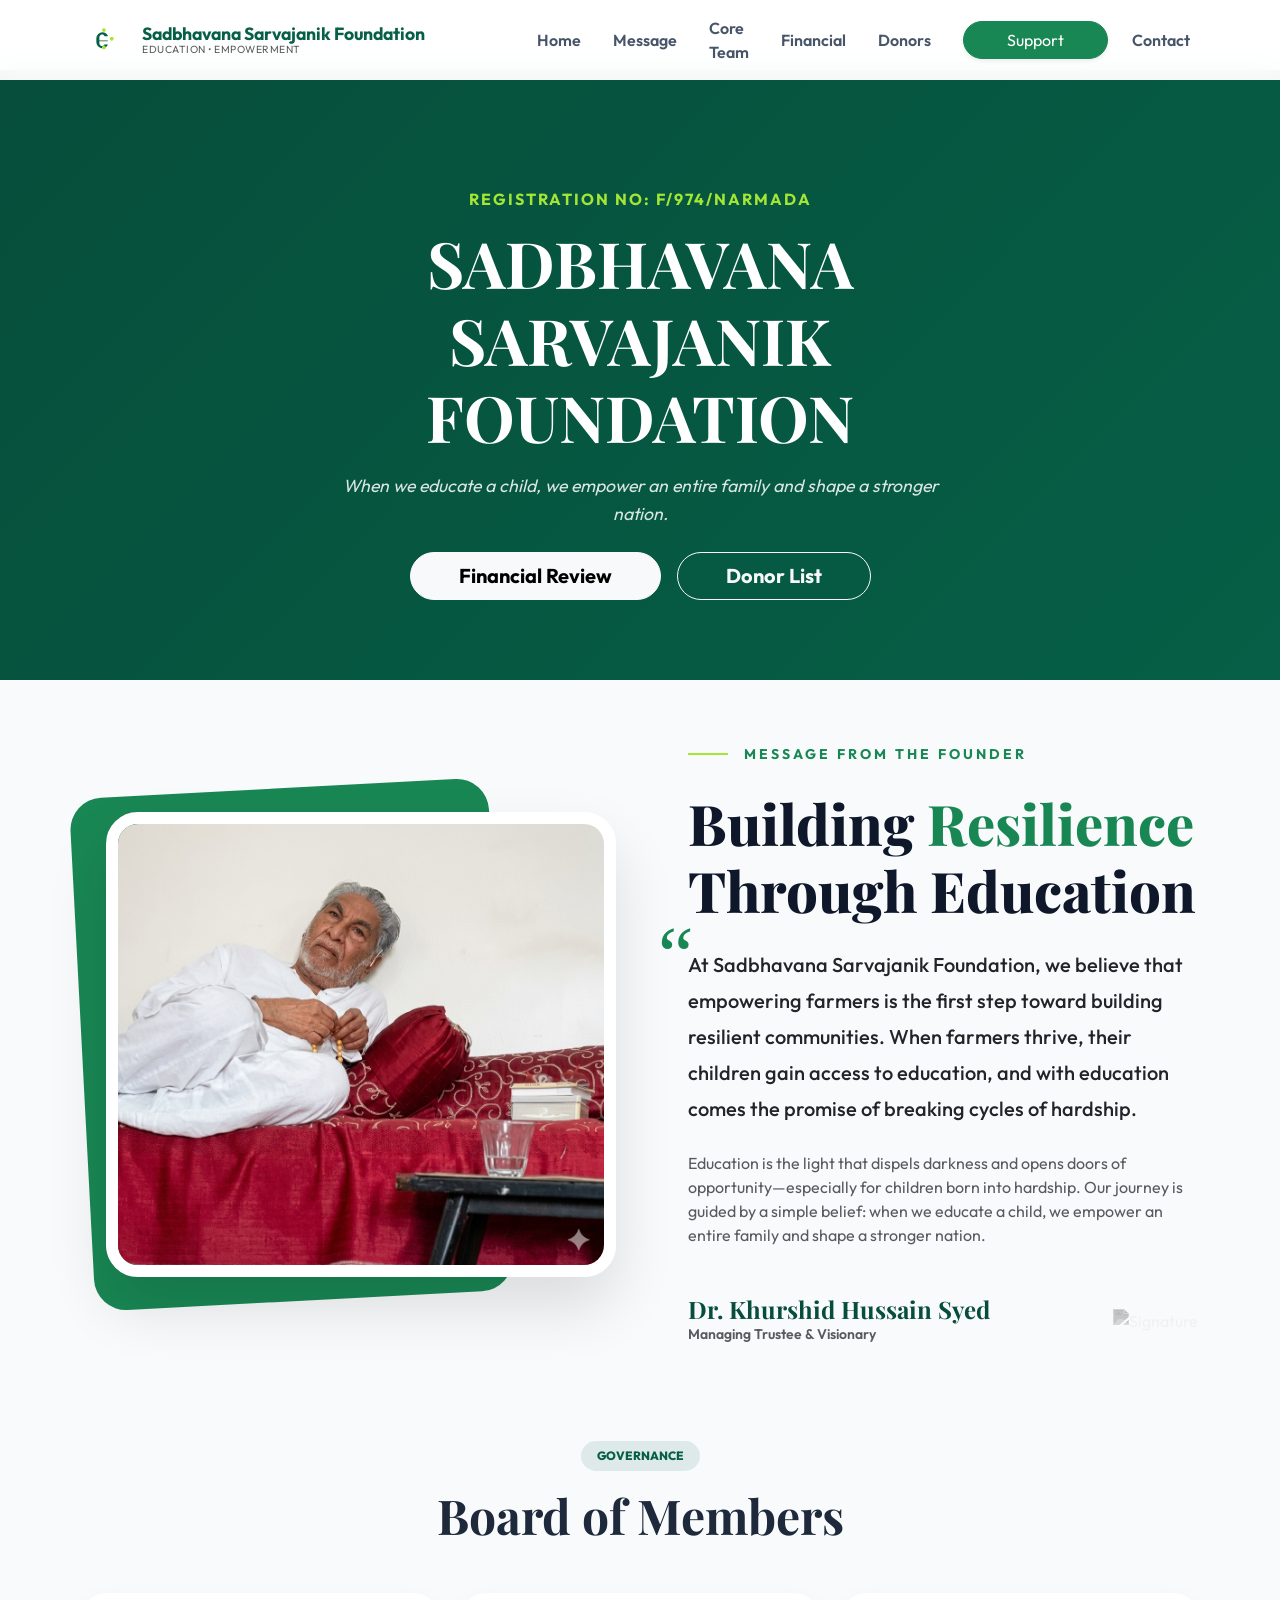
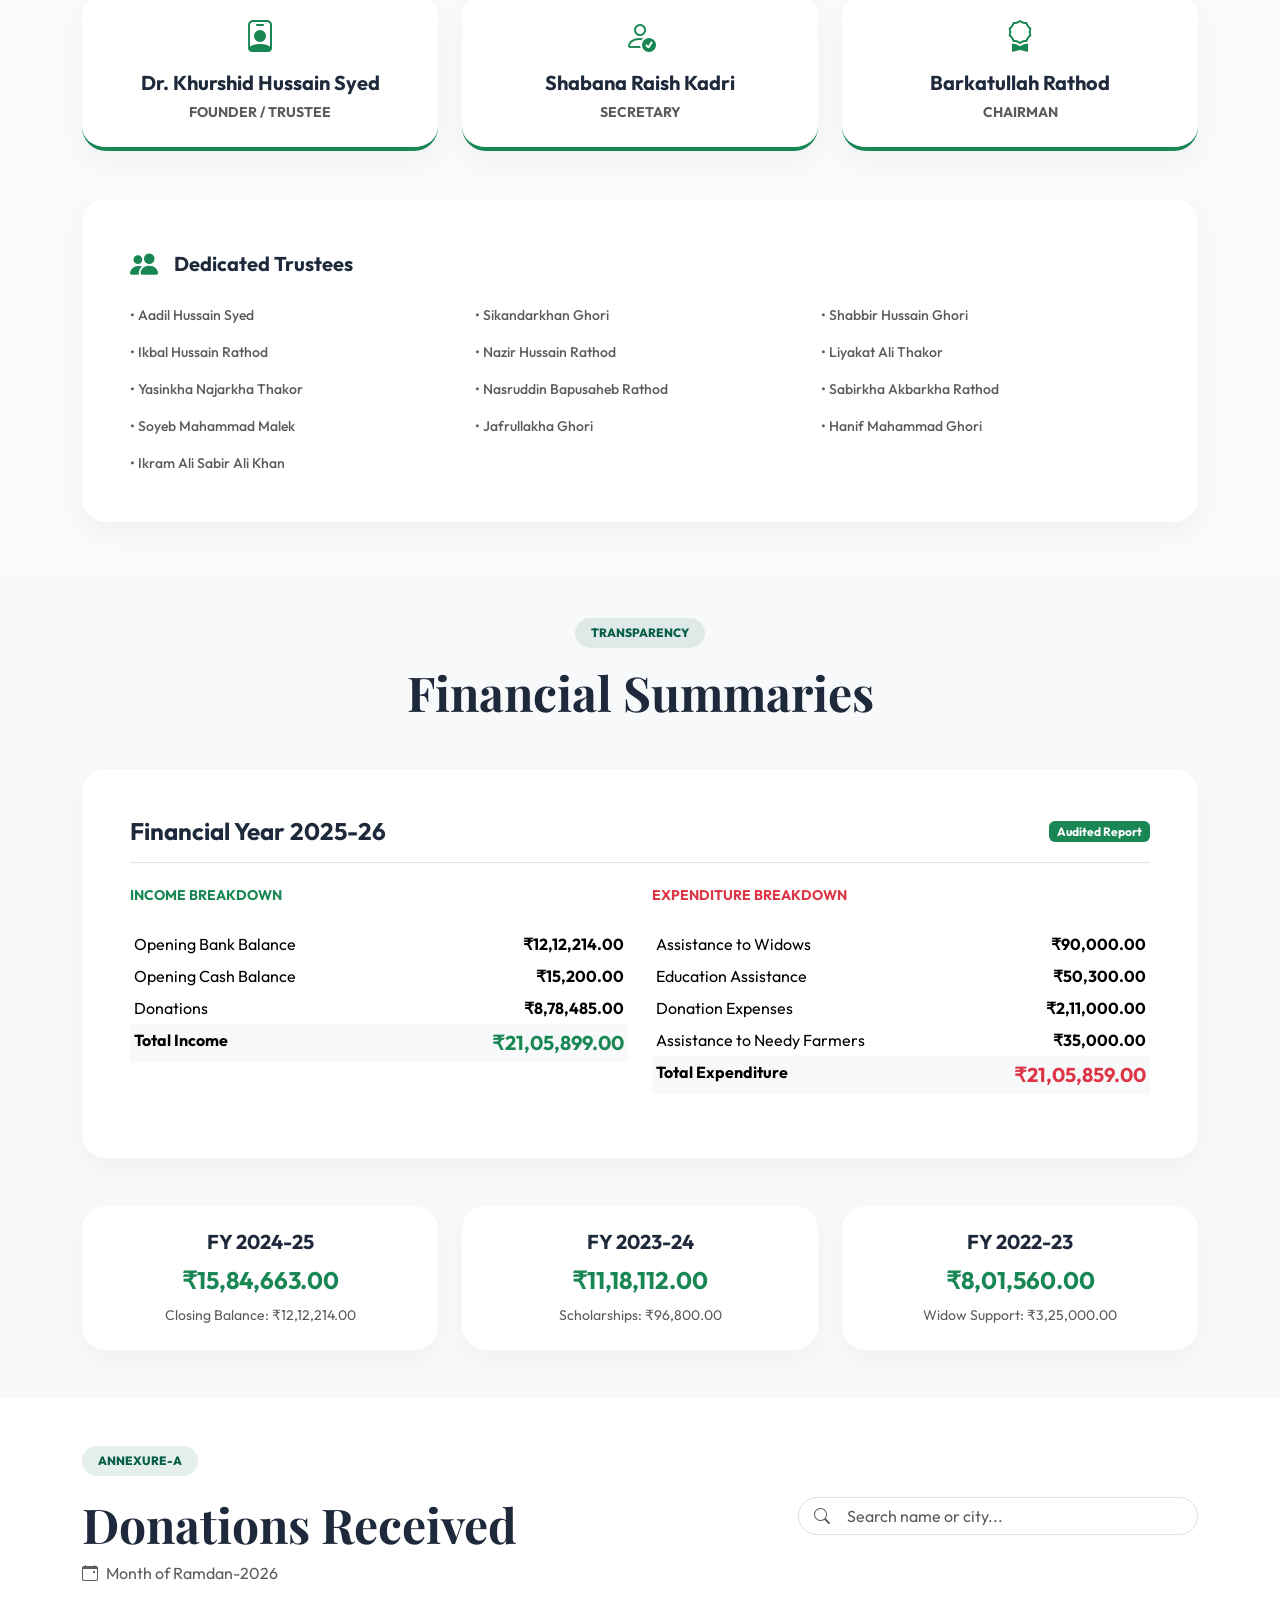
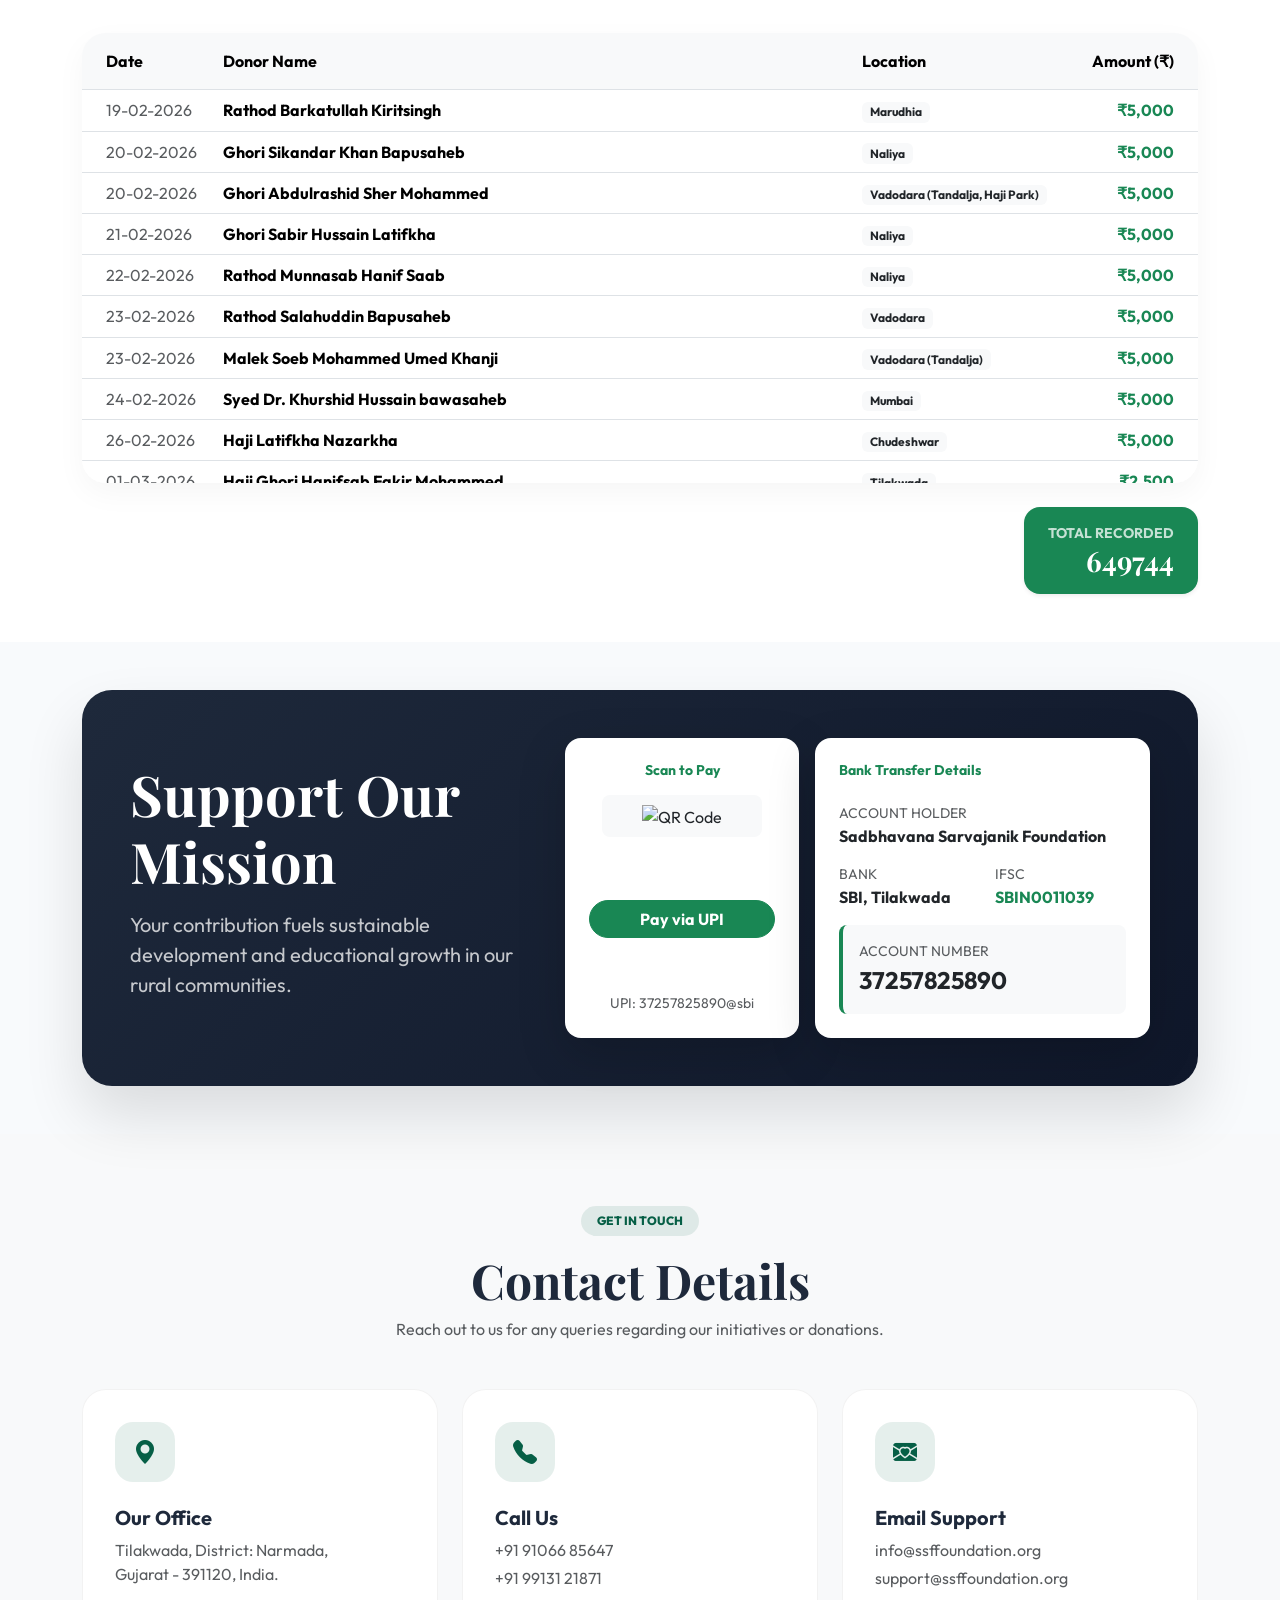
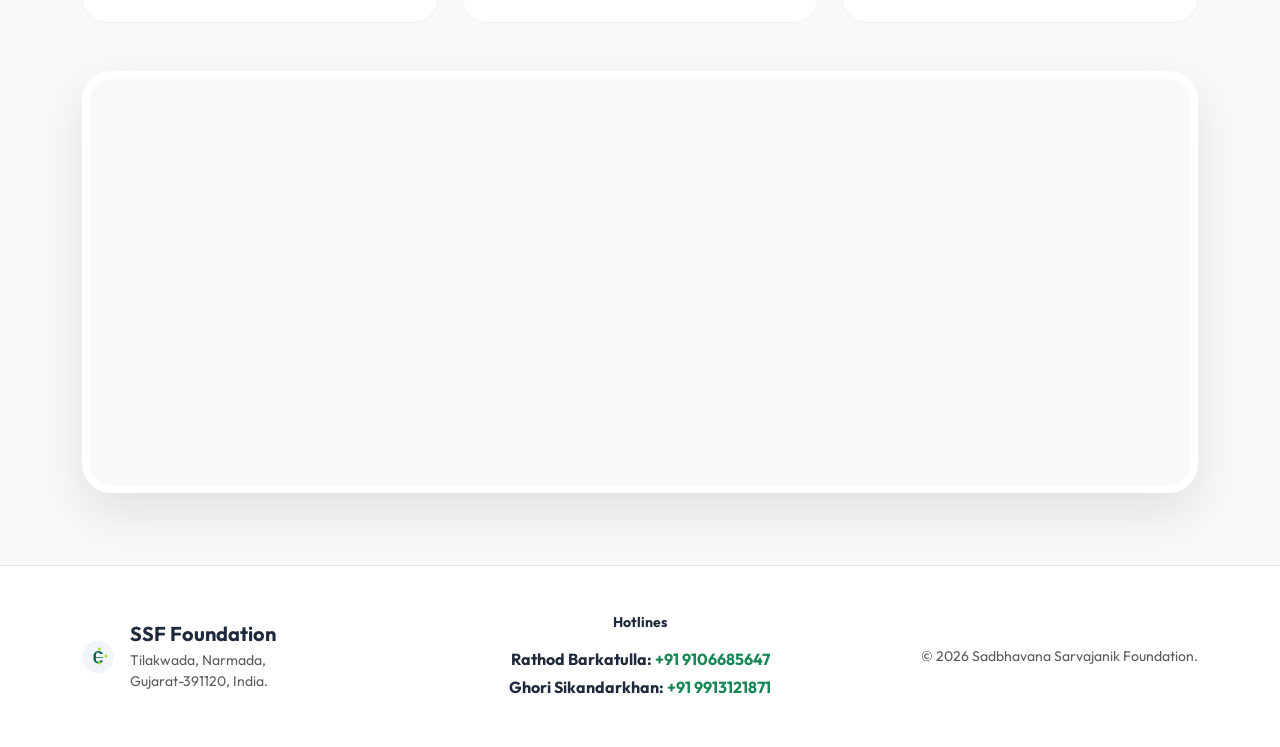
==== index.html @ b15ce307 "changes commit" ====
<!DOCTYPE html>
<html lang="en">
<head>
    <meta charset="UTF-8">
    <meta name="viewport" content="width=device-width, initial-scale=1.0">
    <title>SSF - Sadbhavana Sarvajanik Foundation</title>
    
    <link href="https://cdn.jsdelivr.net/npm/bootstrap@5.3.0/dist/css/bootstrap.min.css" rel="stylesheet">
    <link rel="stylesheet" href="https://cdn.jsdelivr.net/npm/bootstrap-icons@1.11.1/font/bootstrap-icons.css">
    <link href="https://fonts.googleapis.com/css2?family=Outfit:wght@300;400;600;800&family=Playfair+Display:ital,wght@0,700;1,700&display=swap" rel="stylesheet">
    <link href="https://unpkg.com/aos@2.3.1/dist/aos.css" rel="stylesheet">

<style>
    :root {
    --primary-emerald: #065f46;
    --accent-lime: #a3e635;
    --soft-bg: #f8fafc;
    --glass: rgba(255, 255, 255, 0.95);
}

html, body {
    overflow-x: hidden;
    width: 100%;
}

body {
    font-family: 'Outfit', sans-serif;
    background-color: var(--soft-bg);
    color: #1e293b;
    padding-top: 70px; /* FIX navbar overlap */
}

h1, h2, h3, .founder-name {
    font-family: 'Playfair Display', serif;
}

/* ================= NAVBAR ================= */
.navbar {
    background: var(--glass) !important;
    backdrop-filter: blur(12px);
    position: fixed;
    top: 0;
    width: 100%;
    z-index: 9999;
    transition: 0.3s;
}

    /* Logo Styling */
    .navbar-brand {
        display: flex;
        align-items: center;
        gap: 12px;
        transition: transform 0.2s;
    }
    .navbar-brand:hover { transform: translateY(-1px); }
    .brand-symbol { height: 32px; width: auto; }
    .brand-text {
        font-weight: 800;
        font-size: 1.25rem;
        color: var(--primary-emerald);
        line-height: 1;
        display: flex;
        flex-direction: column;
    }
    .brand-tagline {
        font-weight: 400;
        font-size: 0.65rem;
        color: #64748b;
        text-transform: uppercase;
        letter-spacing: 0.5px;
        margin-top: 2px;
    }
    
    /* Mobile Logo Fix */
    @media (max-width: 991.98px) {
        .brand-text { font-size: 1.1rem; }
        .brand-text span { display: none; } /* Show only symbol + SSF on small screens */
        .brand-text::after { content: 'SSF'; }
    }
    
    .nav-link { font-weight: 600; color: #475569 !important; }
    .nav-link:hover { color: var(--primary-emerald) !important; }

    @media (max-width: 991.98px) {
        .navbar-collapse {
            background: white;
            padding: 1.5rem;
            border-radius: 20px;
            margin-top: 10px;
            box-shadow: 0 10px 30px rgba(0,0,0,0.1);
        }
    }

    /* ================= HERO SECTION ================= */
    .hero-section {
        background: linear-gradient(135deg, #064e3b 0%, #065f46 100%);
        color: white;
        padding: 120px 0 80px;
        position: relative;
       
    }

    @media (max-width: 768px) {
        .hero-section { padding: 100px 0 60px; text-align: center; }
        .display-3 { font-size: 2.2rem; }
    }

    .hero-subtext {
    font-size: 1.1rem;
    color: rgba(255,255,255,0.85);
    max-width: 700px;
    margin: 0 auto;
    line-height: 1.6;
}

/* Mobile improvement */
@media (max-width: 768px) {
    .hero-subtext {
        font-size: 0.95rem;
        padding: 0 10px;
    }
}

    /* ================= CARDS & UI ================= */
    .card-modern {
        background: white;
        border: none;
        border-radius: 24px;
        box-shadow: 0 10px 30px rgba(0,0,0,0.04);
        transition: transform 0.3s ease;
        height: 100%;
    }

    .section-tag {
        display: inline-block;
        background: rgba(6, 95, 70, 0.1);
        color: var(--primary-emerald);
        padding: 6px 16px;
        border-radius: 50px;
        font-weight: 800;
        font-size: 0.75rem;
        text-transform: uppercase;
        margin-bottom: 1rem;
    }

    /* ================= TABLES (MOBILE FIX) ================= */
    .table-responsive {
        max-height: 450px;
        overflow-y: auto;
        -webkit-overflow-scrolling: touch;
        border-radius: 15px;
    }

    #donorTable thead th {
        position: sticky;
        top: 0;
        background: #f8f9fa;
        z-index: 10;
    }

    /* ================= BANK DETAILS ================= */
    .bank-details {
        background: linear-gradient(135deg, #1e293b 0%, #0f172a 100%);
        color: white;
        border-radius: 30px;
    }
   /* Premium Typography & Effects */
    .tracking-widest { letter-spacing: 3px; }
    .fw-extrabold { font-weight: 800; }
    .x-small { font-size: 0.65rem; }
    
    .founder-frame {
        perspective: 1000px;
    }
    
    .shadow-xl {
        box-shadow: 0 30px 60px rgba(0,0,0,0.12) !important;
    }

    @media (max-width: 991px) {
        .ps-lg-5 { padding-left: 0 !important; }
        .display-4 { font-size: 2.2rem !important; }
        .founder-frame { padding: 0; }
    }
    /* ================= CONTACT SECTION ================= */
    .contact-info-card {
        background: white;
        border-radius: 24px;
        padding: 2rem;
        height: 100%;
        border: 1px solid rgba(0,0,0,0.05);
        transition: all 0.3s ease;
    }

    .contact-info-card:hover {
        box-shadow: 0 15px 40px rgba(6, 95, 70, 0.08);
        transform: translateY(-5px);
    }

    .icon-box {
        width: 60px;
        height: 60px;
        background: rgba(6, 95, 70, 0.1);
        color: var(--primary-emerald);
        border-radius: 18px;
        display: flex;
        align-items: center;
        justify-content: center;
        font-size: 1.5rem;
        margin-bottom: 1.5rem;
    }

    .contact-link {
        text-decoration: none;
        color: inherit;
        transition: color 0.2s;
    }

    .contact-link:hover {
        color: var(--primary-emerald);
    }

    .map-container {
        border-radius: 30px;
        overflow: hidden;
        box-shadow: 0 20px 50px rgba(0,0,0,0.1);
        border: 8px solid white;
    }
</style>
</head>
<body data-bs-spy="scroll" data-bs-target="#mainNav">

<nav id="mainNav" class="navbar navbar-expand-lg sticky-top py-2">
    <div class="container">
        <a class="navbar-brand d-flex align-items-center" href="#home">
            <svg class="brand-symbol me-2" style="width: 40px; height: 40px;" viewBox="0 0 100 100" fill="none" xmlns="http://www.w3.org/2000/svg">
                <circle cx="50" cy="50" r="50" fill="white" fill-opacity="0.9"/>
                <path d="M43.23 68.1C47.85 71.02 53.68 71.32 58.5 68.86C61.34 67.4 63.4 65.03 64.67 62.13C64.91 61.59 64.53 60.98 63.95 60.98H56.51C56.24 60.98 56.02 61.16 55.93 61.41C55.43 62.72 54.49 63.79 53.22 64.45C51.13 65.51 48.61 65.38 46.61 64.12C44.61 62.86 43.43 60.67 43.43 58.33V53.22H63.89C64.5 53.22 65 52.72 65 52.11C65 51.5 64.5 51 63.89 51H43.43V43.1C43.43 40.76 44.61 38.57 46.61 37.31C48.61 36.05 51.13 35.92 53.22 36.98C54.49 37.64 55.43 38.71 55.93 40.02C56.02 40.27 56.24 40.45 56.51 40.45H63.95C64.53 40.45 64.91 39.84 64.67 39.3C63.4 36.4 61.34 34.03 58.5 32.57C53.68 30.11 47.85 30.41 43.23 33.33C38.61 36.25 35.88 41.25 35.88 46.51V54.91C35.88 60.18 38.61 65.18 43.23 68.1Z" fill="#065F46"/>
                <path d="M54.71 20.35C52.13 20.35 50 22.48 50 25.06C50 27.64 52.13 29.77 54.71 29.77C57.29 29.77 59.42 27.64 59.42 25.06C59.42 22.48 57.29 20.35 54.71 20.35Z" fill="#A3E635"/>
                <path d="M74.39 42.17C71.81 42.17 69.68 44.3 69.68 46.88C69.68 49.46 71.81 51.59 74.39 51.59C76.97 51.59 79.1 49.46 79.1 46.88C79.1 44.3 76.97 42.17 74.39 42.17Z" fill="#A3E635"/>
                <path d="M54.71 63.98C52.13 63.98 50 66.11 50 68.69C50 71.27 52.13 73.4 54.71 73.4C57.29 73.4 59.42 71.27 59.42 68.69C59.42 66.11 57.29 63.98 54.71 63.98Z" fill="#A3E635"/>
            </svg>
            <div class="brand-text d-flex flex-column">
                <span class="fw-bold lh-1" style="font-size: 1.1rem; color: #065F46;">Sadbhavana Sarvajanik Foundation</span>
                <span class="brand-tagline small text-muted">Education • Empowerment</span>
            </div>
        </a>
        <button class="navbar-toggler border-0" type="button" data-bs-toggle="collapse" data-bs-target="#navbarNav">
            <span class="navbar-toggler-icon"></span>
        </button>
        <div class="collapse navbar-collapse" id="navbarNav">
            <ul class="navbar-nav ms-auto gap-lg-3 align-items-center">
                <li class="nav-item"><a class="nav-link fw-semibold" href="#home">Home</a></li>
                <li class="nav-item"><a class="nav-link fw-semibold" href="#message">Message</a></li>
                <li class="nav-item"><a class="nav-link fw-semibold" href="#team">Core Team</a></li>
                <li class="nav-item"><a class="nav-link fw-semibold" href="#financials">Financial</a></li>
                <li class="nav-item"><a class="nav-link fw-semibold" href="#donors">Donors</a></li>
                <li class="nav-item ms-lg-2 mt-3 mt-lg-0 w-100 w-lg-auto">
                    <a class="btn btn-success rounded-pill px-4 w-100 shadow-sm" href="#support">Support</a>
                </li>
                <li class="nav-item"><a class="nav-link fw-semibold" href="#contact">Contact</a></li>
            </ul>
        </div>
    </div>
</nav>

<header id="home" class="hero-section">
    <div class="container">
        <div class="row align-items-center">
            <div class="col-lg-8 mx-auto text-center" data-aos="fade-up">
                <h6 class="text-uppercase fw-bold mb-3" style="color: var(--accent-lime); letter-spacing: 2px;">Registration No: F/974/NARMADA</h6>
                <h1 class="display-3 fw-bolder mb-3">SADBHAVANA SARVAJANIK FOUNDATION</h1>
                <p class="hero-subtext mb-4 px-2 px-md-5 fst-italic">When we educate a child, we empower an entire family and shape a stronger nation.</p>
                <div class="d-flex flex-wrap gap-3 justify-content-center">
                    <a href="#financials" class="btn btn-light btn-lg rounded-pill px-4 px-md-5 fw-bold">Financial Review</a>
                    <a href="#donors" class="btn btn-outline-light btn-lg rounded-pill px-4 px-md-5 fw-bold">Donor List</a>
                </div>
            </div>
        </div>
    </div>
</header>

<section id="message" class="py-5 mt-3 overflow-hidden">
    <div class="container">
        <div class="row g-0 align-items-center">
            
            <div class="col-lg-6 position-relative" data-aos="zoom-in-right">
                <div class="position-absolute top-0 start-0 w-75 h-100 bg-success opacity-10 rounded-5" style="transform: rotate(-3deg); z-index: -1;"></div>
                
                <div class="founder-frame p-4">
                    <div class="position-relative">
                        <img src="assets/images/bava2.png" alt="Founder" class="img-fluid rounded-5 shadow-xl w-100" 
                             style="max-height: 550px; object-fit: cover; border: 12px solid white;">
                        
                        <!-- <div class="position-absolute top-0 end-0 m-n3 bg-accent-lime p-3 rounded-circle shadow-lg text-center d-flex flex-column justify-content-center" 
                             style="width: 100px; height: 100px; background: #a3e635; transform: translate(20px, -20px);">
                            <span class="fw-extrabold h4 mb-0 text-success">25+</span>
                            <span class="x-small fw-bold text-dark text-uppercase" style="font-size: 10px;">Years Exp.</span>
                        </div> -->
                    </div>
                </div>
            </div>

            <div class="col-lg-6 mt-5 mt-lg-0" data-aos="fade-left">
                <div class="ps-lg-5">
                    <div class="d-flex align-items-center gap-3 mb-4">
                        <div style="width: 40px; height: 2px; background: var(--accent-lime);"></div>
                        <span class="text-success fw-bold text-uppercase small tracking-widest">Message from the Founder</span>
                    </div>

                    <h2 class="display-4 fw-extrabold mb-4" style="color: #0f172a;">Building <span class="text-success">Resilience</span> Through Education</h2>
                    
                    <div class="message-content position-relative">
                        <span class="display-1 text-success opacity-10 position-absolute top-0 start-0" style="transform: translate(-30px, -40px); font-family: serif;">“</span>
                        
                        <p class="lead text-dark fw-medium mb-4" style="line-height: 1.8;">
                            At Sadbhavana Sarvajanik Foundation, we believe that empowering farmers is the first step toward building resilient communities. When farmers thrive, their children gain access to education, and with education comes the promise of breaking cycles of hardship.
                        </p>
                        
                        <p class="text-muted mb-5">
                            Education is the light that dispels darkness and opens doors of opportunity—especially for children born into hardship. Our journey is guided by a simple belief: when we educate a child, we empower an entire family and shape a stronger nation.
                        </p>
                    </div>

                    <div class="founder-signature d-flex align-items-center gap-4">
                        <div class="signature-line">
                            <h4 class="founder-name fw-bold mb-0" style="color: #064e3b;">Dr. Khurshid Hussain Syed</h4>
                            <p class="text-muted small mb-0 fw-semibold">Managing Trustee & Visionary</p>
                        </div>
                        <div class="ms-auto">
                            <img src="https://upload.wikimedia.org/wikipedia/commons/3/3a/Jon_Kirsch_Signature.png" 
                                 alt="Signature" class="opacity-25" style="height: 50px; filter: grayscale(1) invert(1);">
                        </div>
                    </div>
                </div>
            </div>

        </div>
    </div>
</section>

<section id="team" class="py-5">
    <div class="container">
        <div class="text-center mb-5" data-aos="fade-up">
            <span class="section-tag">Governance</span>
            <h2 class="display-5 fw-bold">Board of Members</h2>
        </div>
        <div class="row g-4">
            <div class="col-md-4">
                <div class="card-modern p-4 text-center border-bottom border-success border-4">
                    <div class="h2 text-success mb-3"><i class="bi bi-person-badge"></i></div>
                    <h5 class="fw-bold mb-1">Dr. Khurshid Hussain Syed</h5>
                    <small class="text-uppercase text-muted fw-bold">Founder / Trustee</small>
                </div>
            </div>
            <div class="col-md-4">
                <div class="card-modern p-4 text-center border-bottom border-success border-4">
                    <div class="h2 text-success mb-3"><i class="bi bi-person-check"></i></div>
                    <h5 class="fw-bold mb-1">Shabana Raish Kadri</h5>
                    <small class="text-uppercase text-muted fw-bold">Secretary</small>
                </div>
            </div>
            <div class="col-md-4">
                <div class="card-modern p-4 text-center border-bottom border-success border-4">
                    <div class="h2 text-success mb-3"><i class="bi bi-award"></i></div>
                    <h5 class="fw-bold mb-1">Barkatullah Rathod</h5>
                    <small class="text-uppercase text-muted fw-bold">Chairman</small>
                </div>
            </div>
        </div>

        <div class="mt-5 p-4 p-md-5 bg-white card-modern" data-aos="fade-up">
            <h5 class="fw-bold mb-4 d-flex align-items-center"><i class="bi bi-people-fill me-3 text-success fs-3"></i>Dedicated Trustees</h5>
            <div class="row g-3">
                <div class="col-md-4 col-6 small fw-medium text-muted">• Aadil Hussain Syed</div>
                <div class="col-md-4 col-6 small fw-medium text-muted">• Sikandarkhan Ghori</div>
                <div class="col-md-4 col-6 small fw-medium text-muted">• Shabbir Hussain Ghori</div>
                <div class="col-md-4 col-6 small fw-medium text-muted">• Ikbal Hussain Rathod</div>
                <div class="col-md-4 col-6 small fw-medium text-muted">• Nazir Hussain Rathod</div>
                <div class="col-md-4 col-6 small fw-medium text-muted">• Liyakat Ali Thakor</div>
                <div class="col-md-4 col-6 small fw-medium text-muted">• Yasinkha Najarkha Thakor</div>
                <div class="col-md-4 col-6 small fw-medium text-muted">• Nasruddin Bapusaheb Rathod</div>
                <div class="col-md-4 col-6 small fw-medium text-muted">• Sabirkha Akbarkha Rathod</div>
                <div class="col-md-4 col-6 small fw-medium text-muted">• Soyeb Mahammad Malek</div>
                <div class="col-md-4 col-6 small fw-medium text-muted">• Jafrullakha Ghori</div>
                <div class="col-md-4 col-6 small fw-medium text-muted">• Hanif Mahammad Ghori</div>
                <div class="col-md-4 col-6 small fw-medium text-muted">• Ikram Ali Sabir Ali Khan</div>
            </div>
        </div>
    </div>
</section>

<section id="financials" class="py-5 bg-light">
    <div class="container">
        <div class="text-center mb-5">
            <span class="section-tag">Transparency</span>
            <h2 class="display-5 fw-bold">Financial Summaries</h2>
        </div>

        <div class="card-modern p-4 p-lg-5 mb-5" data-aos="fade-up">
            <div class="d-flex flex-column flex-md-row justify-content-between align-items-start align-items-md-center mb-4 border-bottom pb-3 gap-2">
                <h4 class="fw-bold mb-0">Financial Year 2025-26</h4>
                <span class="badge bg-success text-white">Audited Report</span>
            </div>
            <div class="row g-4">
                <div class="col-lg-6">
                    <h6 class="text-success fw-bold text-uppercase small mb-4">Income Breakdown</h6>
                    <div class="table-responsive">
                        <table class="table table-borderless table-sm">
                            <tr class="border-bottom-subtle"><td>Opening Bank Balance</td><td class="text-end fw-bold">₹12,12,214.00</td></tr>
                            <tr class="border-bottom-subtle"><td>Opening Cash Balance</td><td class="text-end fw-bold">₹15,200.00</td></tr>
                            <tr class="border-bottom-subtle"><td>Donations</td><td class="text-end fw-bold">₹8,78,485.00</td></tr>
                            <tr class="table-light"><td><strong>Total Income</strong></td><td class="text-end text-success fs-5"><strong>₹21,05,899.00</strong></td></tr>
                        </table>
                    </div>
                </div>
                <div class="col-lg-6">
                    <h6 class="text-danger fw-bold text-uppercase small mb-4">Expenditure Breakdown</h6>
                    <div class="table-responsive">
                        <table class="table table-borderless table-sm">
                            <tr class="border-bottom-subtle"><td>Assistance to Widows</td><td class="text-end fw-bold">₹90,000.00</td></tr>
                            <tr class="border-bottom-subtle"><td>Education Assistance</td><td class="text-end fw-bold">₹50,300.00</td></tr>
                            <tr class="border-bottom-subtle"><td>Donation Expenses</td><td class="text-end fw-bold">₹2,11,000.00</td></tr>
                            <tr class="border-bottom-subtle"><td>Assistance to Needy Farmers</td><td class="text-end fw-bold">₹35,000.00</td></tr>
                            <tr class="table-light"><td><strong>Total Expenditure</strong></td><td class="text-end text-danger fs-5"><strong>₹21,05,859.00</strong></td></tr>
                        </table>
                    </div>
                </div>
            </div>
        </div>

        <div class="row g-4" data-aos="fade-up">
            <div class="col-md-4">
                <div class="card-modern p-4 text-center">
                    <h5 class="fw-bold">FY 2024-25</h5>
                    <p class="fs-4 fw-bold text-success mb-1">₹15,84,663.00</p>
                    <small class="text-muted">Closing Balance: ₹12,12,214.00</small>
                </div>
            </div>
            <div class="col-md-4">
                <div class="card-modern p-4 text-center">
                    <h5 class="fw-bold">FY 2023-24</h5>
                    <p class="fs-4 fw-bold text-success mb-1">₹11,18,112.00</p>
                    <small class="text-muted">Scholarships: ₹96,800.00</small>
                </div>
            </div>
            <div class="col-md-4">
                <div class="card-modern p-4 text-center">
                    <h5 class="fw-bold">FY 2022-23</h5>
                    <p class="fs-4 fw-bold text-success mb-1">₹8,01,560.00</p>
                    <small class="text-muted">Widow Support: ₹3,25,000.00</small>
                </div>
            </div>
        </div>
    </div>
</section>

<section id="donors" class="py-5 bg-white">
    <div class="container">
        <div class="d-flex flex-column flex-md-row justify-content-between align-items-md-center mb-5 gap-4">
            <div>
                <span class="section-tag">Annexure-A</span>
                <h2 class="display-5 fw-bold mt-1">Donations Received</h2>
                <p class="text-muted mb-0"><i class="bi bi-calendar-event me-2"></i>Month of Ramdan-2026</p>
            </div>
            <div class="position-relative w-100" style="max-width: 400px;">
                <i class="bi bi-search position-absolute top-50 start-0 translate-middle-y ms-3 text-muted"></i>
                <input type="text" id="donorSearch" class="form-control rounded-pill ps-5 pe-4" placeholder="Search name or city...">
            </div>
        </div>

        <div class="card-modern overflow-hidden">
            <div class="table-responsive">
                <table class="table table-hover align-middle mb-0" id="donorTable">
                    <thead>
                        <tr>
                            <th class="ps-4 py-3">Date</th>
                            <th class="py-3">Donor Name</th>
                            <th class="py-3">Location</th>
                            <th class="text-end pe-4 py-3">Amount (₹)</th>
                        </tr>
                    </thead>
                    <tbody id="donorBody"></tbody>
                </table>
            </div>
        </div>
        <div class="mt-4 text-end">
            <div class="d-inline-block bg-success text-white p-3 rounded-4 px-4 shadow-sm">
                <small class="text-uppercase fw-bold d-block opacity-75">Total Recorded</small>
                <h3 id="total_don" class="fw-bold mb-0"></h3>
            </div>
        </div>
    </div>
</section>

<section id="support" class="py-5">
    <div class="container">
        <div class="bank-details p-4 p-lg-5 shadow-xl" data-aos="zoom-in">
            <div class="row align-items-center g-4">
                <div class="col-lg-5">
                    <h2 class="display-4 fw-bold mb-3 text-white">Support Our Mission</h2>
                    <p class="opacity-75 fs-5 text-white">Your contribution fuels sustainable development and educational growth in our rural communities.</p>
                </div>
                <div class="col-lg-7">
                    <div class="row g-3">
                        <div class="col-md-5">
                            <div class="p-4 rounded-4 bg-white text-dark text-center h-100 d-flex flex-column justify-content-between shadow-lg">
                                <div>
                                    <h6 class="text-success fw-bold small mb-3">Scan to Pay</h6>
                                    <div class="bg-light p-2 rounded-3 mb-3 mx-auto" style="width: 160px;">
                                        <img src="https://api.qrserver.com/v1/create-qr-code/?size=150x150&data=upi://pay?pa=37257825890@sbi&pn=Sadbhavana%20Sarvajanik%20Foundation&cu=INR" class="img-fluid" alt="QR Code">
                                    </div>
                                </div>
                                <a href="upi://pay?pa=37257825890@sbi&pn=Sadbhavana%20Sarvajanik%20Foundation&cu=INR" class="btn btn-success rounded-pill fw-bold w-100">Pay via UPI</a>
                                <small class="mt-2 text-muted">UPI: 37257825890@sbi</small>
                            </div>
                        </div>
                        <div class="col-md-7">
                            <div class="p-4 rounded-4 bg-white text-dark h-100 shadow-lg">
                                <h6 class="text-success fw-bold small mb-4">Bank Transfer Details</h6>
                                <div class="mb-3">
                                    <label class="text-muted small d-block">ACCOUNT HOLDER</label>
                                    <span class="fw-bold">Sadbhavana Sarvajanik Foundation</span>
                                </div>
                                <div class="row mb-3">
                                    <div class="col-6">
                                        <label class="text-muted small d-block">BANK</label>
                                        <span class="fw-bold">SBI, Tilakwada</span>
                                    </div>
                                    <div class="col-6">
                                        <label class="text-muted small d-block">IFSC</label>
                                        <span class="fw-bold text-success">SBIN0011039</span>
                                    </div>
                                </div>
                                <div class="p-3 bg-light rounded-3 border-start border-4 border-success">
                                    <label class="text-muted small d-block">ACCOUNT NUMBER</label>
                                    <span class="fs-4 fw-bolder">37257825890</span>
                                </div>
                            </div>
                        </div>
                    </div>
                </div>
            </div>
        </div>
    </div>
</section>
<section id="contact" class="py-5 bg-light">
    <div class="container py-4">
        <div class="text-center mb-5" data-aos="fade-up">
            <span class="section-tag">Get in Touch</span>
            <h2 class="display-5 fw-bold">Contact Details</h2>
            <p class="text-muted">Reach out to us for any queries regarding our initiatives or donations.</p>
        </div>

        <div class="row g-4 mb-5">
            <div class="col-md-4" data-aos="fade-up" data-aos-delay="100">
                <div class="contact-info-card">
                    <div class="icon-box">
                        <i class="bi bi-geo-alt-fill"></i>
                    </div>
                    <h5 class="fw-bold">Our Office</h5>
                    <p class="text-muted mb-0">Tilakwada, District: Narmada,<br>Gujarat - 391120, India.</p>
                </div>
            </div>

            <div class="col-md-4" data-aos="fade-up" data-aos-delay="200">
                <div class="contact-info-card">
                    <div class="icon-box">
                        <i class="bi bi-telephone-fill"></i>
                    </div>
                    <h5 class="fw-bold">Call Us</h5>
                    <p class="text-muted mb-1">
                        <a href="tel:+919106685647" class="contact-link">+91 91066 85647</a>
                    </p>
                    <p class="text-muted mb-0">
                        <a href="tel:+919913121871" class="contact-link">+91 99131 21871</a>
                    </p>
                </div>
            </div>

            <div class="col-md-4" data-aos="fade-up" data-aos-delay="300">
                <div class="contact-info-card">
                    <div class="icon-box">
                        <i class="bi bi-envelope-heart-fill"></i>
                    </div>
                    <h5 class="fw-bold">Email Support</h5>
                    <p class="text-muted mb-1">
                        <a href="mailto:info@ssffoundation.org" class="contact-link">info@ssffoundation.org</a>
                    </p>
                    <p class="text-muted mb-0">
                        <a href="mailto:support@ssffoundation.org" class="contact-link">support@ssffoundation.org</a>
                    </p>
                </div>
            </div>
        </div>

        <div class="row" data-aos="zoom-in">
            <div class="col-12">
                <div class="map-container">
                    <iframe 
                        src="https://www.google.com/maps/embed?pb=!1m18!1m12!1m3!1d14781.996162231575!2d73.6148383!3d21.921356!2m3!1f0!2f0!3f0!3m2!1i1024!2i768!4f13.1!3m3!1m2!1s0x395fc04318c39387%3A0xc397262f30554109!2sTilakwada%2C%20Gujarat!5e0!3m2!1sen!2sin!4v1715000000000!5m2!1sen!2sin" 
                        width="100%" height="400" style="border:0;" allowfullscreen="" loading="lazy">
                    </iframe>
                </div>
            </div>
        </div>
    </div>
</section>
<footer class="py-5 bg-white border-top">
    <div class="container text-center text-lg-start">
        <div class="row g-4 align-items-center">
            <div class="col-lg-4 d-flex justify-content-center justify-content-lg-start align-items-center gap-3">
                <svg class="brand-symbol" viewBox="0 0 100 100" fill="none" xmlns="http://www.w3.org/2000/svg">
                    <circle cx="50" cy="50" r="50" fill="#f1f5f9"/>
                    <path d="M43.23 68.1C47.85 71.02 53.68 71.32 58.5 68.86C61.34 67.4 63.4 65.03 64.67 62.13C64.91 61.59 64.53 60.98 63.95 60.98H56.51C56.24 60.98 56.02 61.16 55.93 61.41C55.43 62.72 54.49 63.79 53.22 64.45C51.13 65.51 48.61 65.38 46.61 64.12C44.61 62.86 43.43 60.67 43.43 58.33V53.22H63.89C64.5 53.22 65 52.72 65 52.11C65 51.5 64.5 51 63.89 51H43.43V43.1C43.43 40.76 44.61 38.57 46.61 37.31C48.61 36.05 51.13 35.92 53.22 36.98C54.49 37.64 55.43 38.71 55.93 40.02C56.02 40.27 56.24 40.45 56.51 40.45H63.95C64.53 40.45 64.91 39.84 64.67 39.3C63.4 36.4 61.34 34.03 58.5 32.57C53.68 30.11 47.85 30.41 43.23 33.33C38.61 36.25 35.88 41.25 35.88 46.51V54.91C35.88 60.18 38.61 65.18 43.23 68.1Z" fill="#065F46"/>
                    <path d="M54.71 20.35C52.13 20.35 50 22.48 50 25.06C50 27.64 52.13 29.77 54.71 29.77C57.29 29.77 59.42 27.64 59.42 25.06C59.42 22.48 57.29 20.35 54.71 20.35Z" fill="#A3E635"/>
                    <path d="M74.39 42.17C71.81 42.17 69.68 44.3 69.68 46.88C69.68 49.46 71.81 51.59 74.39 51.59C76.97 51.59 79.1 49.46 79.1 46.88C79.1 44.3 76.97 42.17 74.39 42.17Z" fill="#A3E635"/>
                    <path d="M54.71 63.98C52.13 63.98 50 66.11 50 68.69C50 71.27 52.13 73.4 54.71 73.4C57.29 73.4 59.42 71.27 59.42 68.69C59.42 66.11 57.29 63.98 54.71 63.98Z" fill="#A3E635"/>
                </svg>
                <div class="text-start">
                    <h5 class="fw-bold text-emerald mb-1">SSF Foundation</h5>
                    <p class="text-muted small mb-0">Tilakwada, Narmada,<br>Gujarat-391120, India.</p>
                </div>
            </div>
            <div class="col-lg-4 text-center border-lg-start border-lg-end">
                <h6 class="fw-bold small mb-3">Hotlines</h6>
                <p class="mb-1 fw-bold">Rathod Barkatulla: <span class="text-success">+91 9106685647</span></p>
                <p class="mb-0 fw-bold">Ghori Sikandarkhan: <span class="text-success">+91 9913121871</span></p>
            </div>
            <div class="col-lg-4 text-lg-end">
                <p class="small text-muted mb-0">© 2026 Sadbhavana Sarvajanik Foundation.</p>
            </div>
        </div>
    </div>
</footer>

<script src="https://cdn.jsdelivr.net/npm/bootstrap@5.3.0/dist/js/bootstrap.bundle.min.js"></script>
<script src="https://unpkg.com/aos@2.3.1/dist/aos.js"></script>
<script>
    AOS.init({ duration: 1000, once: true });
    
   // Smooth scroll for nav links and auto-close mobile menu
    const navLinks = document.querySelectorAll('.nav-link');
    const menuToggle = document.getElementById('navbarNav');
    const bsCollapse = new bootstrap.Collapse(menuToggle, {toggle:false});
    navLinks.forEach((l) => {
        l.addEventListener('click', () => { if(window.innerWidth < 992) { bsCollapse.hide(); } });
    });

    // Add scrolled class to body for potential nav effects
    window.addEventListener('scroll', () => {
        if (window.scrollY > 50) {
            document.body.classList.add('scrolled');
        } else {
            document.body.classList.remove('scrolled');
        }
    });
</script>
<script src="doner.js"></script>
</body>
</html>
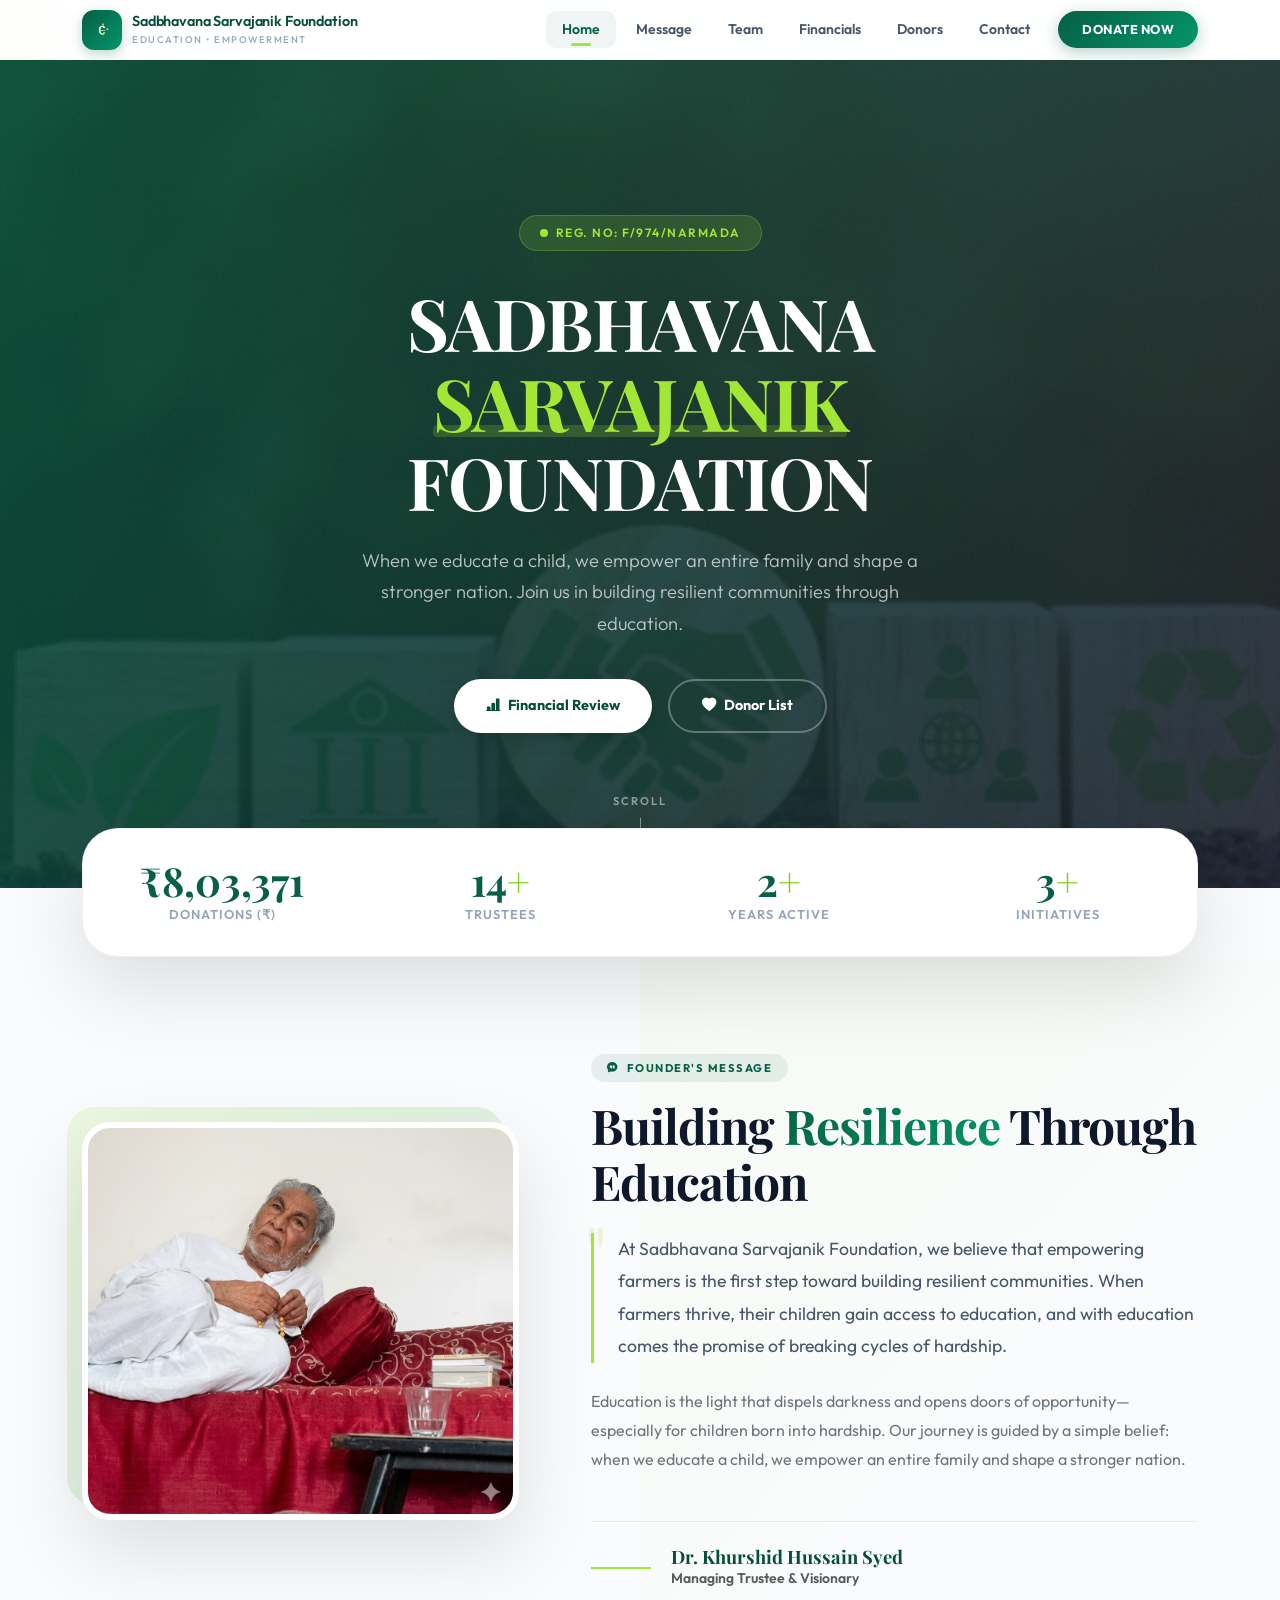
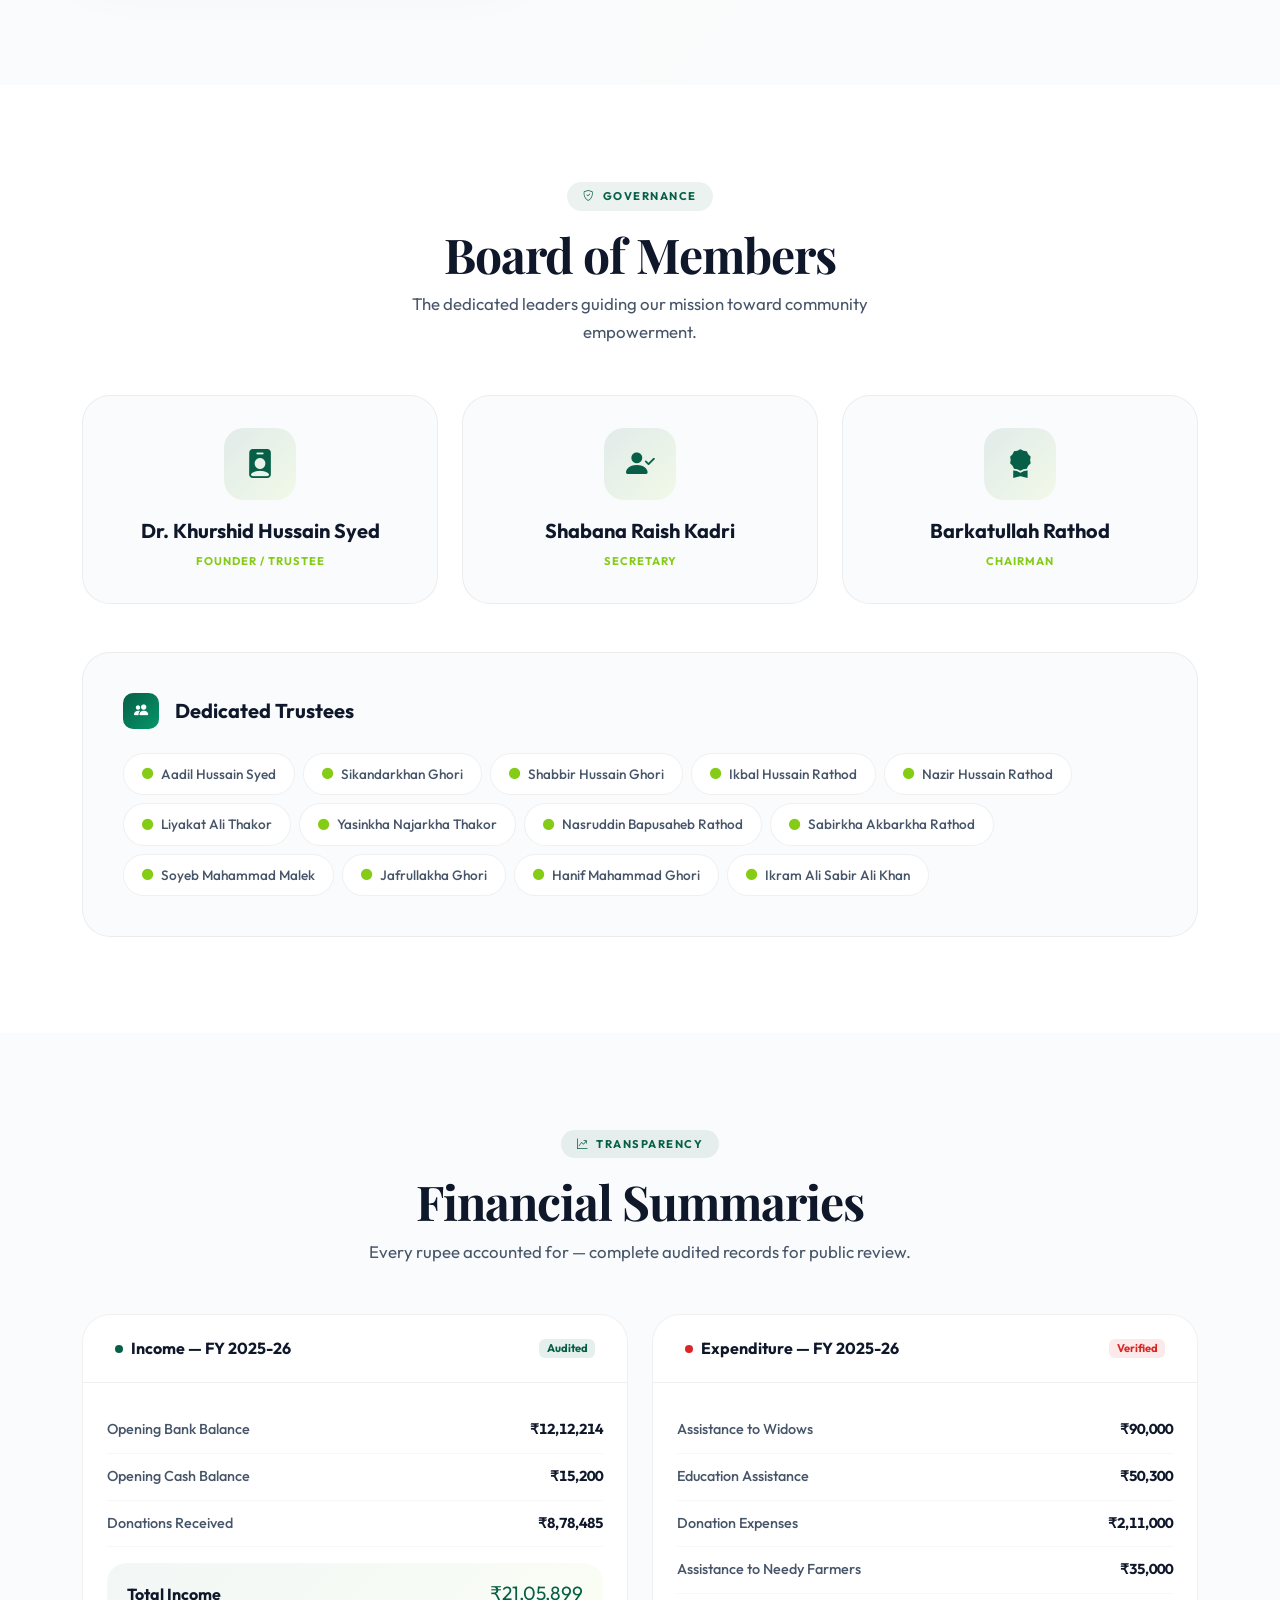
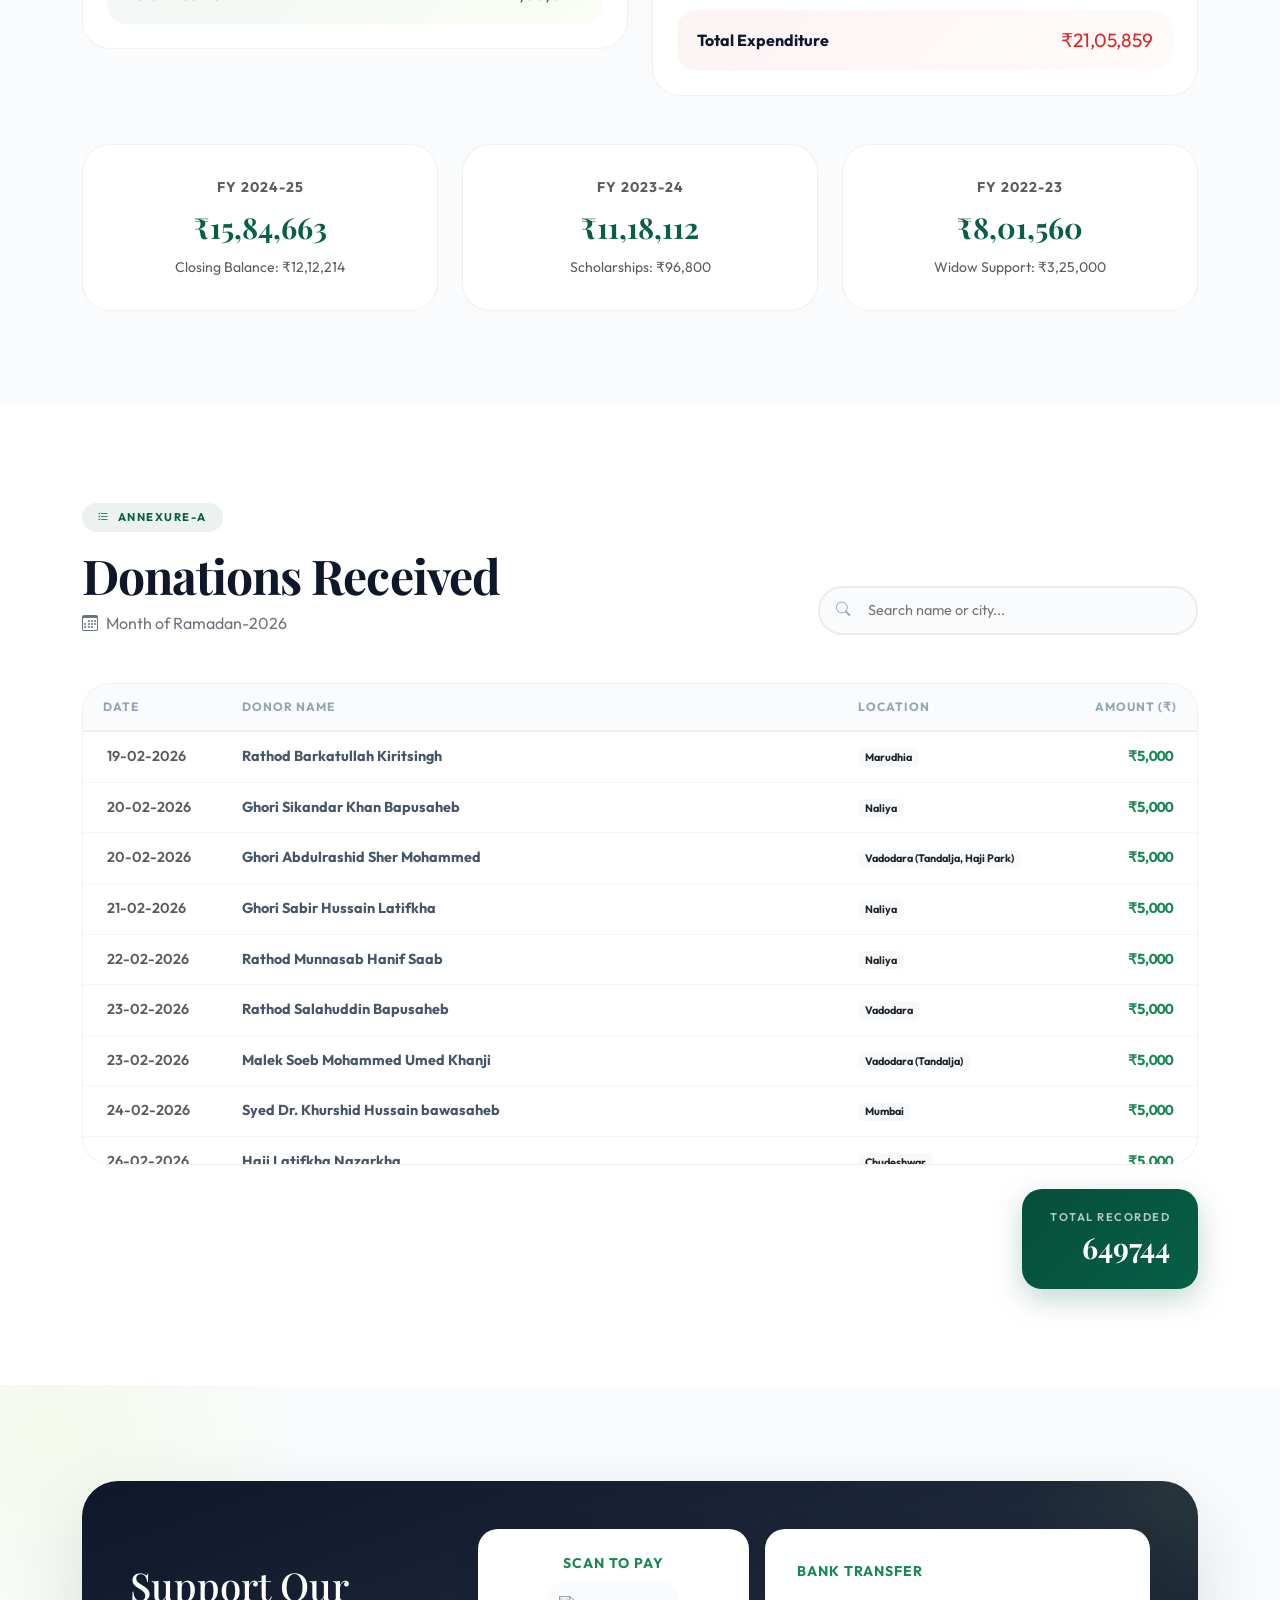
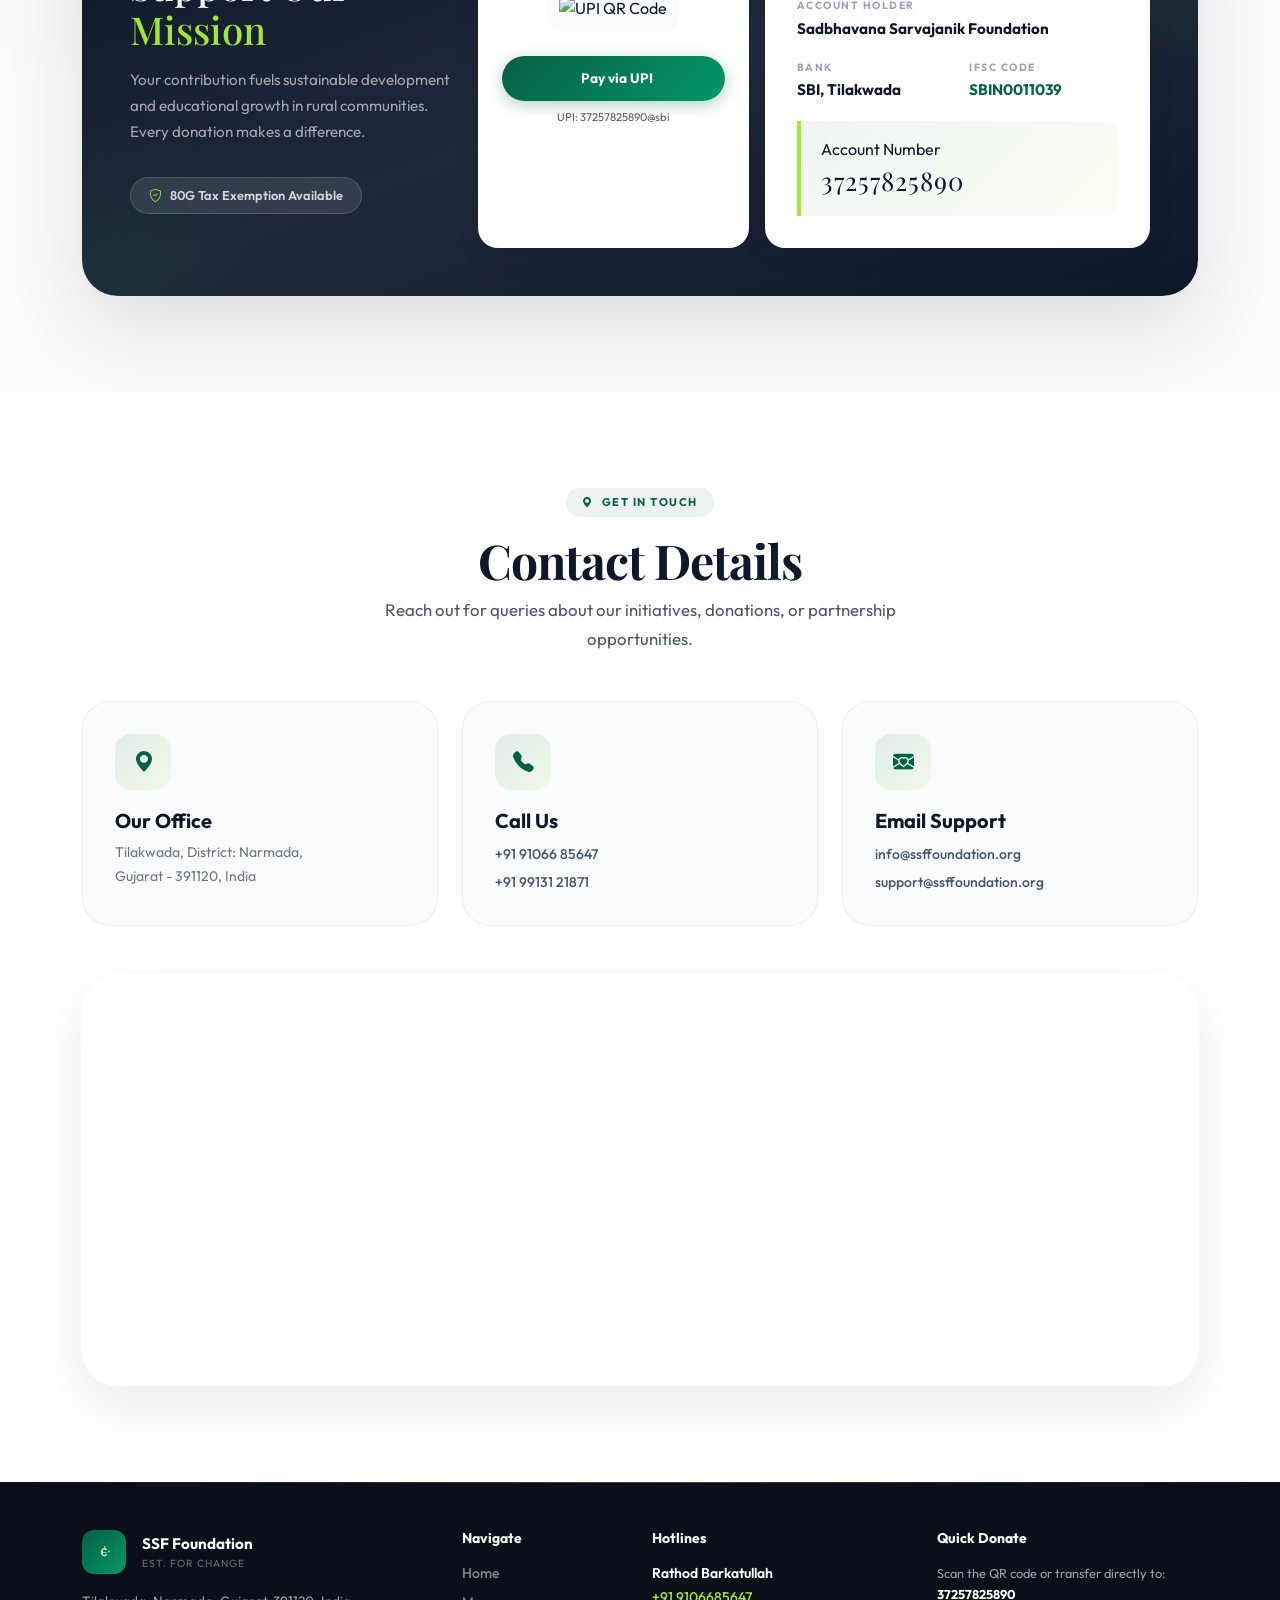
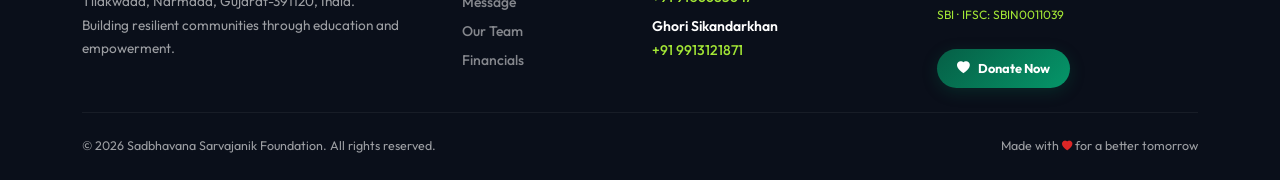
==== commit b047bf50: "changes commit" ====
--- a/index.html
+++ b/index.html
@@ -7,534 +7,422 @@
     
     <link href="https://cdn.jsdelivr.net/npm/bootstrap@5.3.0/dist/css/bootstrap.min.css" rel="stylesheet">
     <link rel="stylesheet" href="https://cdn.jsdelivr.net/npm/bootstrap-icons@1.11.1/font/bootstrap-icons.css">
-    <link href="https://fonts.googleapis.com/css2?family=Outfit:wght@300;400;600;800&family=Playfair+Display:ital,wght@0,700;1,700&display=swap" rel="stylesheet">
+    <link href="https://fonts.googleapis.com/css2?family=Outfit:wght@300;400;500;600;700;800&family=Playfair+Display:ital,wght@0,500;0,700;1,500;1,700&display=swap" rel="stylesheet">
     <link href="https://unpkg.com/aos@2.3.1/dist/aos.css" rel="stylesheet">
-
-<style>
-    :root {
-    --primary-emerald: #065f46;
-    --accent-lime: #a3e635;
-    --soft-bg: #f8fafc;
-    --glass: rgba(255, 255, 255, 0.95);
-}
-
-html, body {
-    overflow-x: hidden;
-    width: 100%;
-}
-
-body {
-    font-family: 'Outfit', sans-serif;
-    background-color: var(--soft-bg);
-    color: #1e293b;
-    padding-top: 70px; /* FIX navbar overlap */
-}
-
-h1, h2, h3, .founder-name {
-    font-family: 'Playfair Display', serif;
-}
-
-/* ================= NAVBAR ================= */
-.navbar {
-    background: var(--glass) !important;
-    backdrop-filter: blur(12px);
-    position: fixed;
-    top: 0;
-    width: 100%;
-    z-index: 9999;
-    transition: 0.3s;
-}
-
-    /* Logo Styling */
-    .navbar-brand {
-        display: flex;
-        align-items: center;
-        gap: 12px;
-        transition: transform 0.2s;
-    }
-    .navbar-brand:hover { transform: translateY(-1px); }
-    .brand-symbol { height: 32px; width: auto; }
-    .brand-text {
-        font-weight: 800;
-        font-size: 1.25rem;
-        color: var(--primary-emerald);
-        line-height: 1;
-        display: flex;
-        flex-direction: column;
-    }
-    .brand-tagline {
-        font-weight: 400;
-        font-size: 0.65rem;
-        color: #64748b;
-        text-transform: uppercase;
-        letter-spacing: 0.5px;
-        margin-top: 2px;
-    }
-    
-    /* Mobile Logo Fix */
-    @media (max-width: 991.98px) {
-        .brand-text { font-size: 1.1rem; }
-        .brand-text span { display: none; } /* Show only symbol + SSF on small screens */
-        .brand-text::after { content: 'SSF'; }
-    }
-    
-    .nav-link { font-weight: 600; color: #475569 !important; }
-    .nav-link:hover { color: var(--primary-emerald) !important; }
-
-    @media (max-width: 991.98px) {
-        .navbar-collapse {
-            background: white;
-            padding: 1.5rem;
-            border-radius: 20px;
-            margin-top: 10px;
-            box-shadow: 0 10px 30px rgba(0,0,0,0.1);
-        }
-    }
-
-    /* ================= HERO SECTION ================= */
-    .hero-section {
-        background: linear-gradient(135deg, #064e3b 0%, #065f46 100%);
-        color: white;
-        padding: 120px 0 80px;
-        position: relative;
-       
-    }
-
-    @media (max-width: 768px) {
-        .hero-section { padding: 100px 0 60px; text-align: center; }
-        .display-3 { font-size: 2.2rem; }
-    }
-
-    .hero-subtext {
-    font-size: 1.1rem;
-    color: rgba(255,255,255,0.85);
-    max-width: 700px;
-    margin: 0 auto;
-    line-height: 1.6;
-}
-
-/* Mobile improvement */
-@media (max-width: 768px) {
-    .hero-subtext {
-        font-size: 0.95rem;
-        padding: 0 10px;
-    }
-}
-
-    /* ================= CARDS & UI ================= */
-    .card-modern {
-        background: white;
-        border: none;
-        border-radius: 24px;
-        box-shadow: 0 10px 30px rgba(0,0,0,0.04);
-        transition: transform 0.3s ease;
-        height: 100%;
-    }
-
-    .section-tag {
-        display: inline-block;
-        background: rgba(6, 95, 70, 0.1);
-        color: var(--primary-emerald);
-        padding: 6px 16px;
-        border-radius: 50px;
-        font-weight: 800;
-        font-size: 0.75rem;
-        text-transform: uppercase;
-        margin-bottom: 1rem;
-    }
-
-    /* ================= TABLES (MOBILE FIX) ================= */
-    .table-responsive {
-        max-height: 450px;
-        overflow-y: auto;
-        -webkit-overflow-scrolling: touch;
-        border-radius: 15px;
-    }
-
-    #donorTable thead th {
-        position: sticky;
-        top: 0;
-        background: #f8f9fa;
-        z-index: 10;
-    }
-
-    /* ================= BANK DETAILS ================= */
-    .bank-details {
-        background: linear-gradient(135deg, #1e293b 0%, #0f172a 100%);
-        color: white;
-        border-radius: 30px;
-    }
-   /* Premium Typography & Effects */
-    .tracking-widest { letter-spacing: 3px; }
-    .fw-extrabold { font-weight: 800; }
-    .x-small { font-size: 0.65rem; }
-    
-    .founder-frame {
-        perspective: 1000px;
-    }
-    
-    .shadow-xl {
-        box-shadow: 0 30px 60px rgba(0,0,0,0.12) !important;
-    }
-
-    @media (max-width: 991px) {
-        .ps-lg-5 { padding-left: 0 !important; }
-        .display-4 { font-size: 2.2rem !important; }
-        .founder-frame { padding: 0; }
-    }
-    /* ================= CONTACT SECTION ================= */
-    .contact-info-card {
-        background: white;
-        border-radius: 24px;
-        padding: 2rem;
-        height: 100%;
-        border: 1px solid rgba(0,0,0,0.05);
-        transition: all 0.3s ease;
-    }
-
-    .contact-info-card:hover {
-        box-shadow: 0 15px 40px rgba(6, 95, 70, 0.08);
-        transform: translateY(-5px);
-    }
-
-    .icon-box {
-        width: 60px;
-        height: 60px;
-        background: rgba(6, 95, 70, 0.1);
-        color: var(--primary-emerald);
-        border-radius: 18px;
-        display: flex;
-        align-items: center;
-        justify-content: center;
-        font-size: 1.5rem;
-        margin-bottom: 1.5rem;
-    }
-
-    .contact-link {
-        text-decoration: none;
-        color: inherit;
-        transition: color 0.2s;
-    }
-
-    .contact-link:hover {
-        color: var(--primary-emerald);
-    }
-
-    .map-container {
-        border-radius: 30px;
-        overflow: hidden;
-        box-shadow: 0 20px 50px rgba(0,0,0,0.1);
-        border: 8px solid white;
-    }
+    <link rel="stylesheet" href="./assets/css/style.css"><style>
+ 
 </style>
 </head>
-<body data-bs-spy="scroll" data-bs-target="#mainNav">
-
-<nav id="mainNav" class="navbar navbar-expand-lg sticky-top py-2">
-    <div class="container">
-        <a class="navbar-brand d-flex align-items-center" href="#home">
-            <svg class="brand-symbol me-2" style="width: 40px; height: 40px;" viewBox="0 0 100 100" fill="none" xmlns="http://www.w3.org/2000/svg">
-                <circle cx="50" cy="50" r="50" fill="white" fill-opacity="0.9"/>
-                <path d="M43.23 68.1C47.85 71.02 53.68 71.32 58.5 68.86C61.34 67.4 63.4 65.03 64.67 62.13C64.91 61.59 64.53 60.98 63.95 60.98H56.51C56.24 60.98 56.02 61.16 55.93 61.41C55.43 62.72 54.49 63.79 53.22 64.45C51.13 65.51 48.61 65.38 46.61 64.12C44.61 62.86 43.43 60.67 43.43 58.33V53.22H63.89C64.5 53.22 65 52.72 65 52.11C65 51.5 64.5 51 63.89 51H43.43V43.1C43.43 40.76 44.61 38.57 46.61 37.31C48.61 36.05 51.13 35.92 53.22 36.98C54.49 37.64 55.43 38.71 55.93 40.02C56.02 40.27 56.24 40.45 56.51 40.45H63.95C64.53 40.45 64.91 39.84 64.67 39.3C63.4 36.4 61.34 34.03 58.5 32.57C53.68 30.11 47.85 30.41 43.23 33.33C38.61 36.25 35.88 41.25 35.88 46.51V54.91C35.88 60.18 38.61 65.18 43.23 68.1Z" fill="#065F46"/>
-                <path d="M54.71 20.35C52.13 20.35 50 22.48 50 25.06C50 27.64 52.13 29.77 54.71 29.77C57.29 29.77 59.42 27.64 59.42 25.06C59.42 22.48 57.29 20.35 54.71 20.35Z" fill="#A3E635"/>
-                <path d="M74.39 42.17C71.81 42.17 69.68 44.3 69.68 46.88C69.68 49.46 71.81 51.59 74.39 51.59C76.97 51.59 79.1 49.46 79.1 46.88C79.1 44.3 76.97 42.17 74.39 42.17Z" fill="#A3E635"/>
-                <path d="M54.71 63.98C52.13 63.98 50 66.11 50 68.69C50 71.27 52.13 73.4 54.71 73.4C57.29 73.4 59.42 71.27 59.42 68.69C59.42 66.11 57.29 63.98 54.71 63.98Z" fill="#A3E635"/>
-            </svg>
-            <div class="brand-text d-flex flex-column">
-                <span class="fw-bold lh-1" style="font-size: 1.1rem; color: #065F46;">Sadbhavana Sarvajanik Foundation</span>
-                <span class="brand-tagline small text-muted">Education • Empowerment</span>
+<body>
+<!-- Cursor Glow -->
+<div class="cursor-glow" id="cursorGlow"></div>
+
+<!-- ========== NAVBAR ========== -->
+<nav id="mainNav" class="navbar navbar-expand-lg navbar-main fixed-top">
+    <div class="container">
+        <a class="navbar-brand-wrap" href="#home">
+            <div class="brand-icon">
+                <svg width="22" height="22" viewBox="0 0 100 100" fill="none">
+                    <path d="M43.23 68.1C47.85 71.02 53.68 71.32 58.5 68.86C61.34 67.4 63.4 65.03 64.67 62.13C64.91 61.59 64.53 60.98 63.95 60.98H56.51C56.24 60.98 56.02 61.16 55.93 61.41C55.43 62.72 54.49 63.79 53.22 64.45C51.13 65.51 48.61 65.38 46.61 64.12C44.61 62.86 43.43 60.67 43.43 58.33V53.22H63.89C64.5 53.22 65 52.72 65 52.11C65 51.5 64.5 51 63.89 51H43.43V43.1C43.43 40.76 44.61 38.57 46.61 37.31C48.61 36.05 51.13 35.92 53.22 36.98C54.49 37.64 55.43 38.71 55.93 40.02C56.02 40.27 56.24 40.45 56.51 40.45H63.95C64.53 40.45 64.91 39.84 64.67 39.3C63.4 36.4 61.34 34.03 58.5 32.57C53.68 30.11 47.85 30.41 43.23 33.33C38.61 36.25 35.88 41.25 35.88 46.51V54.91C35.88 60.18 38.61 65.18 43.23 68.1Z" fill="white"/>
+                    <path d="M54.71 20.35C52.13 20.35 50 22.48 50 25.06C50 27.64 52.13 29.77 54.71 29.77C57.29 29.77 59.42 27.64 59.42 25.06C59.42 22.48 57.29 20.35 54.71 20.35Z" fill="#a3e635"/>
+                    <path d="M74.39 42.17C71.81 42.17 69.68 44.3 69.68 46.88C69.68 49.46 71.81 51.59 74.39 51.59C76.97 51.59 79.1 49.46 79.1 46.88C79.1 44.3 76.97 42.17 74.39 42.17Z" fill="#a3e635"/>
+                    <path d="M54.71 63.98C52.13 63.98 50 66.11 50 68.69C50 71.27 52.13 73.4 54.71 73.4C57.29 73.4 59.42 71.27 59.42 68.69C59.42 66.11 57.29 63.98 54.71 63.98Z" fill="#a3e635"/>
+                </svg>
+            </div>
+            <div>
+                <div class="brand-name">Sadbhavana Sarvajanik Foundation</div>
+                <div class="brand-sub">Education &bull; Empowerment</div>
             </div>
         </a>
-        <button class="navbar-toggler border-0" type="button" data-bs-toggle="collapse" data-bs-target="#navbarNav">
+
+        <button class="navbar-toggler border-0 shadow-none fs-6" type="button" data-bs-toggle="collapse" data-bs-target="#navContent">
             <span class="navbar-toggler-icon"></span>
         </button>
-        <div class="collapse navbar-collapse" id="navbarNav">
-            <ul class="navbar-nav ms-auto gap-lg-3 align-items-center">
-                <li class="nav-item"><a class="nav-link fw-semibold" href="#home">Home</a></li>
-                <li class="nav-item"><a class="nav-link fw-semibold" href="#message">Message</a></li>
-                <li class="nav-item"><a class="nav-link fw-semibold" href="#team">Core Team</a></li>
-                <li class="nav-item"><a class="nav-link fw-semibold" href="#financials">Financial</a></li>
-                <li class="nav-item"><a class="nav-link fw-semibold" href="#donors">Donors</a></li>
-                <li class="nav-item ms-lg-2 mt-3 mt-lg-0 w-100 w-lg-auto">
-                    <a class="btn btn-success rounded-pill px-4 w-100 shadow-sm" href="#support">Support</a>
+
+        <div class="collapse navbar-collapse" id="navContent">
+            <ul class="navbar-nav ms-auto align-items-center gap-1">
+                <li class="nav-item"><a class="nav-link nav-link-custom" href="#home">Home</a></li>
+                <li class="nav-item"><a class="nav-link nav-link-custom" href="#message">Message</a></li>
+                <li class="nav-item"><a class="nav-link nav-link-custom" href="#team">Team</a></li>
+                <li class="nav-item"><a class="nav-link nav-link-custom" href="#financials">Financials</a></li>
+                <li class="nav-item"><a class="nav-link nav-link-custom" href="#donors">Donors</a></li>
+                <li class="nav-item"><a class="nav-link nav-link-custom" href="#contact">Contact</a></li>
+                <li class="nav-item ms-lg-2 mt-3 mt-lg-0">
+                    <a class="btn btn-donate-nav" href="#support">Donate Now</a>
                 </li>
-                <li class="nav-item"><a class="nav-link fw-semibold" href="#contact">Contact</a></li>
             </ul>
         </div>
     </div>
 </nav>
 
-<header id="home" class="hero-section">
-    <div class="container">
+<!-- ========== HERO ========== -->
+<header id="home" class="hero">
+    <div class="hero-slide active" style="background-image: url('assets/images/banner1.png');"></div>
+    <div class="hero-slide" style="background-image: url('assets/images/banner2.jpeg');"></div>
+    <div class="hero-slide" style="background-image: url('assets/images/banner1.png');"></div>
+
+    <div class="hero-overlay"></div>
+    <div class="hero-grain"></div>
+
+    <div class="hero-particles" id="heroParticles"></div>
+
+    <div class="container hero-content">
         <div class="row align-items-center">
-            <div class="col-lg-8 mx-auto text-center" data-aos="fade-up">
-                <h6 class="text-uppercase fw-bold mb-3" style="color: var(--accent-lime); letter-spacing: 2px;">Registration No: F/974/NARMADA</h6>
-                <h1 class="display-3 fw-bolder mb-3">SADBHAVANA SARVAJANIK FOUNDATION</h1>
-                <p class="hero-subtext mb-4 px-2 px-md-5 fst-italic">When we educate a child, we empower an entire family and shape a stronger nation.</p>
-                <div class="d-flex flex-wrap gap-3 justify-content-center">
-                    <a href="#financials" class="btn btn-light btn-lg rounded-pill px-4 px-md-5 fw-bold">Financial Review</a>
-                    <a href="#donors" class="btn btn-outline-light btn-lg rounded-pill px-4 px-md-5 fw-bold">Donor List</a>
-                </div>
-            </div>
-        </div>
+            <div class="col-lg-8 mx-auto text-center" data-aos="fade-up" data-aos-duration="1200">
+                <div class="hero-badge">
+                    <span class="pulse-dot"></span>
+                    Reg. No: F/974/NARMADA
+                </div>
+                <h1 class="hero-title display-font">
+                    Sadbhavana<br><span class="accent-word">Sarvajanik</span> Foundation
+                </h1>
+                <p class="hero-desc mx-auto">
+                    When we educate a child, we empower an entire family and shape a stronger nation. Join us in building resilient communities through education.
+                </p>
+                <div class="hero-actions justify-content-center">
+                    <a href="#financials" class="btn-hero-primary">
+                        <i class="bi bi-bar-chart-line-fill"></i> Financial Review
+                    </a>
+                    <a href="#donors" class="btn-hero-secondary">
+                        <i class="bi bi-heart-fill"></i> Donor List
+                    </a>
+                </div>
+            </div>
+        </div>
+    </div>
+
+    <div class="hero-scroll-indicator">
+        <span>Scroll</span>
+        <div class="scroll-line"></div>
     </div>
 </header>
 
-<section id="message" class="py-5 mt-3 overflow-hidden">
-    <div class="container">
-        <div class="row g-0 align-items-center">
-            
-            <div class="col-lg-6 position-relative" data-aos="zoom-in-right">
-                <div class="position-absolute top-0 start-0 w-75 h-100 bg-success opacity-10 rounded-5" style="transform: rotate(-3deg); z-index: -1;"></div>
-                
-                <div class="founder-frame p-4">
-                    <div class="position-relative">
-                        <img src="assets/images/bava2.png" alt="Founder" class="img-fluid rounded-5 shadow-xl w-100" 
-                             style="max-height: 550px; object-fit: cover; border: 12px solid white;">
-                        
-                        <!-- <div class="position-absolute top-0 end-0 m-n3 bg-accent-lime p-3 rounded-circle shadow-lg text-center d-flex flex-column justify-content-center" 
-                             style="width: 100px; height: 100px; background: #a3e635; transform: translate(20px, -20px);">
-                            <span class="fw-extrabold h4 mb-0 text-success">25+</span>
-                            <span class="x-small fw-bold text-dark text-uppercase" style="font-size: 10px;">Years Exp.</span>
-                        </div> -->
-                    </div>
-                </div>
-            </div>
-
-            <div class="col-lg-6 mt-5 mt-lg-0" data-aos="fade-left">
-                <div class="ps-lg-5">
-                    <div class="d-flex align-items-center gap-3 mb-4">
-                        <div style="width: 40px; height: 2px; background: var(--accent-lime);"></div>
-                        <span class="text-success fw-bold text-uppercase small tracking-widest">Message from the Founder</span>
-                    </div>
-
-                    <h2 class="display-4 fw-extrabold mb-4" style="color: #0f172a;">Building <span class="text-success">Resilience</span> Through Education</h2>
-                    
-                    <div class="message-content position-relative">
-                        <span class="display-1 text-success opacity-10 position-absolute top-0 start-0" style="transform: translate(-30px, -40px); font-family: serif;">“</span>
-                        
-                        <p class="lead text-dark fw-medium mb-4" style="line-height: 1.8;">
+<!-- ========== STATS BAR ========== -->
+<section class="container">
+    <div class="stats-bar" data-aos="fade-up" data-aos-delay="200">
+        <div class="row g-0">
+            <div class="col-6 col-md-3">
+                <div class="stat-item">
+                    <div class="stat-number" data-count="878485">0</div>
+                    <div class="stat-label">Donations (₹)</div>
+                </div>
+            </div>
+            <div class="col-6 col-md-3">
+                <div class="stat-item">
+                    <div class="stat-number" data-count="16">0<span class="accent">+</span></div>
+                    <div class="stat-label">Trustees</div>
+                </div>
+            </div>
+            <div class="col-6 col-md-3">
+                <div class="stat-item">
+                    <div class="stat-number" data-count="3">0<span class="accent">+</span></div>
+                    <div class="stat-label">Years Active</div>
+                </div>
+            </div>
+            <div class="col-6 col-md-3">
+                <div class="stat-item">
+                    <div class="stat-number" data-count="4">0<span class="accent">+</span></div>
+                    <div class="stat-label">Initiatives</div>
+                </div>
+            </div>
+        </div>
+    </div>
+</section>
+
+<!-- ========== FOUNDER MESSAGE ========== -->
+<section id="message" class="message-section section-padding">
+    <div class="container">
+        <div class="row g-5 align-items-center">
+            <div class="col-lg-5" data-aos="fade-right" data-aos-duration="1000">
+                <div class="founder-image-wrapper">
+                    <img src="assets/images/bava2.png" alt="Dr. Khurshid Hussain Syed - Founder">
+                    <!-- <div class="founder-exp-badge">
+                        <div class="number">25+</div>
+                        <div class="label">Years Exp.</div>
+                    </div> -->
+                </div>
+            </div>
+
+            <div class="col-lg-7" data-aos="fade-left" data-aos-duration="1000" data-aos-delay="200">
+                <div class="ps-lg-4">
+                    <div class="section-label">
+                        <i class="bi bi-chat-quote-fill"></i> Founder's Message
+                    </div>
+                    <h2 class="section-title mb-4">
+                        Building <span class="text-gradient">Resilience</span> Through Education
+                    </h2>
+
+                    <div class="quote-block mb-4">
+                        <p class="quote-text">
                             At Sadbhavana Sarvajanik Foundation, we believe that empowering farmers is the first step toward building resilient communities. When farmers thrive, their children gain access to education, and with education comes the promise of breaking cycles of hardship.
                         </p>
-                        
-                        <p class="text-muted mb-5">
-                            Education is the light that dispels darkness and opens doors of opportunity—especially for children born into hardship. Our journey is guided by a simple belief: when we educate a child, we empower an entire family and shape a stronger nation.
-                        </p>
-                    </div>
-
-                    <div class="founder-signature d-flex align-items-center gap-4">
-                        <div class="signature-line">
-                            <h4 class="founder-name fw-bold mb-0" style="color: #064e3b;">Dr. Khurshid Hussain Syed</h4>
+                    </div>
+
+                    <p class="text-secondary mb-5" style="line-height: 1.8;">
+                        Education is the light that dispels darkness and opens doors of opportunity—especially for children born into hardship. Our journey is guided by a simple belief: when we educate a child, we empower an entire family and shape a stronger nation.
+                    </p>
+
+                    <div class="signature-block">
+                        <div class="signature-line"></div>
+                        <div>
+                            <h5 class="display-font fw-bold mb-0" style="color: var(--primary-dark); font-size: 1.15rem;">Dr. Khurshid Hussain Syed</h5>
                             <p class="text-muted small mb-0 fw-semibold">Managing Trustee & Visionary</p>
                         </div>
-                        <div class="ms-auto">
-                            <img src="https://upload.wikimedia.org/wikipedia/commons/3/3a/Jon_Kirsch_Signature.png" 
-                                 alt="Signature" class="opacity-25" style="height: 50px; filter: grayscale(1) invert(1);">
+                    </div>
+                </div>
+            </div>
+        </div>
+    </div>
+</section>
+
+<!-- ========== TEAM ========== -->
+<section id="team" class="team-section section-padding">
+    <div class="container">
+        <div class="text-center mb-5" data-aos="fade-up">
+            <div class="section-label mx-auto">
+                <i class="bi bi-shield-check"></i> Governance
+            </div>
+            <h2 class="section-title">Board of Members</h2>
+            <p class="section-subtitle mx-auto">The dedicated leaders guiding our mission toward community empowerment.</p>
+        </div>
+
+        <div class="row g-4 mb-5">
+            <div class="col-md-4" data-aos="fade-up" data-aos-delay="100">
+                <div class="team-card">
+                    <div class="team-icon-wrap"><i class="bi bi-person-badge-fill"></i></div>
+                    <h5 class="fw-bold mb-1">Dr. Khurshid Hussain Syed</h5>
+                    <small class="text-uppercase fw-bold" style="color: var(--accent-dark); letter-spacing: 1px; font-size: 0.7rem;">Founder / Trustee</small>
+                </div>
+            </div>
+            <div class="col-md-4" data-aos="fade-up" data-aos-delay="200">
+                <div class="team-card">
+                    <div class="team-icon-wrap"><i class="bi bi-person-check-fill"></i></div>
+                    <h5 class="fw-bold mb-1">Shabana Raish Kadri</h5>
+                    <small class="text-uppercase fw-bold" style="color: var(--accent-dark); letter-spacing: 1px; font-size: 0.7rem;">Secretary</small>
+                </div>
+            </div>
+            <div class="col-md-4" data-aos="fade-up" data-aos-delay="300">
+                <div class="team-card">
+                    <div class="team-icon-wrap"><i class="bi bi-award-fill"></i></div>
+                    <h5 class="fw-bold mb-1">Barkatullah Rathod</h5>
+                    <small class="text-uppercase fw-bold" style="color: var(--accent-dark); letter-spacing: 1px; font-size: 0.7rem;">Chairman</small>
+                </div>
+            </div>
+        </div>
+
+        <div class="trustees-grid" data-aos="fade-up" data-aos-delay="100">
+            <h5 class="fw-bold mb-4 d-flex align-items-center gap-3">
+                <span style="width: 36px; height: 36px; background: linear-gradient(135deg, var(--primary), var(--primary-light)); border-radius: 10px; display: inline-flex; align-items: center; justify-content: center; color: white; font-size: 0.9rem;">
+                    <i class="bi bi-people-fill"></i>
+                </span>
+                Dedicated Trustees
+            </h5>
+            <div class="d-flex flex-wrap gap-2">
+                <span class="trustee-chip"><i class="bi bi-circle-fill"></i> Aadil Hussain Syed</span>
+                <span class="trustee-chip"><i class="bi bi-circle-fill"></i> Sikandarkhan Ghori</span>
+                <span class="trustee-chip"><i class="bi bi-circle-fill"></i> Shabbir Hussain Ghori</span>
+                <span class="trustee-chip"><i class="bi bi-circle-fill"></i> Ikbal Hussain Rathod</span>
+                <span class="trustee-chip"><i class="bi bi-circle-fill"></i> Nazir Hussain Rathod</span>
+                <span class="trustee-chip"><i class="bi bi-circle-fill"></i> Liyakat Ali Thakor</span>
+                <span class="trustee-chip"><i class="bi bi-circle-fill"></i> Yasinkha Najarkha Thakor</span>
+                <span class="trustee-chip"><i class="bi bi-circle-fill"></i> Nasruddin Bapusaheb Rathod</span>
+                <span class="trustee-chip"><i class="bi bi-circle-fill"></i> Sabirkha Akbarkha Rathod</span>
+                <span class="trustee-chip"><i class="bi bi-circle-fill"></i> Soyeb Mahammad Malek</span>
+                <span class="trustee-chip"><i class="bi bi-circle-fill"></i> Jafrullakha Ghori</span>
+                <span class="trustee-chip"><i class="bi bi-circle-fill"></i> Hanif Mahammad Ghori</span>
+                <span class="trustee-chip"><i class="bi bi-circle-fill"></i> Ikram Ali Sabir Ali Khan</span>
+            </div>
+        </div>
+    </div>
+</section>
+
+<!-- ========== FINANCIALS ========== -->
+<section id="financials" class="financials-section section-padding">
+    <div class="container">
+        <div class="text-center mb-5" data-aos="fade-up">
+            <div class="section-label mx-auto">
+                <i class="bi bi-graph-up-arrow"></i> Transparency
+            </div>
+            <h2 class="section-title">Financial Summaries</h2>
+            <p class="section-subtitle mx-auto">Every rupee accounted for — complete audited records for public review.</p>
+        </div>
+
+        <div class="row g-4 mb-5">
+            <div class="col-lg-6" data-aos="fade-up" data-aos-delay="100">
+                <div class="fin-card">
+                    <div class="fin-card-header">
+                        <h6 class="fw-bold mb-0 d-flex align-items-center gap-2">
+                            <span style="width: 8px; height: 8px; background: var(--primary); border-radius: 50%;"></span>
+                            Income — FY 2025-26
+                        </h6>
+                        <span class="badge" style="background: rgba(6,95,70,0.1); color: var(--primary); font-weight: 700; font-size: 0.7rem;">Audited</span>
+                    </div>
+                    <div class="p-4">
+                        <div class="fin-row"><span class="label">Opening Bank Balance</span><span class="value" style="color: var(--text);">₹12,12,214</span></div>
+                        <div class="fin-row"><span class="label">Opening Cash Balance</span><span class="value" style="color: var(--text);">₹15,200</span></div>
+                        <div class="fin-row"><span class="label">Donations Received</span><span class="value" style="color: var(--text);">₹8,78,485</span></div>
+                        <div class="fin-total">
+                            <span class="label">Total Income</span>
+                            <span class="value" style="color: var(--primary); font-size: 1.2rem;">₹21,05,899</span>
                         </div>
                     </div>
                 </div>
             </div>
 
-        </div>
-    </div>
-</section>
-
-<section id="team" class="py-5">
-    <div class="container">
-        <div class="text-center mb-5" data-aos="fade-up">
-            <span class="section-tag">Governance</span>
-            <h2 class="display-5 fw-bold">Board of Members</h2>
-        </div>
+            <div class="col-lg-6" data-aos="fade-up" data-aos-delay="200">
+                <div class="fin-card">
+                    <div class="fin-card-header">
+                        <h6 class="fw-bold mb-0 d-flex align-items-center gap-2">
+                            <span style="width: 8px; height: 8px; background: #dc2626; border-radius: 50%;"></span>
+                            Expenditure — FY 2025-26
+                        </h6>
+                        <span class="badge" style="background: rgba(220,38,38,0.1); color: #dc2626; font-weight: 700; font-size: 0.7rem;">Verified</span>
+                    </div>
+                    <div class="p-4">
+                        <div class="fin-row"><span class="label">Assistance to Widows</span><span class="value" style="color: var(--text);">₹90,000</span></div>
+                        <div class="fin-row"><span class="label">Education Assistance</span><span class="value" style="color: var(--text);">₹50,300</span></div>
+                        <div class="fin-row"><span class="label">Donation Expenses</span><span class="value" style="color: var(--text);">₹2,11,000</span></div>
+                        <div class="fin-row"><span class="label">Assistance to Needy Farmers</span><span class="value" style="color: var(--text);">₹35,000</span></div>
+                        <div class="fin-total" style="background: linear-gradient(135deg, rgba(220,38,38,0.05), rgba(220,38,38,0.02));">
+                            <span class="label">Total Expenditure</span>
+                            <span class="value" style="color: #dc2626; font-size: 1.2rem;">₹21,05,859</span>
+                        </div>
+                    </div>
+                </div>
+            </div>
+        </div>
+
         <div class="row g-4">
-            <div class="col-md-4">
-                <div class="card-modern p-4 text-center border-bottom border-success border-4">
-                    <div class="h2 text-success mb-3"><i class="bi bi-person-badge"></i></div>
-                    <h5 class="fw-bold mb-1">Dr. Khurshid Hussain Syed</h5>
-                    <small class="text-uppercase text-muted fw-bold">Founder / Trustee</small>
-                </div>
-            </div>
-            <div class="col-md-4">
-                <div class="card-modern p-4 text-center border-bottom border-success border-4">
-                    <div class="h2 text-success mb-3"><i class="bi bi-person-check"></i></div>
-                    <h5 class="fw-bold mb-1">Shabana Raish Kadri</h5>
-                    <small class="text-uppercase text-muted fw-bold">Secretary</small>
-                </div>
-            </div>
-            <div class="col-md-4">
-                <div class="card-modern p-4 text-center border-bottom border-success border-4">
-                    <div class="h2 text-success mb-3"><i class="bi bi-award"></i></div>
-                    <h5 class="fw-bold mb-1">Barkatullah Rathod</h5>
-                    <small class="text-uppercase text-muted fw-bold">Chairman</small>
-                </div>
-            </div>
-        </div>
-
-        <div class="mt-5 p-4 p-md-5 bg-white card-modern" data-aos="fade-up">
-            <h5 class="fw-bold mb-4 d-flex align-items-center"><i class="bi bi-people-fill me-3 text-success fs-3"></i>Dedicated Trustees</h5>
-            <div class="row g-3">
-                <div class="col-md-4 col-6 small fw-medium text-muted">• Aadil Hussain Syed</div>
-                <div class="col-md-4 col-6 small fw-medium text-muted">• Sikandarkhan Ghori</div>
-                <div class="col-md-4 col-6 small fw-medium text-muted">• Shabbir Hussain Ghori</div>
-                <div class="col-md-4 col-6 small fw-medium text-muted">• Ikbal Hussain Rathod</div>
-                <div class="col-md-4 col-6 small fw-medium text-muted">• Nazir Hussain Rathod</div>
-                <div class="col-md-4 col-6 small fw-medium text-muted">• Liyakat Ali Thakor</div>
-                <div class="col-md-4 col-6 small fw-medium text-muted">• Yasinkha Najarkha Thakor</div>
-                <div class="col-md-4 col-6 small fw-medium text-muted">• Nasruddin Bapusaheb Rathod</div>
-                <div class="col-md-4 col-6 small fw-medium text-muted">• Sabirkha Akbarkha Rathod</div>
-                <div class="col-md-4 col-6 small fw-medium text-muted">• Soyeb Mahammad Malek</div>
-                <div class="col-md-4 col-6 small fw-medium text-muted">• Jafrullakha Ghori</div>
-                <div class="col-md-4 col-6 small fw-medium text-muted">• Hanif Mahammad Ghori</div>
-                <div class="col-md-4 col-6 small fw-medium text-muted">• Ikram Ali Sabir Ali Khan</div>
-            </div>
-        </div>
-    </div>
-</section>
-
-<section id="financials" class="py-5 bg-light">
-    <div class="container">
-        <div class="text-center mb-5">
-            <span class="section-tag">Transparency</span>
-            <h2 class="display-5 fw-bold">Financial Summaries</h2>
-        </div>
-
-        <div class="card-modern p-4 p-lg-5 mb-5" data-aos="fade-up">
-            <div class="d-flex flex-column flex-md-row justify-content-between align-items-start align-items-md-center mb-4 border-bottom pb-3 gap-2">
-                <h4 class="fw-bold mb-0">Financial Year 2025-26</h4>
-                <span class="badge bg-success text-white">Audited Report</span>
-            </div>
-            <div class="row g-4">
-                <div class="col-lg-6">
-                    <h6 class="text-success fw-bold text-uppercase small mb-4">Income Breakdown</h6>
-                    <div class="table-responsive">
-                        <table class="table table-borderless table-sm">
-                            <tr class="border-bottom-subtle"><td>Opening Bank Balance</td><td class="text-end fw-bold">₹12,12,214.00</td></tr>
-                            <tr class="border-bottom-subtle"><td>Opening Cash Balance</td><td class="text-end fw-bold">₹15,200.00</td></tr>
-                            <tr class="border-bottom-subtle"><td>Donations</td><td class="text-end fw-bold">₹8,78,485.00</td></tr>
-                            <tr class="table-light"><td><strong>Total Income</strong></td><td class="text-end text-success fs-5"><strong>₹21,05,899.00</strong></td></tr>
-                        </table>
-                    </div>
-                </div>
-                <div class="col-lg-6">
-                    <h6 class="text-danger fw-bold text-uppercase small mb-4">Expenditure Breakdown</h6>
-                    <div class="table-responsive">
-                        <table class="table table-borderless table-sm">
-                            <tr class="border-bottom-subtle"><td>Assistance to Widows</td><td class="text-end fw-bold">₹90,000.00</td></tr>
-                            <tr class="border-bottom-subtle"><td>Education Assistance</td><td class="text-end fw-bold">₹50,300.00</td></tr>
-                            <tr class="border-bottom-subtle"><td>Donation Expenses</td><td class="text-end fw-bold">₹2,11,000.00</td></tr>
-                            <tr class="border-bottom-subtle"><td>Assistance to Needy Farmers</td><td class="text-end fw-bold">₹35,000.00</td></tr>
-                            <tr class="table-light"><td><strong>Total Expenditure</strong></td><td class="text-end text-danger fs-5"><strong>₹21,05,859.00</strong></td></tr>
-                        </table>
-                    </div>
-                </div>
-            </div>
-        </div>
-
-        <div class="row g-4" data-aos="fade-up">
-            <div class="col-md-4">
-                <div class="card-modern p-4 text-center">
-                    <h5 class="fw-bold">FY 2024-25</h5>
-                    <p class="fs-4 fw-bold text-success mb-1">₹15,84,663.00</p>
-                    <small class="text-muted">Closing Balance: ₹12,12,214.00</small>
-                </div>
-            </div>
-            <div class="col-md-4">
-                <div class="card-modern p-4 text-center">
-                    <h5 class="fw-bold">FY 2023-24</h5>
-                    <p class="fs-4 fw-bold text-success mb-1">₹11,18,112.00</p>
-                    <small class="text-muted">Scholarships: ₹96,800.00</small>
-                </div>
-            </div>
-            <div class="col-md-4">
-                <div class="card-modern p-4 text-center">
-                    <h5 class="fw-bold">FY 2022-23</h5>
-                    <p class="fs-4 fw-bold text-success mb-1">₹8,01,560.00</p>
-                    <small class="text-muted">Widow Support: ₹3,25,000.00</small>
-                </div>
-            </div>
-        </div>
-    </div>
-</section>
-
-<section id="donors" class="py-5 bg-white">
-    <div class="container">
-        <div class="d-flex flex-column flex-md-row justify-content-between align-items-md-center mb-5 gap-4">
-            <div>
-                <span class="section-tag">Annexure-A</span>
-                <h2 class="display-5 fw-bold mt-1">Donations Received</h2>
-                <p class="text-muted mb-0"><i class="bi bi-calendar-event me-2"></i>Month of Ramdan-2026</p>
-            </div>
-            <div class="position-relative w-100" style="max-width: 400px;">
-                <i class="bi bi-search position-absolute top-50 start-0 translate-middle-y ms-3 text-muted"></i>
-                <input type="text" id="donorSearch" class="form-control rounded-pill ps-5 pe-4" placeholder="Search name or city...">
-            </div>
-        </div>
-
-        <div class="card-modern overflow-hidden">
+            <div class="col-md-4" data-aos="fade-up" data-aos-delay="100">
+                <div class="fy-card">
+                    <div class="text-muted small fw-bold text-uppercase mb-1" style="letter-spacing: 1px;">FY 2024-25</div>
+                    <div class="fy-amount">₹15,84,663</div>
+                    <div class="text-muted small">Closing Balance: ₹12,12,214</div>
+                </div>
+            </div>
+            <div class="col-md-4" data-aos="fade-up" data-aos-delay="200">
+                <div class="fy-card">
+                    <div class="text-muted small fw-bold text-uppercase mb-1" style="letter-spacing: 1px;">FY 2023-24</div>
+                    <div class="fy-amount">₹11,18,112</div>
+                    <div class="text-muted small">Scholarships: ₹96,800</div>
+                </div>
+            </div>
+            <div class="col-md-4" data-aos="fade-up" data-aos-delay="300">
+                <div class="fy-card">
+                    <div class="text-muted small fw-bold text-uppercase mb-1" style="letter-spacing: 1px;">FY 2022-23</div>
+                    <div class="fy-amount">₹8,01,560</div>
+                    <div class="text-muted small">Widow Support: ₹3,25,000</div>
+                </div>
+            </div>
+        </div>
+    </div>
+</section>
+
+<!-- ========== DONORS ========== -->
+<section id="donors" class="donors-section section-padding">
+    <div class="container">
+        <div class="row align-items-end mb-5 g-4">
+            <div class="col-lg-6" data-aos="fade-right">
+                <div class="section-label">
+                    <i class="bi bi-list-check"></i> Annexure-A
+                </div>
+                <h2 class="section-title mb-2">Donations Received</h2>
+                <p class="text-secondary mb-0">
+                    <i class="bi bi-calendar3 me-2"></i>Month of Ramadan-2026
+                </p>
+            </div>
+            <div class="col-lg-6 text-lg-end" data-aos="fade-left">
+                <div class="search-box ms-lg-auto">
+                    <i class="bi bi-search"></i>
+                    <input type="text" id="donorSearch" placeholder="Search name or city...">
+                </div>
+            </div>
+        </div>
+
+        <div class="donor-table-wrap" data-aos="fade-up">
             <div class="table-responsive">
-                <table class="table table-hover align-middle mb-0" id="donorTable">
+                <table class="table" id="donorTable">
                     <thead>
                         <tr>
-                            <th class="ps-4 py-3">Date</th>
-                            <th class="py-3">Donor Name</th>
-                            <th class="py-3">Location</th>
-                            <th class="text-end pe-4 py-3">Amount (₹)</th>
+                            <th style="padding-left: 20px;">Date</th>
+                            <th>Donor Name</th>
+                            <th>Location</th>
+                            <th style="text-align: right; padding-right: 20px;">Amount (₹)</th>
                         </tr>
                     </thead>
                     <tbody id="donorBody"></tbody>
                 </table>
             </div>
         </div>
-        <div class="mt-4 text-end">
-            <div class="d-inline-block bg-success text-white p-3 rounded-4 px-4 shadow-sm">
-                <small class="text-uppercase fw-bold d-block opacity-75">Total Recorded</small>
-                <h3 id="total_don" class="fw-bold mb-0"></h3>
-            </div>
-        </div>
-    </div>
-</section>
-
-<section id="support" class="py-5">
-    <div class="container">
-        <div class="bank-details p-4 p-lg-5 shadow-xl" data-aos="zoom-in">
-            <div class="row align-items-center g-4">
-                <div class="col-lg-5">
-                    <h2 class="display-4 fw-bold mb-3 text-white">Support Our Mission</h2>
-                    <p class="opacity-75 fs-5 text-white">Your contribution fuels sustainable development and educational growth in our rural communities.</p>
-                </div>
-                <div class="col-lg-7">
-                    <div class="row g-3">
-                        <div class="col-md-5">
-                            <div class="p-4 rounded-4 bg-white text-dark text-center h-100 d-flex flex-column justify-content-between shadow-lg">
-                                <div>
-                                    <h6 class="text-success fw-bold small mb-3">Scan to Pay</h6>
-                                    <div class="bg-light p-2 rounded-3 mb-3 mx-auto" style="width: 160px;">
-                                        <img src="https://api.qrserver.com/v1/create-qr-code/?size=150x150&data=upi://pay?pa=37257825890@sbi&pn=Sadbhavana%20Sarvajanik%20Foundation&cu=INR" class="img-fluid" alt="QR Code">
+
+        <div class="mt-4 d-flex justify-content-end" data-aos="fade-up" data-aos-delay="100">
+            <div class="total-badge">
+                <span class="label">Total Recorded</span>
+                <span class="amount" id="total_don"></span>
+            </div>
+        </div>
+    </div>
+</section>
+
+<!-- ========== SUPPORT / BANK ========== -->
+<section id="support" class="support-section section-padding">
+    <div class="container">
+        <div class="bank-card" data-aos="fade-up">
+            <div class="bank-inner">
+                <div class="row g-4 align-items-center">
+                    <div class="col-lg-4 mb-4 mb-lg-0">
+                        <h2 class="display-font text-white mb-3" style="font-size: clamp(1.8rem, 3vw, 2.5rem); line-height: 1.15;">
+                            Support Our <span style="color: var(--accent);">Mission</span>
+                        </h2>
+                        <p style="color: rgba(255,255,255,0.6); line-height: 1.7; font-size: 0.95rem;">
+                            Your contribution fuels sustainable development and educational growth in rural communities. Every donation makes a difference.
+                        </p>
+                        <div class="glass-pill d-inline-flex gap-2 mt-3">
+                            <i class="bi bi-shield-check" style="color: var(--accent);"></i>
+                            80G Tax Exemption Available
+                        </div>
+                    </div>
+
+                    <div class="col-lg-8">
+                        <div class="row g-3">
+                            <div class="col-md-5">
+                                <div class="qr-box">
+                                    <div class="text-success fw-bold small text-uppercase mb-2" style="letter-spacing: 1px;">Scan to Pay</div>
+                                    <div class="qr-image-wrap">
+                                        <img src="https://api.qrserver.com/v1/create-qr-code/?size=150x150&data=upi://pay?pa=37257825890@sbi&pn=Sadbhavana%20Sarvajanik%20Foundation&cu=INR" alt="UPI QR Code" style="width: 140px;">
                                     </div>
+                                    <a href="upi://pay?pa=37257825890@sbi&pn=Sadbhavana%20Sarvajanik%20Foundation&cu=INR" class="btn-upi mt-2">
+                                        <i class="bi bi-smartphone"></i> Pay via UPI
+                                    </a>
+                                    <div class="text-muted small mt-2" style="font-size: 0.7rem;">UPI: 37257825890@sbi</div>
                                 </div>
-                                <a href="upi://pay?pa=37257825890@sbi&pn=Sadbhavana%20Sarvajanik%20Foundation&cu=INR" class="btn btn-success rounded-pill fw-bold w-100">Pay via UPI</a>
-                                <small class="mt-2 text-muted">UPI: 37257825890@sbi</small>
                             </div>
-                        </div>
-                        <div class="col-md-7">
-                            <div class="p-4 rounded-4 bg-white text-dark h-100 shadow-lg">
-                                <h6 class="text-success fw-bold small mb-4">Bank Transfer Details</h6>
-                                <div class="mb-3">
-                                    <label class="text-muted small d-block">ACCOUNT HOLDER</label>
-                                    <span class="fw-bold">Sadbhavana Sarvajanik Foundation</span>
-                                </div>
-                                <div class="row mb-3">
-                                    <div class="col-6">
-                                        <label class="text-muted small d-block">BANK</label>
-                                        <span class="fw-bold">SBI, Tilakwada</span>
+
+                            <div class="col-md-7">
+                                <div class="bank-details-box">
+                                    <div class="text-success fw-bold small text-uppercase mb-3" style="letter-spacing: 1px;">Bank Transfer</div>
+                                    <div class="bank-field">
+                                        <div class="field-label">Account Holder</div>
+                                        <div class="field-value">Sadbhavana Sarvajanik Foundation</div>
                                     </div>
-                                    <div class="col-6">
-                                        <label class="text-muted small d-block">IFSC</label>
-                                        <span class="fw-bold text-success">SBIN0011039</span>
+                                    <div class="row">
+                                        <div class="col-6">
+                                            <div class="bank-field">
+                                                <div class="field-label">Bank</div>
+                                                <div class="field-value">SBI, Tilakwada</div>
+                                            </div>
+                                        </div>
+                                        <div class="col-6">
+                                            <div class="bank-field">
+                                                <div class="field-label">IFSC Code</div>
+                                                <div class="field-value" style="color: var(--primary);">SBIN0011039</div>
+                                            </div>
+                                        </div>
                                     </div>
-                                </div>
-                                <div class="p-3 bg-light rounded-3 border-start border-4 border-success">
-                                    <label class="text-muted small d-block">ACCOUNT NUMBER</label>
-                                    <span class="fs-4 fw-bolder">37257825890</span>
+                                    <div class="account-highlight">
+                                        <div class="field-label">Account Number</div>
+                                        <div class="field-value">37257825890</div>
+                                    </div>
                                 </div>
                             </div>
                         </div>
@@ -544,118 +432,149 @@
         </div>
     </div>
 </section>
-<section id="contact" class="py-5 bg-light">
-    <div class="container py-4">
+
+<!-- ========== CONTACT ========== -->
+<section id="contact" class="contact-section section-padding">
+    <div class="container">
         <div class="text-center mb-5" data-aos="fade-up">
-            <span class="section-tag">Get in Touch</span>
-            <h2 class="display-5 fw-bold">Contact Details</h2>
-            <p class="text-muted">Reach out to us for any queries regarding our initiatives or donations.</p>
+            <div class="section-label mx-auto">
+                <i class="bi bi-geo-alt-fill"></i> Get in Touch
+            </div>
+            <h2 class="section-title">Contact Details</h2>
+            <p class="section-subtitle mx-auto">Reach out for queries about our initiatives, donations, or partnership opportunities.</p>
         </div>
 
         <div class="row g-4 mb-5">
             <div class="col-md-4" data-aos="fade-up" data-aos-delay="100">
-                <div class="contact-info-card">
-                    <div class="icon-box">
-                        <i class="bi bi-geo-alt-fill"></i>
-                    </div>
-                    <h5 class="fw-bold">Our Office</h5>
-                    <p class="text-muted mb-0">Tilakwada, District: Narmada,<br>Gujarat - 391120, India.</p>
-                </div>
-            </div>
-
+                <div class="contact-card">
+                    <div class="contact-icon"><i class="bi bi-geo-alt-fill"></i></div>
+                    <h5 class="fw-bold mb-2">Our Office</h5>
+                    <p class="text-secondary small mb-0" style="line-height: 1.7;">
+                        Tilakwada, District: Narmada,<br>Gujarat - 391120, India
+                    </p>
+                </div>
+            </div>
             <div class="col-md-4" data-aos="fade-up" data-aos-delay="200">
-                <div class="contact-info-card">
-                    <div class="icon-box">
-                        <i class="bi bi-telephone-fill"></i>
-                    </div>
-                    <h5 class="fw-bold">Call Us</h5>
-                    <p class="text-muted mb-1">
-                        <a href="tel:+919106685647" class="contact-link">+91 91066 85647</a>
+                <div class="contact-card">
+                    <div class="contact-icon"><i class="bi bi-telephone-fill"></i></div>
+                    <h5 class="fw-bold mb-2">Call Us</h5>
+                    <p class="mb-1">
+                        <a href="tel:+919106685647" class="contact-link small">+91 91066 85647</a>
                     </p>
-                    <p class="text-muted mb-0">
-                        <a href="tel:+919913121871" class="contact-link">+91 99131 21871</a>
+                    <p class="mb-0">
+                        <a href="tel:+919913121871" class="contact-link small">+91 99131 21871</a>
                     </p>
                 </div>
             </div>
-
             <div class="col-md-4" data-aos="fade-up" data-aos-delay="300">
-                <div class="contact-info-card">
-                    <div class="icon-box">
-                        <i class="bi bi-envelope-heart-fill"></i>
-                    </div>
-                    <h5 class="fw-bold">Email Support</h5>
-                    <p class="text-muted mb-1">
-                        <a href="mailto:info@ssffoundation.org" class="contact-link">info@ssffoundation.org</a>
+                <div class="contact-card">
+                    <div class="contact-icon"><i class="bi bi-envelope-heart-fill"></i></div>
+                    <h5 class="fw-bold mb-2">Email Support</h5>
+                    <p class="mb-1">
+                        <a href="mailto:info@ssffoundation.org" class="contact-link small">info@ssffoundation.org</a>
                     </p>
-                    <p class="text-muted mb-0">
-                        <a href="mailto:support@ssffoundation.org" class="contact-link">support@ssffoundation.org</a>
+                    <p class="mb-0">
+                        <a href="mailto:support@ssffoundation.org" class="contact-link small">support@ssffoundation.org</a>
                     </p>
                 </div>
             </div>
         </div>
 
-        <div class="row" data-aos="zoom-in">
-            <div class="col-12">
-                <div class="map-container">
-                    <iframe 
-                        src="https://www.google.com/maps/embed?pb=!1m18!1m12!1m3!1d14781.996162231575!2d73.6148383!3d21.921356!2m3!1f0!2f0!3f0!3m2!1i1024!2i768!4f13.1!3m3!1m2!1s0x395fc04318c39387%3A0xc397262f30554109!2sTilakwada%2C%20Gujarat!5e0!3m2!1sen!2sin!4v1715000000000!5m2!1sen!2sin" 
-                        width="100%" height="400" style="border:0;" allowfullscreen="" loading="lazy">
-                    </iframe>
-                </div>
-            </div>
-        </div>
-    </div>
-</section>
-<footer class="py-5 bg-white border-top">
-    <div class="container text-center text-lg-start">
-        <div class="row g-4 align-items-center">
-            <div class="col-lg-4 d-flex justify-content-center justify-content-lg-start align-items-center gap-3">
-                <svg class="brand-symbol" viewBox="0 0 100 100" fill="none" xmlns="http://www.w3.org/2000/svg">
-                    <circle cx="50" cy="50" r="50" fill="#f1f5f9"/>
-                    <path d="M43.23 68.1C47.85 71.02 53.68 71.32 58.5 68.86C61.34 67.4 63.4 65.03 64.67 62.13C64.91 61.59 64.53 60.98 63.95 60.98H56.51C56.24 60.98 56.02 61.16 55.93 61.41C55.43 62.72 54.49 63.79 53.22 64.45C51.13 65.51 48.61 65.38 46.61 64.12C44.61 62.86 43.43 60.67 43.43 58.33V53.22H63.89C64.5 53.22 65 52.72 65 52.11C65 51.5 64.5 51 63.89 51H43.43V43.1C43.43 40.76 44.61 38.57 46.61 37.31C48.61 36.05 51.13 35.92 53.22 36.98C54.49 37.64 55.43 38.71 55.93 40.02C56.02 40.27 56.24 40.45 56.51 40.45H63.95C64.53 40.45 64.91 39.84 64.67 39.3C63.4 36.4 61.34 34.03 58.5 32.57C53.68 30.11 47.85 30.41 43.23 33.33C38.61 36.25 35.88 41.25 35.88 46.51V54.91C35.88 60.18 38.61 65.18 43.23 68.1Z" fill="#065F46"/>
-                    <path d="M54.71 20.35C52.13 20.35 50 22.48 50 25.06C50 27.64 52.13 29.77 54.71 29.77C57.29 29.77 59.42 27.64 59.42 25.06C59.42 22.48 57.29 20.35 54.71 20.35Z" fill="#A3E635"/>
-                    <path d="M74.39 42.17C71.81 42.17 69.68 44.3 69.68 46.88C69.68 49.46 71.81 51.59 74.39 51.59C76.97 51.59 79.1 49.46 79.1 46.88C79.1 44.3 76.97 42.17 74.39 42.17Z" fill="#A3E635"/>
-                    <path d="M54.71 63.98C52.13 63.98 50 66.11 50 68.69C50 71.27 52.13 73.4 54.71 73.4C57.29 73.4 59.42 71.27 59.42 68.69C59.42 66.11 57.29 63.98 54.71 63.98Z" fill="#A3E635"/>
-                </svg>
-                <div class="text-start">
-                    <h5 class="fw-bold text-emerald mb-1">SSF Foundation</h5>
-                    <p class="text-muted small mb-0">Tilakwada, Narmada,<br>Gujarat-391120, India.</p>
-                </div>
-            </div>
-            <div class="col-lg-4 text-center border-lg-start border-lg-end">
-                <h6 class="fw-bold small mb-3">Hotlines</h6>
-                <p class="mb-1 fw-bold">Rathod Barkatulla: <span class="text-success">+91 9106685647</span></p>
-                <p class="mb-0 fw-bold">Ghori Sikandarkhan: <span class="text-success">+91 9913121871</span></p>
-            </div>
-            <div class="col-lg-4 text-lg-end">
-                <p class="small text-muted mb-0">© 2026 Sadbhavana Sarvajanik Foundation.</p>
-            </div>
+        <div data-aos="zoom-in" data-aos-delay="100">
+            <div class="map-frame">
+                <iframe 
+                    src="https://www.google.com/maps/embed?pb=!1m18!1m12!1m3!1d14781.996162231575!2d73.6148383!3d21.921356!2m3!1f0!2f0!3f0!3m2!1i1024!2i768!4f13.1!3m3!1m2!1s0x395fc04318c39387%3A0xc397262f30554109!2sTilakwada%2C%20Gujarat!5e0!3m2!1sen!2sin!4v1715000000000!5m2!1sen!2sin" 
+                    width="100%" height="400" style="border:0; display: block;" allowfullscreen="" loading="lazy">
+                </iframe>
+            </div>
+        </div>
+    </div>
+</section>
+
+<!-- ========== FOOTER ========== -->
+<footer class="footer-main pt-5 pb-4">
+    <div class="container">
+        <div class="row g-4 pb-4">
+            <div class="col-lg-4">
+                <div class="d-flex align-items-center gap-3 mb-3">
+                    <div class="footer-brand-icon">
+                        <svg width="20" height="20" viewBox="0 0 100 100" fill="none">
+                            <path d="M43.23 68.1C47.85 71.02 53.68 71.32 58.5 68.86C61.34 67.4 63.4 65.03 64.67 62.13C64.91 61.59 64.53 60.98 63.95 60.98H56.51C56.24 60.98 56.02 61.16 55.93 61.41C55.43 62.72 54.49 63.79 53.22 64.45C51.13 65.51 48.61 65.38 46.61 64.12C44.61 62.86 43.43 60.67 43.43 58.33V53.22H63.89C64.5 53.22 65 52.72 65 52.11C65 51.5 64.5 51 63.89 51H43.43V43.1C43.43 40.76 44.61 38.57 46.61 37.31C48.61 36.05 51.13 35.92 53.22 36.98C54.49 37.64 55.43 38.71 55.93 40.02C56.02 40.27 56.24 40.45 56.51 40.45H63.95C64.53 40.45 64.91 39.84 64.67 39.3C63.4 36.4 61.34 34.03 58.5 32.57C53.68 30.11 47.85 30.41 43.23 33.33C38.61 36.25 35.88 41.25 35.88 46.51V54.91C35.88 60.18 38.61 65.18 43.23 68.1Z" fill="white"/>
+                            <path d="M54.71 20.35C52.13 20.35 50 22.48 50 25.06C50 27.64 52.13 29.77 54.71 29.77C57.29 29.77 59.42 27.64 59.42 25.06C59.42 22.48 57.29 20.35 54.71 20.35Z" fill="#a3e635"/>
+                            <path d="M74.39 42.17C71.81 42.17 69.68 44.3 69.68 46.88C69.68 49.46 71.81 51.59 74.39 51.59C76.97 51.59 79.1 49.46 79.1 46.88C79.1 44.3 76.97 42.17 74.39 42.17Z" fill="#a3e635"/>
+                            <path d="M54.71 63.98C52.13 63.98 50 66.11 50 68.69C50 71.27 52.13 73.4 54.71 73.4C57.29 73.4 59.42 71.27 59.42 68.69C59.42 66.11 57.29 63.98 54.71 63.98Z" fill="#a3e635"/>
+                        </svg>
+                    </div>
+                    <div>
+                        <div class="text-white fw-bold" style="font-size: 0.95rem;">SSF Foundation</div>
+                        <div style="font-size: 0.65rem; color: rgba(255,255,255,0.4); text-transform: uppercase; letter-spacing: 1px;">Est. for Change</div>
+                    </div>
+                </div>
+                <p style="font-size: 0.85rem; line-height: 1.7; max-width: 320px;">
+                    Tilakwada, Narmada, Gujarat-391120, India. <br>Building resilient communities through education and empowerment.
+                </p>
+            </div>
+
+            <div class="col-lg-2 col-md-4">
+                <h6 class="text-white fw-bold small mb-3">Navigate</h6>
+                <div class="d-flex flex-column gap-2">
+                    <a href="#home" class="footer-link">Home</a>
+                    <a href="#message" class="footer-link">Message</a>
+                    <a href="#team" class="footer-link">Our Team</a>
+                    <a href="#financials" class="footer-link">Financials</a>
+                </div>
+            </div>
+
+            <div class="col-lg-3 col-md-4">
+                <h6 class="text-white fw-bold small mb-3">Hotlines</h6>
+                <div class="d-flex flex-column gap-2">
+                    <div>
+                        <div class="text-white small fw-semibold">Rathod Barkatullah</div>
+                        <a href="tel:+919106685647" class="footer-link" style="color: var(--accent);">+91 9106685647</a>
+                    </div>
+                    <div>
+                        <div class="text-white small fw-semibold">Ghori Sikandarkhan</div>
+                        <a href="tel:+919913121871" class="footer-link" style="color: var(--accent);">+91 9913121871</a>
+                    </div>
+                </div>
+            </div>
+
+            <div class="col-lg-3 col-md-4">
+                <h6 class="text-white fw-bold small mb-3">Quick Donate</h6>
+                <p style="font-size: 0.8rem; line-height: 1.6;">
+                    Scan the QR code or transfer directly to:<br>
+                    <span class="text-white fw-bold">37257825890</span><br>
+                    <span style="color: var(--accent); font-size: 0.75rem;">SBI · IFSC: SBIN0011039</span>
+                </p>
+                <a href="#support" class="btn-upi mt-2" style="font-size: 0.8rem; padding: 10px 20px; width: auto; display: inline-flex;">
+                    <i class="bi bi-heart-fill"></i> Donate Now
+                </a>
+            </div>
+        </div>
+
+        <div class="footer-divider pt-4 d-flex flex-column flex-md-row justify-content-between align-items-center gap-2">
+            <p class="mb-0" style="font-size: 0.78rem;">© 2026 Sadbhavana Sarvajanik Foundation. All rights reserved.</p>
+            <p class="mb-0" style="font-size: 0.78rem;">
+                Made with <i class="bi bi-heart-fill" style="color: #dc2626; font-size: 0.65rem;"></i> for a better tomorrow
+            </p>
         </div>
     </div>
 </footer>
+
+<!-- Scroll to Top -->
+<button class="scroll-top-btn" id="scrollTopBtn" aria-label="Scroll to top">
+    <i class="bi bi-arrow-up"></i>
+</button>
 
 <script src="https://cdn.jsdelivr.net/npm/bootstrap@5.3.0/dist/js/bootstrap.bundle.min.js"></script>
 <script src="https://unpkg.com/aos@2.3.1/dist/aos.js"></script>
 <script>
-    AOS.init({ duration: 1000, once: true });
-    
-   // Smooth scroll for nav links and auto-close mobile menu
-    const navLinks = document.querySelectorAll('.nav-link');
-    const menuToggle = document.getElementById('navbarNav');
-    const bsCollapse = new bootstrap.Collapse(menuToggle, {toggle:false});
-    navLinks.forEach((l) => {
-        l.addEventListener('click', () => { if(window.innerWidth < 992) { bsCollapse.hide(); } });
-    });
-
-    // Add scrolled class to body for potential nav effects
-    window.addEventListener('scroll', () => {
-        if (window.scrollY > 50) {
-            document.body.classList.add('scrolled');
-        } else {
-            document.body.classList.remove('scrolled');
-        }
-    });
+    // ========== INIT AOS ==========
+    AOS.init({ duration: 800, once: true, easing: 'ease-out-cubic' });
+
+ 
 </script>
+<script src="./assets/js/script.js"></script>
 <script src="doner.js"></script>
 </body>
 </html>
--- a/assets/css/style.css
+++ b/assets/css/style.css
@@ -0,0 +1,1237 @@
+   :root {
+        --primary: #065f46;
+        --primary-light: #059669;
+        --primary-dark: #064e3b;
+        --accent: #a3e635;
+        --accent-dark: #84cc16;
+        --bg: #fafbfc;
+        --bg-alt: #f1f5f9;
+        --surface: #ffffff;
+        --text: #0f172a;
+        --text-secondary: #475569;
+        --text-muted: #94a3b8;
+        --border: rgba(0,0,0,0.06);
+        --glow: rgba(163,230,53,0.3);
+        --radius: 20px;
+        --radius-lg: 28px;
+        --radius-xl: 36px;
+        --shadow-sm: 0 2px 8px rgba(0,0,0,0.04);
+        --shadow: 0 8px 30px rgba(0,0,0,0.06);
+        --shadow-lg: 0 20px 60px rgba(0,0,0,0.08);
+        --shadow-xl: 0 30px 80px rgba(0,0,0,0.12);
+        --transition: all 0.4s cubic-bezier(0.25, 0.46, 0.45, 0.94);
+    }
+
+    *, *::before, *::after { box-sizing: border-box; }
+
+    html {
+        scroll-behavior: smooth;
+        overflow-x: hidden;
+        scrollbar-width: thin;
+        scrollbar-color: var(--primary) transparent;
+    }
+
+    html::-webkit-scrollbar { width: 6px; }
+    html::-webkit-scrollbar-track { background: transparent; }
+    html::-webkit-scrollbar-thumb { background: var(--primary); border-radius: 10px; }
+
+    body {
+        font-family: 'Outfit', sans-serif;
+        background: var(--bg);
+        color: var(--text);
+        padding-top: 60px;
+        overflow-x: hidden;
+        -webkit-font-smoothing: antialiased;
+    }
+
+    h1, h2, h3, .display-font {
+        font-family: 'Playfair Display', serif;
+    }
+
+    img { max-width: 100%; }
+
+    /* ========== CUSTOM CURSOR GLOW ========== */
+    .cursor-glow {
+        position: fixed;
+        width: 400px;
+        height: 400px;
+        background: radial-gradient(circle, rgba(163,230,53,0.06) 0%, transparent 70%);
+        border-radius: 50%;
+        pointer-events: none;
+        z-index: 0;
+        transform: translate(-50%, -50%);
+        transition: left 0.3s ease-out, top 0.3s ease-out;
+        display: none;
+    }
+
+    @media (hover: hover) and (pointer: fine) {
+        .cursor-glow { display: block; }
+    }
+
+    /* ========== NAVBAR ========== */
+    .navbar-main {
+        background: rgba(255,255,255,0.85) !important;
+        backdrop-filter: blur(20px) saturate(180%);
+        -webkit-backdrop-filter: blur(20px) saturate(180%);
+        border-bottom: 1px solid transparent;
+        transition: var(--transition);
+        padding: 0.6rem 0;
+    }
+
+    .navbar-main.scrolled {
+        background: rgba(255,255,255,0.95) !important;
+        border-bottom-color: var(--border);
+        box-shadow: 0 4px 30px rgba(0,0,0,0.04);
+    }
+
+    .navbar-brand-wrap {
+        display: flex;
+        align-items: center;
+        gap: 10px;
+        text-decoration: none;
+        transition: var(--transition);
+    }
+    .navbar-brand-wrap:hover { opacity: 0.8; }
+
+    .brand-icon {
+        width: 40px;
+        height: 40px;
+        background: linear-gradient(135deg, var(--primary), var(--primary-light));
+        border-radius: 12px;
+        display: flex;
+        align-items: center;
+        justify-content: center;
+        flex-shrink: 0;
+        box-shadow: 0 4px 12px rgba(6,95,70,0.25);
+    }
+
+    .brand-name {
+        font-weight: 600;
+        font-size: .9rem;
+        color: var(--primary-dark);
+        line-height: 1.2;
+        letter-spacing: -0.01em;
+    }
+
+    .brand-sub {
+        font-weight: 500;
+        font-size: 0.6rem;
+        color: var(--text-muted);
+        text-transform: uppercase;
+        letter-spacing: 1.5px;
+        margin-top: 1px;
+    }
+
+    .nav-link-custom {
+        font-weight: 600;
+        font-size: 0.875rem;
+        color: var(--text-secondary) !important;
+        padding: 0.5rem 1rem !important;
+        border-radius: 10px;
+        transition: var(--transition);
+        position: relative;
+    }
+
+    .nav-link-custom:hover,
+    .nav-link-custom.active {
+        color: var(--primary) !important;
+        background: rgba(6,95,70,0.06);
+    }
+
+    .nav-link-custom.active::after {
+        content: '';
+        position: absolute;
+        bottom: 2px;
+        left: 50%;
+        transform: translateX(-50%);
+        width: 20px;
+        height: 3px;
+        background: var(--accent);
+        border-radius: 10px;
+    }
+
+    .btn-donate-nav {
+        background: linear-gradient(135deg, var(--primary), var(--primary-light));
+        color: white !important;
+        border: none;
+        padding: 0.55rem 1.5rem;
+        border-radius: 50px;
+        font-weight: 700;
+        font-size: 0.8rem;
+        text-transform: uppercase;
+        letter-spacing: 0.5px;
+        box-shadow: 0 4px 15px rgba(6,95,70,0.3);
+        transition: var(--transition);
+    }
+
+    .btn-donate-nav:hover {
+        transform: translateY(-2px);
+        box-shadow: 0 8px 25px rgba(6,95,70,0.4);
+        color: white !important;
+    }
+
+    @media (max-width: 991.98px) {
+        .navbar-collapse {
+            background: white;
+            padding: 1.5rem;
+            border-radius: var(--radius-lg);
+            margin-top: 12px;
+            box-shadow: var(--shadow-lg);
+            border: 1px solid var(--border);
+        }
+        .btn-donate-nav { width: 100%; text-align: center; margin-top: 0.5rem; }
+    }
+
+    /* ========== HERO ========== */
+    .hero {
+        min-height: 92vh;
+        display: flex;
+        align-items: center;
+        position: relative;
+        overflow: hidden;
+    }
+
+    .hero-slide {
+        position: absolute;
+        inset: 0;
+        background-size: cover;
+        background-position: center;
+        transition: transform 10s ease-out, opacity 1.5s ease;
+        transform: scale(1);
+        opacity: 0;
+    }
+
+    .hero-slide.active {
+        transform: scale(1.1);
+        opacity: 1;
+    }
+
+    .hero-overlay {
+        position: absolute;
+        inset: 0;
+        background: linear-gradient(120deg, rgba(6,78,59,0.92) 0%, rgba(15,23,42,0.85) 100%);
+        z-index: 1;
+    }
+
+    .hero-grain {
+        position: absolute;
+        inset: 0;
+        z-index: 2;
+        opacity: 0.03;
+        background-image: url("data:image/svg+xml,%3Csvg viewBox='0 0 256 256' xmlns='http://www.w3.org/2000/svg'%3E%3Cfilter id='n'%3E%3CfeTurbulence type='fractalNoise' baseFrequency='0.9' numOctaves='4' stitchTiles='stitch'/%3E%3C/filter%3E%3Crect width='100%25' height='100%25' filter='url(%23n)'/%3E%3C/svg%3E");
+    }
+
+    .hero-particles {
+        position: absolute;
+        inset: 0;
+        z-index: 2;
+        overflow: hidden;
+    }
+
+    .hero-particle {
+        position: absolute;
+        width: 4px;
+        height: 4px;
+        background: var(--accent);
+        border-radius: 50%;
+        opacity: 0;
+        animation: floatUp 6s infinite ease-in;
+    }
+
+    @keyframes floatUp {
+        0% { opacity: 0; transform: translateY(100vh) scale(0); }
+        20% { opacity: 0.6; }
+        80% { opacity: 0.3; }
+        100% { opacity: 0; transform: translateY(-10vh) scale(1); }
+    }
+
+    .hero-content {
+        position: relative;
+        z-index: 3;
+    }
+
+    .hero-badge {
+        display: inline-flex;
+        align-items: center;
+        gap: 8px;
+        background: rgba(163,230,53,0.15);
+        border: 1px solid rgba(163,230,53,0.25);
+        color: var(--accent);
+        padding: 8px 20px;
+        border-radius: 50px;
+        font-weight: 600;
+        font-size: 0.75rem;
+        text-transform: uppercase;
+        letter-spacing: 1.5px;
+        backdrop-filter: blur(10px);
+        margin-bottom: 2rem;
+    }
+
+    .hero-badge .pulse-dot {
+        width: 8px;
+        height: 8px;
+        background: var(--accent);
+        border-radius: 50%;
+        animation: pulse 2s infinite;
+    }
+
+    @keyframes pulse {
+        0%, 100% { opacity: 1; transform: scale(1); }
+        50% { opacity: 0.5; transform: scale(1.5); }
+    }
+
+    .hero-title {
+        font-size: clamp(2.5rem, 6vw, 4.5rem);
+        font-weight: 700;
+        color: white;
+        line-height: 1.1;
+        letter-spacing: -0.02em;
+        margin-bottom: 1.5rem;
+        text-transform: uppercase;
+    }
+
+    .hero-title .accent-word {
+        color: var(--accent);
+        position: relative;
+        display: inline-block;
+    }
+
+    .hero-title .accent-word::after {
+        content: '';
+        position: absolute;
+        bottom: 5px;
+        left: 0;
+        right: 0;
+        height: 12px;
+        background: rgba(163,230,53,0.2);
+        border-radius: 4px;
+        z-index: -1;
+    }
+
+    .hero-desc {
+        font-size: 1.15rem;
+        color: rgba(255,255,255,0.7);
+        max-width: 600px;
+        line-height: 1.7;
+        font-weight: 300;
+        margin-bottom: 2.5rem;
+    }
+
+    .hero-actions {
+        display: flex;
+        gap: 16px;
+        flex-wrap: wrap;
+    }
+
+    .btn-hero-primary {
+        background: white;
+        color: var(--primary-dark);
+        padding: 14px 32px;
+        border-radius: 50px;
+        font-weight: 700;
+        font-size: 0.9rem;
+        text-decoration: none;
+        display: inline-flex;
+        align-items: center;
+        gap: 8px;
+        transition: var(--transition);
+        box-shadow: 0 4px 20px rgba(0,0,0,0.15);
+    }
+
+    .btn-hero-primary:hover {
+        transform: translateY(-3px);
+        box-shadow: 0 12px 35px rgba(0,0,0,0.25);
+        color: var(--primary-dark);
+    }
+
+    .btn-hero-secondary {
+        background: transparent;
+        color: white;
+        padding: 14px 32px;
+        border-radius: 50px;
+        font-weight: 700;
+        font-size: 0.9rem;
+        text-decoration: none;
+        display: inline-flex;
+        align-items: center;
+        gap: 8px;
+        border: 2px solid rgba(255,255,255,0.3);
+        transition: var(--transition);
+    }
+
+    .btn-hero-secondary:hover {
+        border-color: white;
+        background: rgba(255,255,255,0.1);
+        color: white;
+        transform: translateY(-3px);
+    }
+
+    .hero-scroll-indicator {
+        position: absolute;
+        bottom: 30px;
+        left: 50%;
+        transform: translateX(-50%);
+        z-index: 3;
+        display: flex;
+        flex-direction: column;
+        align-items: center;
+        gap: 8px;
+        color: rgba(255,255,255,0.5);
+        font-size: 0.7rem;
+        text-transform: uppercase;
+        letter-spacing: 2px;
+        font-weight: 600;
+        animation: scrollBounce 2s infinite;
+    }
+
+    @keyframes scrollBounce {
+        0%, 100% { transform: translateX(-50%) translateY(0); }
+        50% { transform: translateX(-50%) translateY(8px); }
+    }
+
+    .scroll-line {
+        width: 1px;
+        height: 40px;
+        background: linear-gradient(to bottom, rgba(255,255,255,0.5), transparent);
+    }
+
+    @media (max-width: 768px) {
+        .hero { min-height: 85vh; }
+        .hero-desc { font-size: 1rem; }
+        .hero-actions { justify-content: center; }
+        .hero-scroll-indicator { display: none; }
+    }
+
+    /* ========== STATS BAR ========== */
+    .stats-bar {
+        background: var(--surface);
+        margin-top: -60px;
+        position: relative;
+        z-index: 10;
+        border-radius: var(--radius-xl);
+        box-shadow: var(--shadow-xl);
+        border: 1px solid var(--border);
+        overflow: hidden;
+    }
+
+    .stat-item {
+        text-align: center;
+        padding: 2rem 1.5rem;
+        position: relative;
+        transition: var(--transition);
+    }
+
+    .stat-item:not(:last-child)::after {
+        content: '';
+        position: absolute;
+        right: 0;
+        top: 20%;
+        height: 60%;
+        width: 1px;
+        background: var(--border);
+    }
+
+    .stat-item:hover { background: rgba(6,95,70,0.03); }
+
+    .stat-number {
+        font-family: 'Playfair Display', serif;
+        font-size: 2.5rem;
+        font-weight: 700;
+        color: var(--primary);
+        line-height: 1;
+        margin-bottom: 4px;
+    }
+
+    .stat-number .accent { color: var(--accent-dark); }
+
+    .stat-label {
+        font-size: 0.8rem;
+        color: var(--text-muted);
+        text-transform: uppercase;
+        letter-spacing: 1px;
+        font-weight: 600;
+    }
+
+    @media (max-width: 767px) {
+        .stats-bar { margin-top: -30px; border-radius: var(--radius-lg); }
+        .stat-item:not(:last-child)::after { display: none; }
+        .stat-item { padding: 1.2rem 1rem; border-bottom: 1px solid var(--border); }
+        .stat-item:last-child { border-bottom: none; }
+        .stat-number { font-size: 1.8rem; }
+    }
+
+    /* ========== SECTION COMMONS ========== */
+    .section-padding { padding: 6rem 0; }
+
+    .section-label {
+        display: inline-flex;
+        align-items: center;
+        gap: 8px;
+        background: rgba(6,95,70,0.08);
+        color: var(--primary);
+        padding: 6px 16px;
+        border-radius: 50px;
+        font-weight: 700;
+        font-size: 0.7rem;
+        text-transform: uppercase;
+        letter-spacing: 1.5px;
+        margin-bottom: 1rem;
+    }
+
+    .section-label i { font-size: 0.65rem; }
+
+    .section-title {
+        font-size: clamp(2rem, 4vw, 3rem);
+        font-weight: 700;
+        color: var(--text);
+        line-height: 1.15;
+        letter-spacing: -0.02em;
+    }
+
+    .section-subtitle {
+        font-size: 1.05rem;
+        color: var(--text-secondary);
+        max-width: 550px;
+        line-height: 1.7;
+        font-weight: 400;
+    }
+
+    .text-gradient {
+        background: linear-gradient(135deg, var(--primary), var(--primary-light));
+        -webkit-background-clip: text;
+        -webkit-text-fill-color: transparent;
+        background-clip: text;
+    }
+
+    /* ========== FOUNDER MESSAGE ========== */
+    .message-section {
+        background: var(--bg);
+        position: relative;
+    }
+
+    .message-section::before {
+        content: '';
+        position: absolute;
+        top: 0;
+        right: 0;
+        width: 50%;
+        height: 100%;
+        background: linear-gradient(135deg, rgba(163,230,53,0.04) 0%, transparent 60%);
+        pointer-events: none;
+    }
+
+    .founder-image-wrapper {
+        position: relative;
+    }
+
+    .founder-image-wrapper::before {
+        content: '';
+        position: absolute;
+        top: -15px;
+        left: -15px;
+        right: 15px;
+        bottom: 15px;
+        background: linear-gradient(135deg, var(--accent), var(--primary-light));
+        border-radius: var(--radius-lg);
+        z-index: 0;
+        opacity: 0.15;
+    }
+
+    .founder-image-wrapper img {
+        position: relative;
+        z-index: 1;
+        border-radius: var(--radius-lg);
+        box-shadow: var(--shadow-xl);
+        border: 6px solid var(--surface);
+        width: 100%;
+        max-height: 520px;
+        object-fit: cover;
+    }
+
+    .founder-exp-badge {
+        position: absolute;
+        bottom: -20px;
+        right: -10px;
+        z-index: 2;
+        background: linear-gradient(135deg, var(--primary), var(--primary-light));
+        color: white;
+        padding: 16px 24px;
+        border-radius: var(--radius);
+        box-shadow: 0 10px 30px rgba(6,95,70,0.3);
+        text-align: center;
+        border: 4px solid var(--surface);
+    }
+
+    .founder-exp-badge .number {
+        font-family: 'Playfair Display', serif;
+        font-size: 1.8rem;
+        font-weight: 700;
+        line-height: 1;
+    }
+
+    .founder-exp-badge .label {
+        font-size: 0.65rem;
+        text-transform: uppercase;
+        letter-spacing: 1px;
+        opacity: 0.8;
+        font-weight: 600;
+    }
+
+    .quote-block {
+        position: relative;
+        padding-left: 24px;
+        border-left: 3px solid var(--accent);
+    }
+
+    .quote-block::before {
+        content: '"';
+        position: absolute;
+        top: -20px;
+        left: -10px;
+        font-family: 'Playfair Display', serif;
+        font-size: 5rem;
+        color: var(--accent);
+        opacity: 0.2;
+        line-height: 1;
+    }
+
+    .quote-text {
+        font-size: 1.1rem;
+        line-height: 1.85;
+        color: var(--text-secondary);
+        font-weight: 400;
+    }
+
+    .signature-block {
+        display: flex;
+        align-items: center;
+        gap: 20px;
+        padding-top: 1.5rem;
+        border-top: 1px solid var(--border);
+    }
+
+    .signature-line {
+        width: 60px;
+        height: 2px;
+        background: var(--accent);
+    }
+
+    @media (max-width: 991px) {
+        .founder-exp-badge { bottom: -10px; right: 10px; }
+        .founder-image-wrapper::before { display: none; }
+    }
+
+    /* ========== TEAM ========== */
+    .team-section { background: var(--surface); }
+
+    .team-card {
+        background: var(--bg);
+        border: 1px solid var(--border);
+        border-radius: var(--radius-lg);
+        padding: 2rem 1.5rem;
+        text-align: center;
+        transition: var(--transition);
+        position: relative;
+        overflow: hidden;
+    }
+
+    .team-card::before {
+        content: '';
+        position: absolute;
+        top: 0;
+        left: 0;
+        right: 0;
+        height: 4px;
+        background: linear-gradient(90deg, var(--primary), var(--accent));
+        transform: scaleX(0);
+        transition: transform 0.4s ease;
+    }
+
+    .team-card:hover::before { transform: scaleX(1); }
+
+    .team-card:hover {
+        transform: translateY(-8px);
+        box-shadow: var(--shadow-lg);
+        border-color: transparent;
+    }
+
+    .team-icon-wrap {
+        width: 72px;
+        height: 72px;
+        background: linear-gradient(135deg, rgba(6,95,70,0.1), rgba(163,230,53,0.1));
+        border-radius: 20px;
+        display: flex;
+        align-items: center;
+        justify-content: center;
+        margin: 0 auto 1.2rem;
+        font-size: 1.8rem;
+        color: var(--primary);
+        transition: var(--transition);
+    }
+
+    .team-card:hover .team-icon-wrap {
+        background: linear-gradient(135deg, var(--primary), var(--primary-light));
+        color: white;
+        transform: scale(1.05);
+    }
+
+    .trustees-grid {
+        background: var(--bg);
+        border: 1px solid var(--border);
+        border-radius: var(--radius-lg);
+        padding: 2.5rem;
+    }
+
+    .trustee-chip {
+        display: inline-flex;
+        align-items: center;
+        gap: 8px;
+        background: var(--surface);
+        border: 1px solid var(--border);
+        padding: 10px 18px;
+        border-radius: 50px;
+        font-size: 0.85rem;
+        font-weight: 500;
+        color: var(--text-secondary);
+        transition: var(--transition);
+    }
+
+    .trustee-chip:hover {
+        border-color: var(--primary);
+        color: var(--primary);
+        background: rgba(6,95,70,0.04);
+    }
+
+    .trustee-chip i {
+        color: var(--accent-dark);
+        font-size: 0.7rem;
+    }
+
+    /* ========== FINANCIALS ========== */
+    .financials-section { background: var(--bg); }
+
+    .fin-card {
+        background: var(--surface);
+        border: 1px solid var(--border);
+        border-radius: var(--radius-lg);
+        overflow: hidden;
+        transition: var(--transition);
+    }
+
+    .fin-card:hover { box-shadow: var(--shadow); }
+
+    .fin-card-header {
+        padding: 1.5rem 2rem;
+        border-bottom: 1px solid var(--border);
+        display: flex;
+        justify-content: space-between;
+        align-items: center;
+    }
+
+    .fin-row {
+        display: flex;
+        justify-content: space-between;
+        align-items: center;
+        padding: 12px 0;
+        border-bottom: 1px solid rgba(0,0,0,0.03);
+        transition: var(--transition);
+    }
+
+    .fin-row:hover { padding-left: 8px; }
+
+    .fin-row:last-child { border-bottom: none; }
+
+    .fin-row .label { color: var(--text-secondary); font-weight: 500; font-size: 0.9rem; }
+
+    .fin-row .value { font-weight: 700; font-size: 0.9rem; font-variant-numeric: tabular-nums; }
+
+    .fin-total {
+        background: linear-gradient(135deg, rgba(6,95,70,0.05), rgba(163,230,53,0.05));
+        border-radius: var(--radius);
+        padding: 16px 20px;
+        display: flex;
+        justify-content: space-between;
+        align-items: center;
+        margin-top: 1rem;
+    }
+
+    .fin-total .label { font-weight: 700; color: var(--text); }
+
+    .fy-card {
+        background: var(--surface);
+        border: 1px solid var(--border);
+        border-radius: var(--radius-lg);
+        padding: 2rem;
+        text-align: center;
+        transition: var(--transition);
+        position: relative;
+        overflow: hidden;
+    }
+
+    .fy-card::after {
+        content: '';
+        position: absolute;
+        bottom: 0;
+        left: 0;
+        right: 0;
+        height: 3px;
+        background: linear-gradient(90deg, var(--primary), var(--accent));
+        opacity: 0;
+        transition: opacity 0.3s;
+    }
+
+    .fy-card:hover::after { opacity: 1; }
+    .fy-card:hover { transform: translateY(-5px); box-shadow: var(--shadow); }
+
+    .fy-amount {
+        font-family: 'Playfair Display', serif;
+        font-size: 1.8rem;
+        font-weight: 700;
+        color: var(--primary);
+        margin: 0.5rem 0;
+    }
+
+    /* ========== DONORS ========== */
+    .donors-section { background: var(--surface); }
+
+    .search-box {
+        position: relative;
+        max-width: 380px;
+        width: 100%;
+    }
+
+    .search-box input {
+        width: 100%;
+        padding: 12px 20px 12px 48px;
+        border: 2px solid var(--border);
+        border-radius: 50px;
+        font-family: 'Outfit', sans-serif;
+        font-size: 0.9rem;
+        background: var(--bg);
+        color: var(--text);
+        transition: var(--transition);
+    }
+
+    .search-box input:focus {
+        outline: none;
+        border-color: var(--primary);
+        box-shadow: 0 0 0 4px rgba(6,95,70,0.08);
+        background: var(--surface);
+    }
+
+    .search-box i {
+        position: absolute;
+        left: 18px;
+        top: 50%;
+        transform: translateY(-50%);
+        color: var(--text-muted);
+        font-size: 0.9rem;
+    }
+
+    .donor-table-wrap {
+        background: var(--surface);
+        border: 1px solid var(--border);
+        border-radius: var(--radius-lg);
+        overflow: hidden;
+    }
+
+    .donor-table-wrap .table-responsive {
+        max-height: 480px;
+        overflow-y: auto;
+        -webkit-overflow-scrolling: touch;
+    }
+
+    #donorTable {
+        margin-bottom: 0;
+    }
+
+    #donorTable thead {
+        position: sticky;
+        top: 0;
+        z-index: 5;
+    }
+
+    #donorTable thead th {
+        background: var(--bg);
+        padding: 14px 20px;
+        font-weight: 700;
+        font-size: 0.75rem;
+        text-transform: uppercase;
+        letter-spacing: 1px;
+        color: var(--text-muted);
+        border-bottom: 2px solid var(--border);
+    }
+
+    #donorTable tbody tr {
+        transition: var(--transition);
+    }
+
+    #donorTable tbody tr:hover {
+        background: rgba(6,95,70,0.03);
+    }
+
+    #donorTable tbody td {
+        padding: 14px 20px;
+        font-size: 0.9rem;
+        border-bottom: 1px solid rgba(0,0,0,0.03);
+        color: var(--text-secondary);
+    }
+
+    #donorTable tbody td:first-child {
+        font-weight: 600;
+        color: var(--text);
+        white-space: nowrap;
+    }
+
+    #donorTable tbody td:last-child {
+        font-weight: 700;
+        color: var(--primary);
+        text-align: right;
+        font-variant-numeric: tabular-nums;
+        white-space: nowrap;
+    }
+
+    .total-badge {
+        background: linear-gradient(135deg, var(--primary-dark), var(--primary));
+        color: white;
+        padding: 20px 28px;
+        border-radius: var(--radius);
+        box-shadow: 0 10px 30px rgba(6,95,70,0.25);
+        display: inline-flex;
+        flex-direction: column;
+        align-items: flex-end;
+    }
+
+    .total-badge .label {
+        font-size: 0.7rem;
+        text-transform: uppercase;
+        letter-spacing: 1.5px;
+        opacity: 0.7;
+        font-weight: 600;
+    }
+
+    .total-badge .amount {
+        font-family: 'Playfair Display', serif;
+        font-size: 1.8rem;
+        font-weight: 700;
+    }
+
+    .no-results {
+        text-align: center;
+        padding: 3rem;
+        color: var(--text-muted);
+    }
+
+    .no-results i { font-size: 2.5rem; margin-bottom: 1rem; display: block; }
+
+    /* ========== SUPPORT / BANK ========== */
+    .support-section {
+        background: var(--bg);
+        position: relative;
+        overflow: hidden;
+    }
+
+    .support-section::before {
+        content: '';
+        position: absolute;
+        top: -200px;
+        left: -200px;
+        width: 500px;
+        height: 500px;
+        background: radial-gradient(circle, rgba(163,230,53,0.08), transparent 70%);
+        border-radius: 50%;
+    }
+
+    .bank-card {
+        background: linear-gradient(160deg, #0f172a 0%, #1e293b 50%, #0f172a 100%);
+        border-radius: var(--radius-xl);
+        padding: 3rem;
+        position: relative;
+        overflow: hidden;
+        box-shadow: var(--shadow-xl);
+    }
+
+    .bank-card::before {
+        content: '';
+        position: absolute;
+        top: -50%;
+        right: -20%;
+        width: 400px;
+        height: 400px;
+        background: radial-gradient(circle, rgba(163,230,53,0.08), transparent 70%);
+        border-radius: 50%;
+    }
+
+    .bank-card::after {
+        content: '';
+        position: absolute;
+        bottom: -30%;
+        left: -10%;
+        width: 300px;
+        height: 300px;
+        background: radial-gradient(circle, rgba(6,95,70,0.15), transparent 70%);
+        border-radius: 50%;
+    }
+
+    .bank-inner { position: relative; z-index: 1; }
+
+    .qr-box {
+        background: var(--surface);
+        border-radius: var(--radius);
+        padding: 1.5rem;
+        text-align: center;
+        box-shadow: var(--shadow);
+        height: 100%;
+        display: flex;
+        flex-direction: column;
+    }
+
+    .qr-image-wrap {
+        background: var(--bg);
+        padding: 12px;
+        border-radius: 16px;
+        display: inline-block;
+        margin: 0 auto 1rem;
+    }
+
+    .btn-upi {
+        background: linear-gradient(135deg, var(--primary), var(--primary-light));
+        color: white;
+        border: none;
+        padding: 12px 24px;
+        border-radius: 50px;
+        font-weight: 700;
+        font-size: 0.85rem;
+        text-decoration: none;
+        display: inline-flex;
+        align-items: center;
+        justify-content: center;
+        gap: 8px;
+        transition: var(--transition);
+        box-shadow: 0 4px 15px rgba(6,95,70,0.3);
+        width: 100%;
+    }
+
+    .btn-upi:hover {
+        transform: translateY(-2px);
+        box-shadow: 0 8px 25px rgba(6,95,70,0.4);
+        color: white;
+    }
+
+    .bank-details-box {
+        background: var(--surface);
+        border-radius: var(--radius);
+        padding: 2rem;
+        height: 100%;
+        box-shadow: var(--shadow);
+    }
+
+    .bank-field {
+        margin-bottom: 1.2rem;
+    }
+
+    .bank-field .field-label {
+        font-size: 0.65rem;
+        text-transform: uppercase;
+        letter-spacing: 1.5px;
+        color: var(--text-muted);
+        font-weight: 700;
+        margin-bottom: 4px;
+    }
+
+    .bank-field .field-value {
+        font-weight: 700;
+        color: var(--text);
+        font-size: 0.95rem;
+    }
+
+    .account-highlight {
+        background: linear-gradient(135deg, rgba(6,95,70,0.06), rgba(163,230,53,0.06));
+        border-left: 4px solid var(--accent);
+        padding: 16px 20px;
+        border-radius: 0 12px 12px 0;
+    }
+
+    .account-highlight .field-value {
+        font-family: 'Playfair Display', serif;
+        font-size: 1.6rem;
+        letter-spacing: 1px;
+    }
+
+    /* ========== CONTACT ========== */
+    .contact-section { background: var(--surface); }
+
+    .contact-card {
+        background: var(--bg);
+        border: 1px solid var(--border);
+        border-radius: var(--radius-lg);
+        padding: 2rem;
+        transition: var(--transition);
+        height: 100%;
+        position: relative;
+        overflow: hidden;
+    }
+
+    .contact-card::before {
+        content: '';
+        position: absolute;
+        top: 0;
+        left: 0;
+        width: 100%;
+        height: 100%;
+        background: linear-gradient(135deg, rgba(6,95,70,0.03), transparent);
+        opacity: 0;
+        transition: opacity 0.3s;
+    }
+
+    .contact-card:hover::before { opacity: 1; }
+
+    .contact-card:hover {
+        transform: translateY(-6px);
+        box-shadow: var(--shadow);
+        border-color: rgba(6,95,70,0.15);
+    }
+
+    .contact-icon {
+        width: 56px;
+        height: 56px;
+        background: linear-gradient(135deg, rgba(6,95,70,0.1), rgba(163,230,53,0.1));
+        border-radius: 16px;
+        display: flex;
+        align-items: center;
+        justify-content: center;
+        font-size: 1.3rem;
+        color: var(--primary);
+        margin-bottom: 1.2rem;
+        transition: var(--transition);
+    }
+
+    .contact-card:hover .contact-icon {
+        background: linear-gradient(135deg, var(--primary), var(--primary-light));
+        color: white;
+    }
+
+    .contact-link {
+        text-decoration: none;
+        color: var(--text-secondary);
+        transition: color 0.2s;
+        font-weight: 500;
+    }
+
+    .contact-link:hover { color: var(--primary); }
+
+    .map-frame {
+        border-radius: var(--radius-xl);
+        overflow: hidden;
+        box-shadow: var(--shadow-lg);
+        border: 6px solid var(--surface);
+    }
+
+    /* ========== FOOTER ========== */
+    .footer-main {
+        background: #0a0f1a;
+        color: rgba(255,255,255,0.6);
+        position: relative;
+        overflow: hidden;
+    }
+
+    .footer-main::before {
+        content: '';
+        position: absolute;
+        top: 0;
+        left: 0;
+        right: 0;
+        height: 1px;
+        background: linear-gradient(90deg, transparent, rgba(163,230,53,0.3), transparent);
+    }
+
+    .footer-brand-icon {
+        width: 44px;
+        height: 44px;
+        background: linear-gradient(135deg, var(--primary), var(--primary-light));
+        border-radius: 12px;
+        display: flex;
+        align-items: center;
+        justify-content: center;
+        flex-shrink: 0;
+    }
+
+    .footer-link {
+        color: rgba(255,255,255,0.5);
+        text-decoration: none;
+        font-weight: 500;
+        font-size: 0.875rem;
+        transition: color 0.2s;
+    }
+
+    .footer-link:hover { color: var(--accent); }
+
+    .footer-divider {
+        border-top: 1px solid rgba(255,255,255,0.06);
+    }
+
+    /* ========== SCROLL TO TOP ========== */
+    .scroll-top-btn {
+        position: fixed;
+        bottom: 30px;
+        right: 30px;
+        width: 48px;
+        height: 48px;
+        background: linear-gradient(135deg, var(--primary), var(--primary-light));
+        color: white;
+        border: none;
+        border-radius: 50%;
+        display: flex;
+        align-items: center;
+        justify-content: center;
+        font-size: 1.2rem;
+        box-shadow: 0 6px 20px rgba(6,95,70,0.35);
+        cursor: pointer;
+        z-index: 999;
+        opacity: 0;
+        transform: translateY(20px);
+        transition: var(--transition);
+        pointer-events: none;
+    }
+
+    .scroll-top-btn.visible {
+        opacity: 1;
+        transform: translateY(0);
+        pointer-events: all;
+    }
+
+    .scroll-top-btn:hover {
+        transform: translateY(-4px);
+        box-shadow: 0 10px 30px rgba(6,95,70,0.45);
+    }
+
+    /* ========== ANIMATIONS ========== */
+    .fade-in-up {
+        opacity: 0;
+        transform: translateY(30px);
+        transition: opacity 0.8s ease, transform 0.8s ease;
+    }
+
+    .fade-in-up.visible {
+        opacity: 1;
+        transform: translateY(0);
+    }
+
+    /* ========== MISC ========== */
+    .glass-pill {
+        background: rgba(255,255,255,0.1);
+        backdrop-filter: blur(10px);
+        border: 1px solid rgba(255,255,255,0.15);
+        padding: 8px 18px;
+        border-radius: 50px;
+        font-size: 0.8rem;
+        color: rgba(255,255,255,0.8);
+        font-weight: 600;
+    }
+
+    @media (max-width: 575px) {
+        .section-padding { padding: 3.5rem 0; }
+        .bank-card { padding: 2rem 1.5rem; border-radius: var(--radius-lg); }
+        .hero-title { margin-bottom: 1rem; }
+        .hero-badge { margin-bottom: 1.2rem; }
+    }
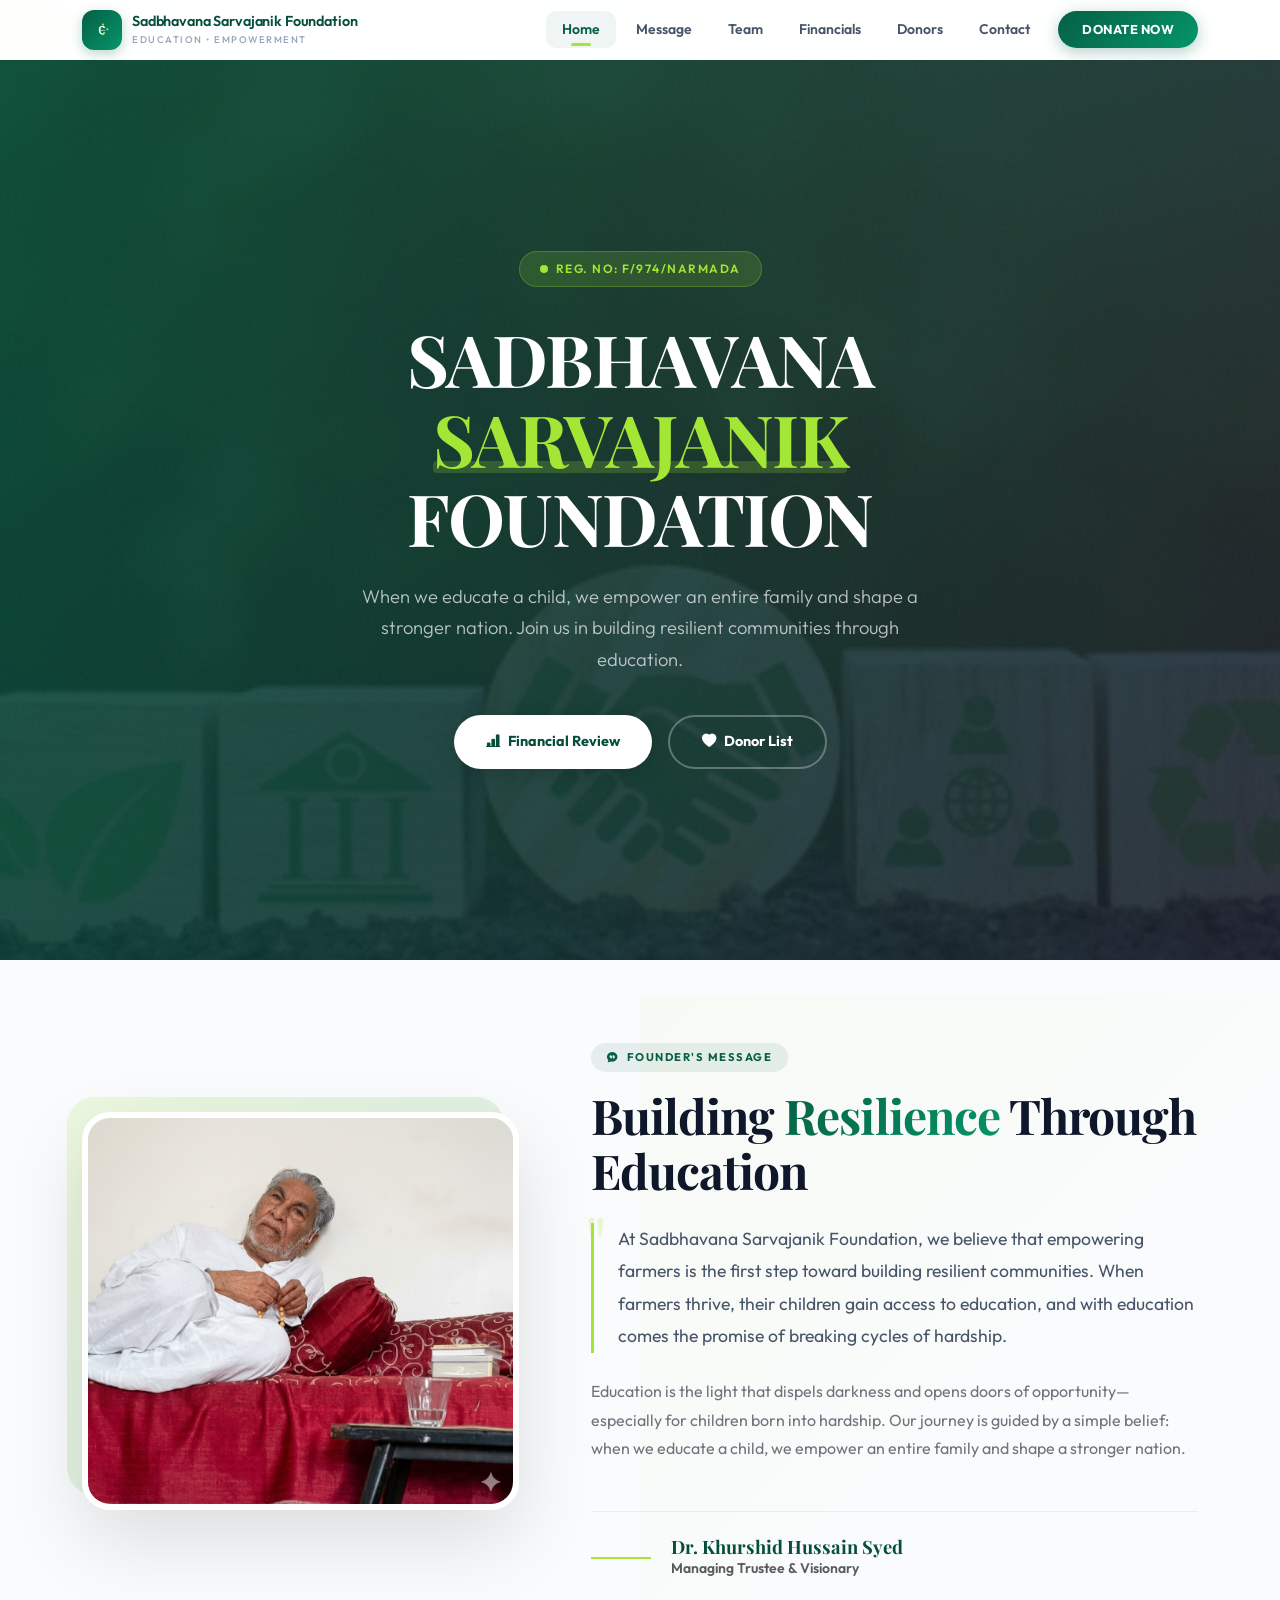
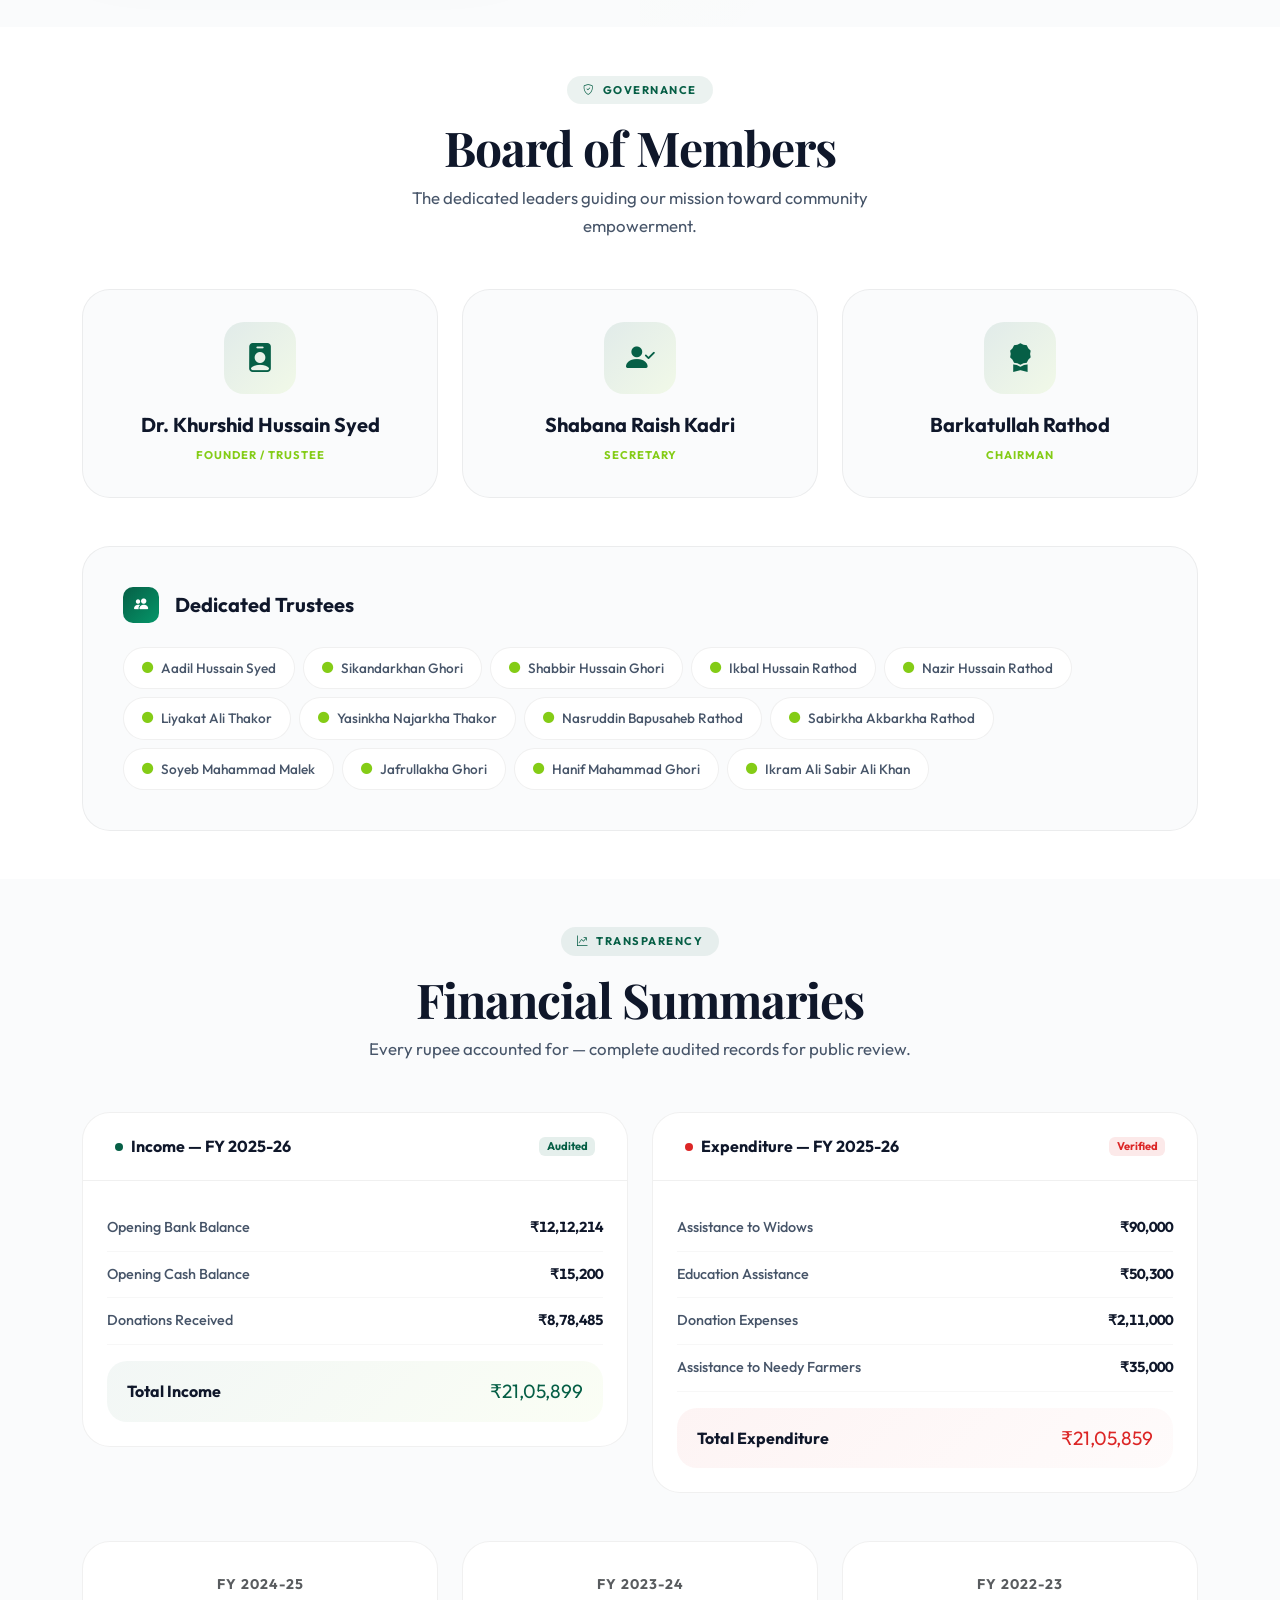
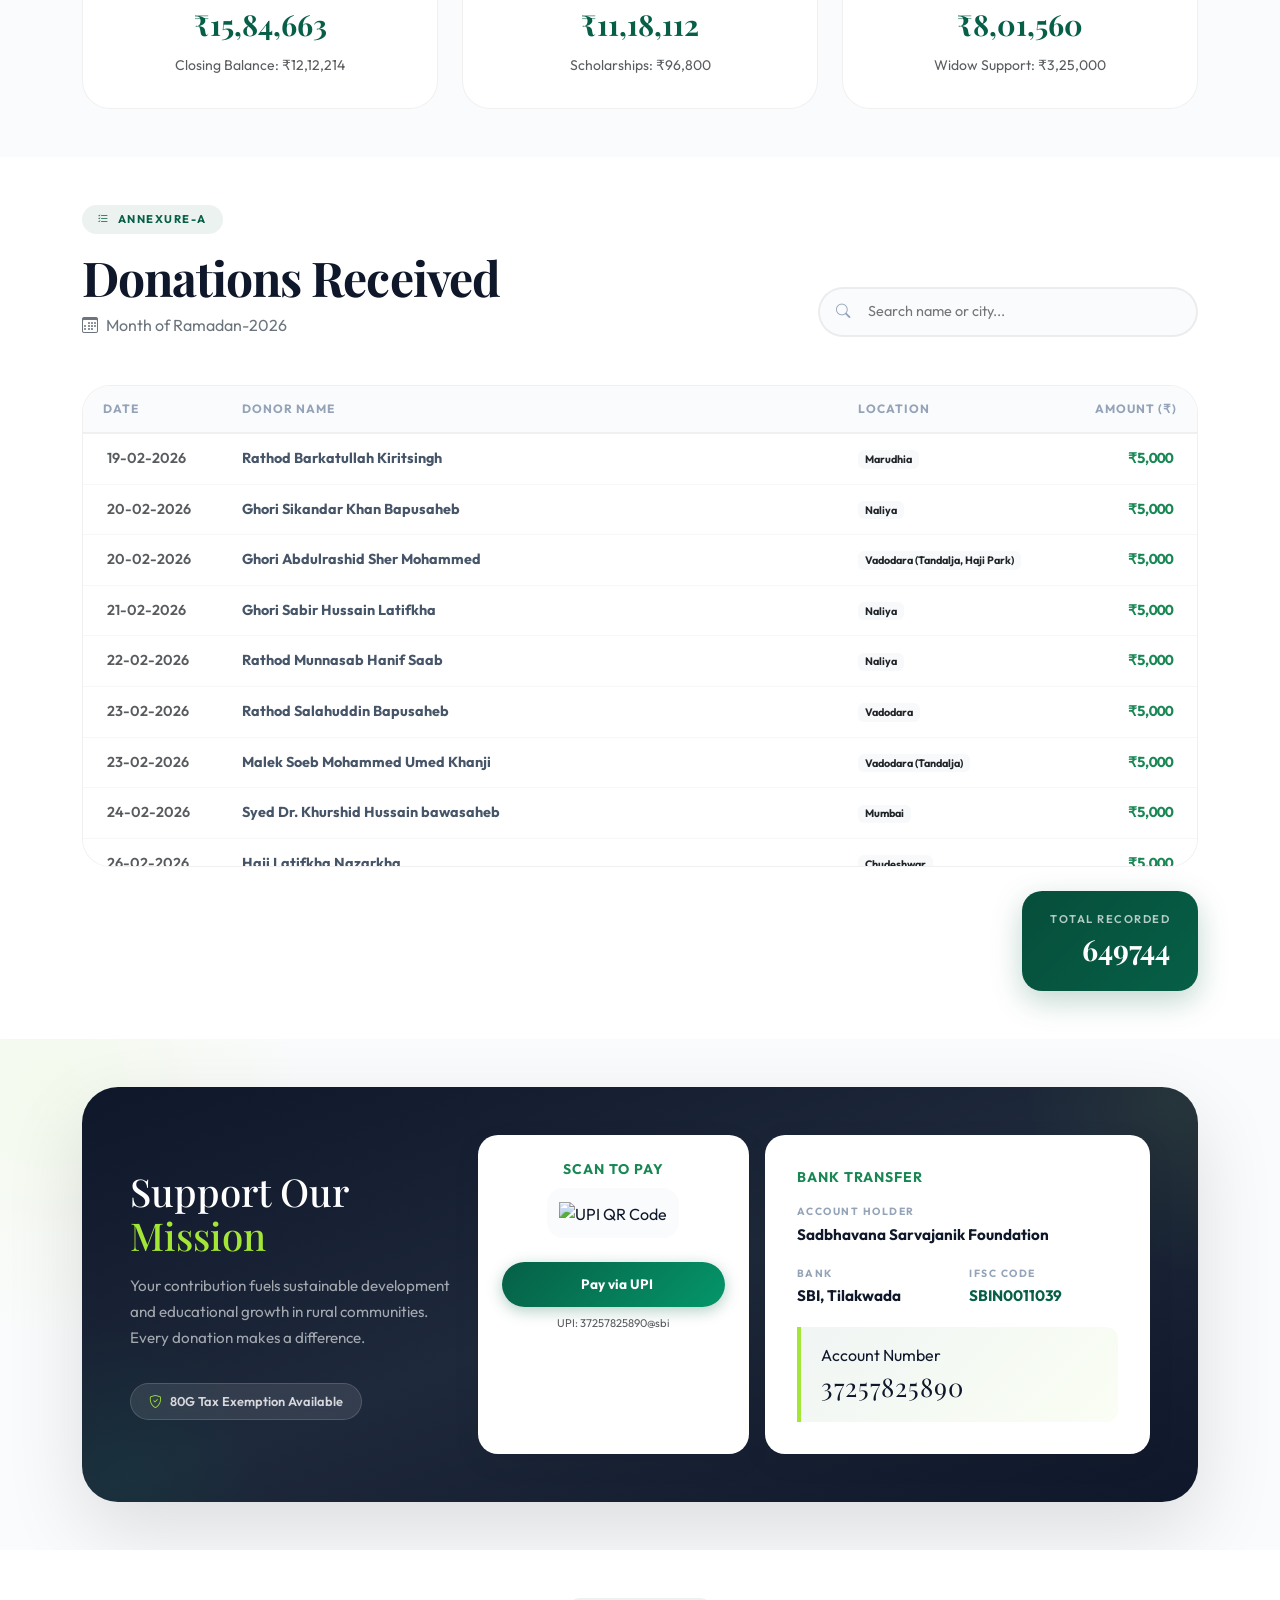
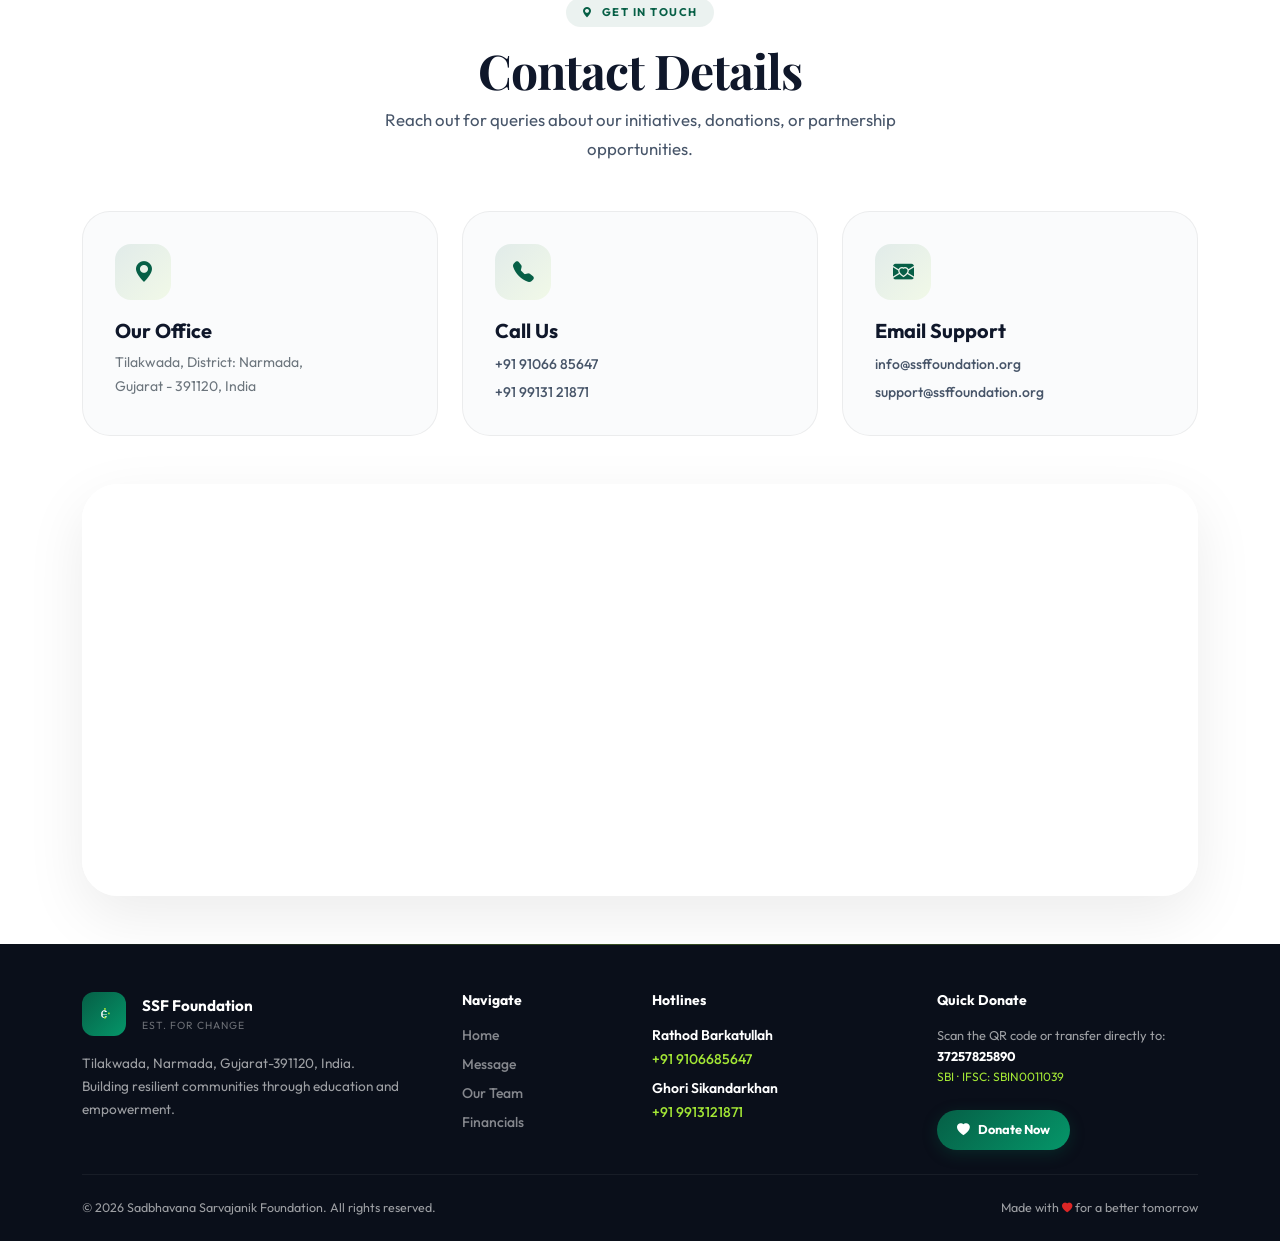
==== commit f2baf09c: "changes commit" ====
--- a/index.html
+++ b/index.html
@@ -59,7 +59,6 @@
 <header id="home" class="hero">
     <div class="hero-slide active" style="background-image: url('assets/images/banner1.png');"></div>
     <div class="hero-slide" style="background-image: url('assets/images/banner2.jpeg');"></div>
-    <div class="hero-slide" style="background-image: url('assets/images/banner1.png');"></div>
 
     <div class="hero-overlay"></div>
     <div class="hero-grain"></div>
@@ -91,14 +90,14 @@
         </div>
     </div>
 
-    <div class="hero-scroll-indicator">
+    <!-- <div class="hero-scroll-indicator">
         <span>Scroll</span>
         <div class="scroll-line"></div>
-    </div>
+    </div> -->
 </header>
 
 <!-- ========== STATS BAR ========== -->
-<section class="container">
+<!-- <section class="container">
     <div class="stats-bar" data-aos="fade-up" data-aos-delay="200">
         <div class="row g-0">
             <div class="col-6 col-md-3">
@@ -127,7 +126,7 @@
             </div>
         </div>
     </div>
-</section>
+</section> -->
 
 <!-- ========== FOUNDER MESSAGE ========== -->
 <section id="message" class="message-section section-padding">
--- a/assets/css/style.css
+++ b/assets/css/style.css
@@ -184,11 +184,12 @@
 
     /* ========== HERO ========== */
     .hero {
-        min-height: 92vh;
+        min-height: 100vh;
         display: flex;
         align-items: center;
         position: relative;
         overflow: hidden;
+        margin-bottom: 35px;
     }
 
     .hero-slide {
@@ -321,6 +322,7 @@
         display: flex;
         gap: 16px;
         flex-wrap: wrap;
+        margin-top: 5%;
     }
 
     .btn-hero-primary {
@@ -402,8 +404,9 @@
         .hero-scroll-indicator { display: none; }
     }
 
+    
     /* ========== STATS BAR ========== */
-    .stats-bar {
+    /* .stats-bar {
         background: var(--surface);
         margin-top: -60px;
         position: relative;
@@ -452,16 +455,17 @@
         font-weight: 600;
     }
 
-    @media (max-width: 767px) {
+    @media (max-width: 767px) and (max-width: 1024px) {
         .stats-bar { margin-top: -30px; border-radius: var(--radius-lg); }
         .stat-item:not(:last-child)::after { display: none; }
         .stat-item { padding: 1.2rem 1rem; border-bottom: 1px solid var(--border); }
         .stat-item:last-child { border-bottom: none; }
         .stat-number { font-size: 1.8rem; }
     }
+     */
 
     /* ========== SECTION COMMONS ========== */
-    .section-padding { padding: 6rem 0; }
+    .section-padding { padding: 3rem 0; }
 
     .section-label {
         display: inline-flex;
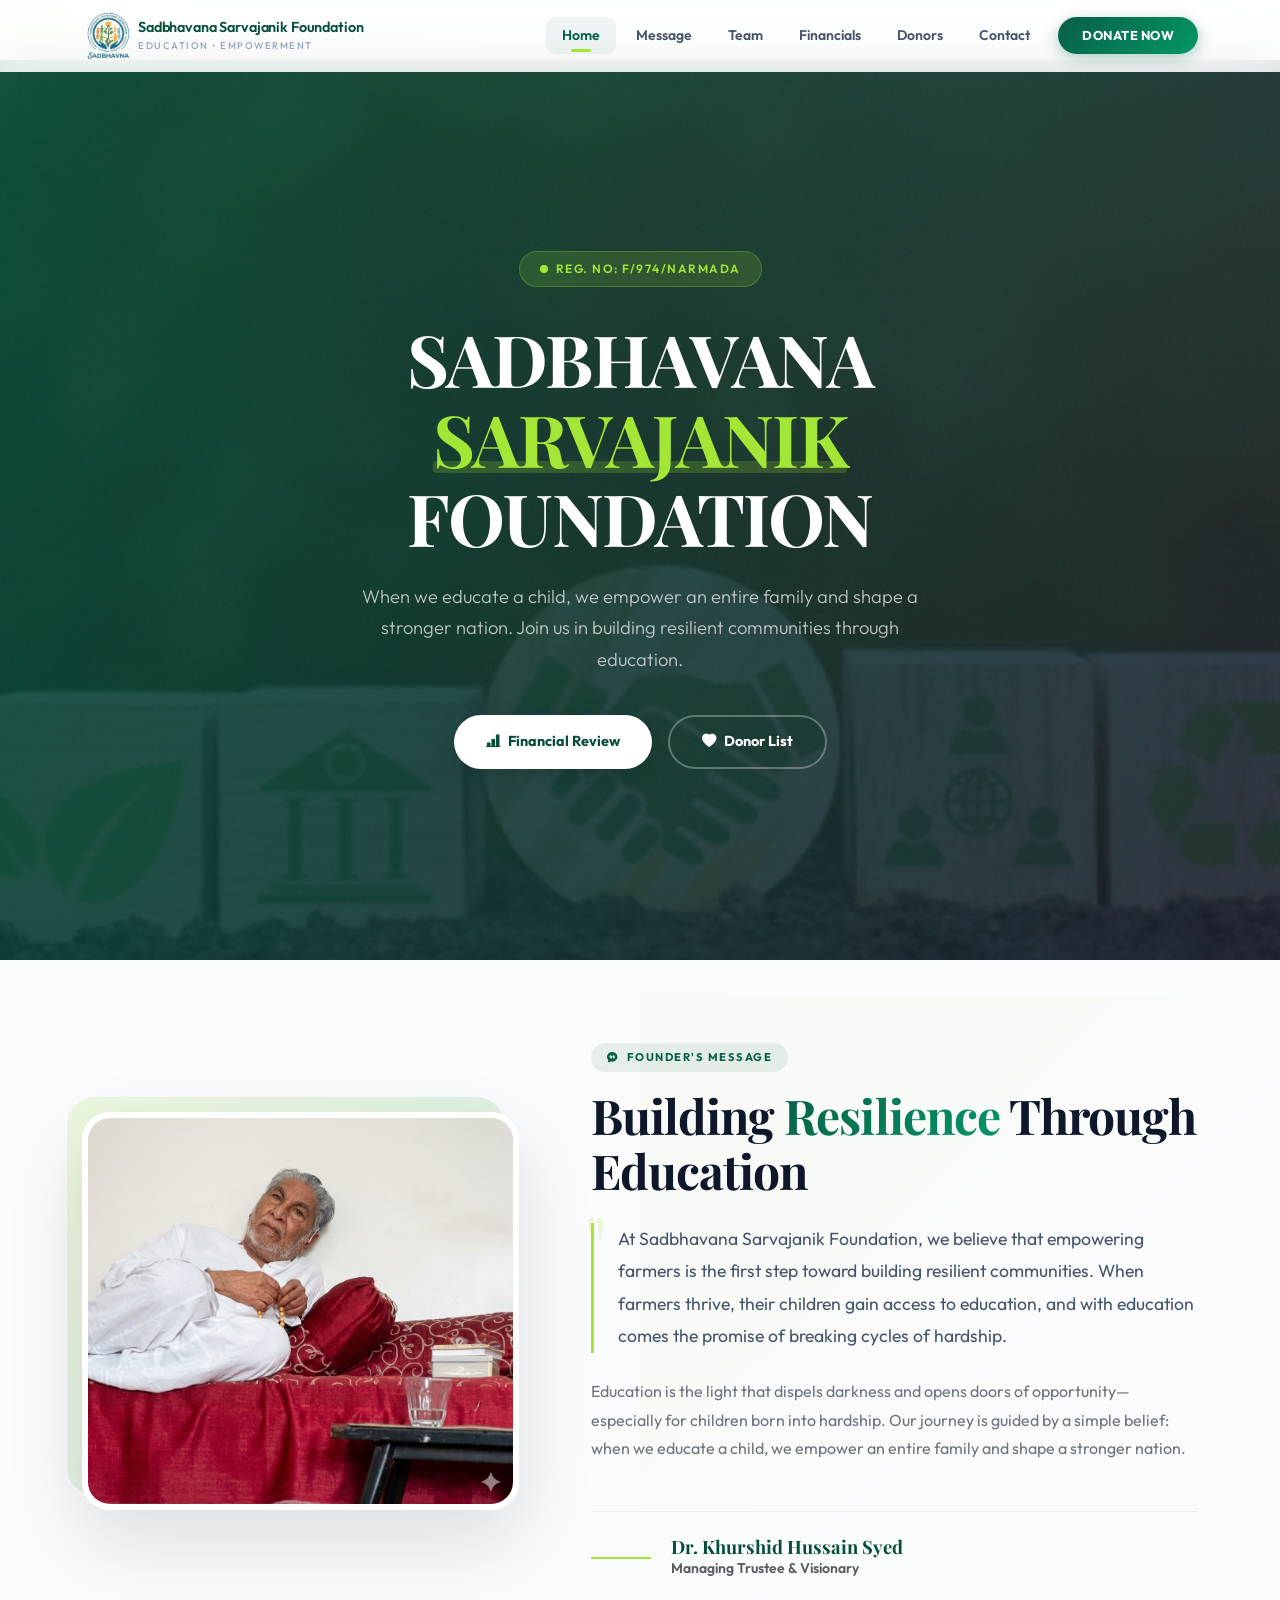
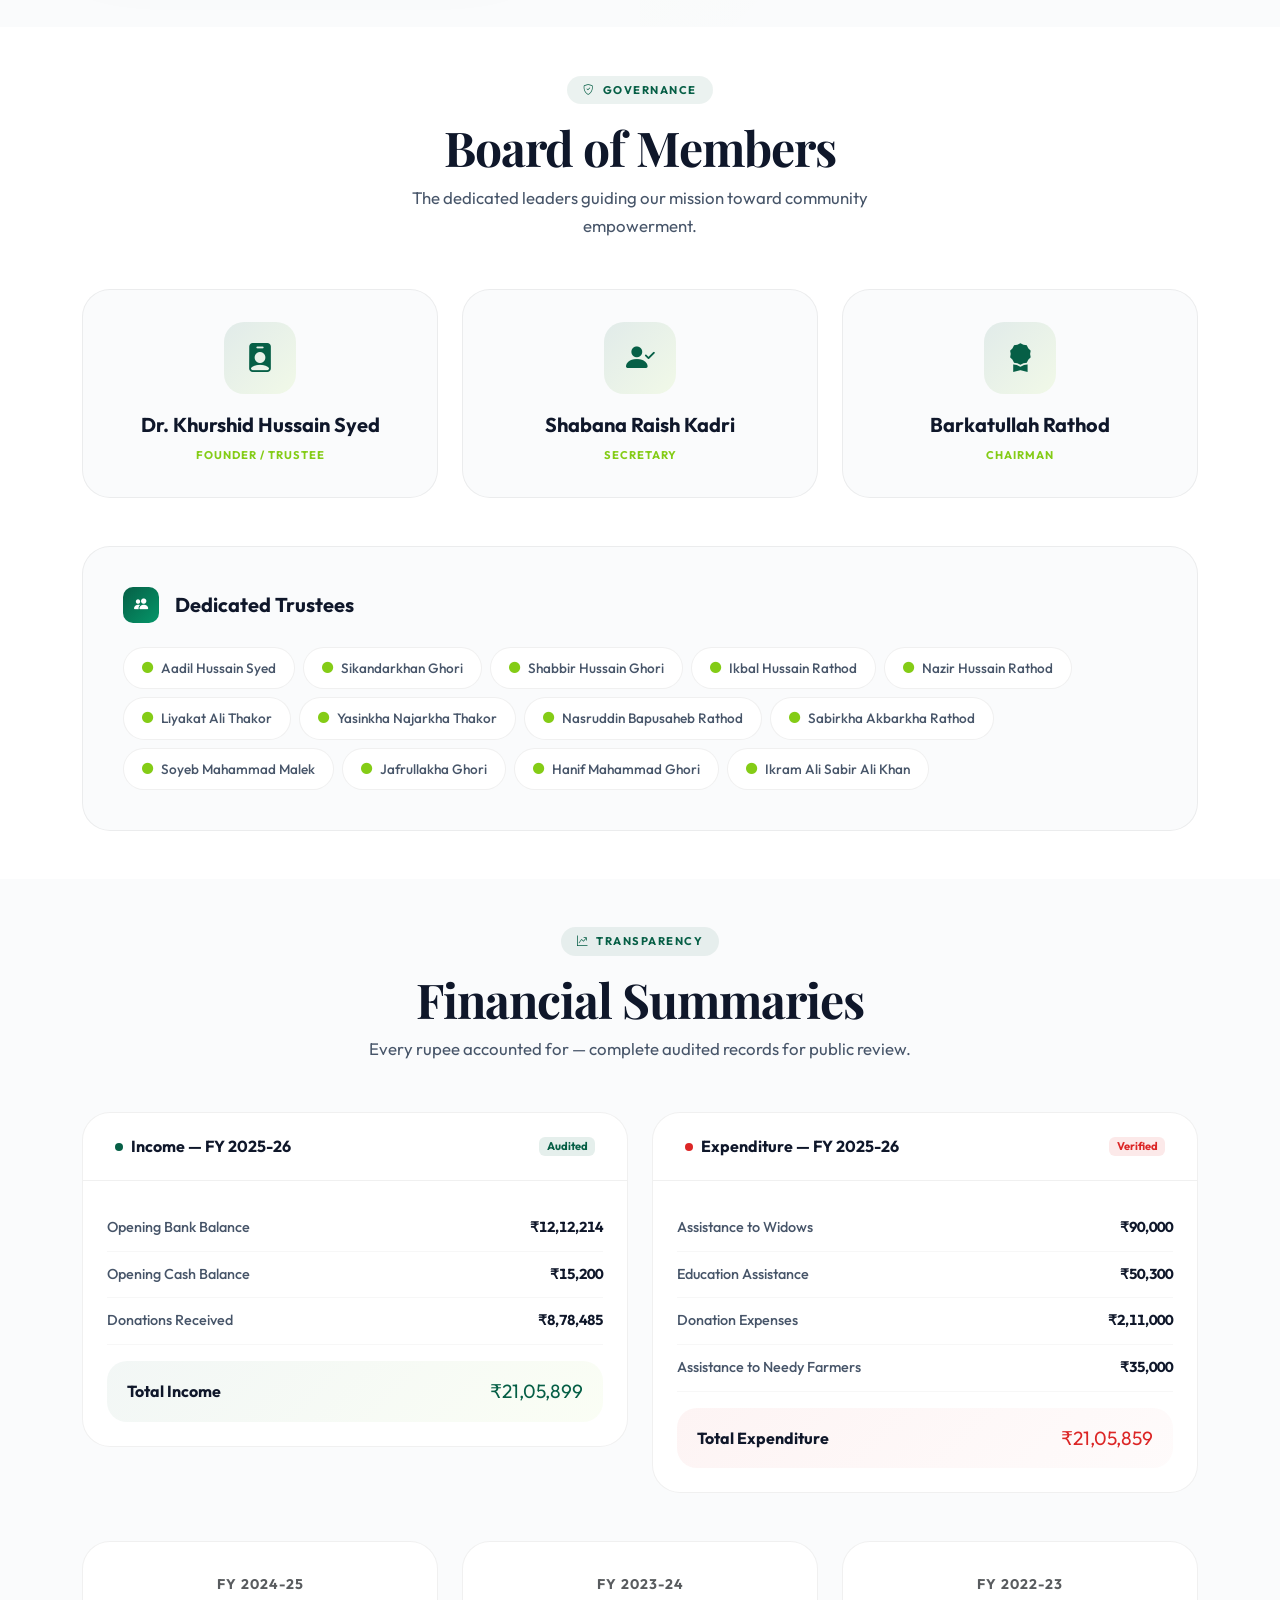
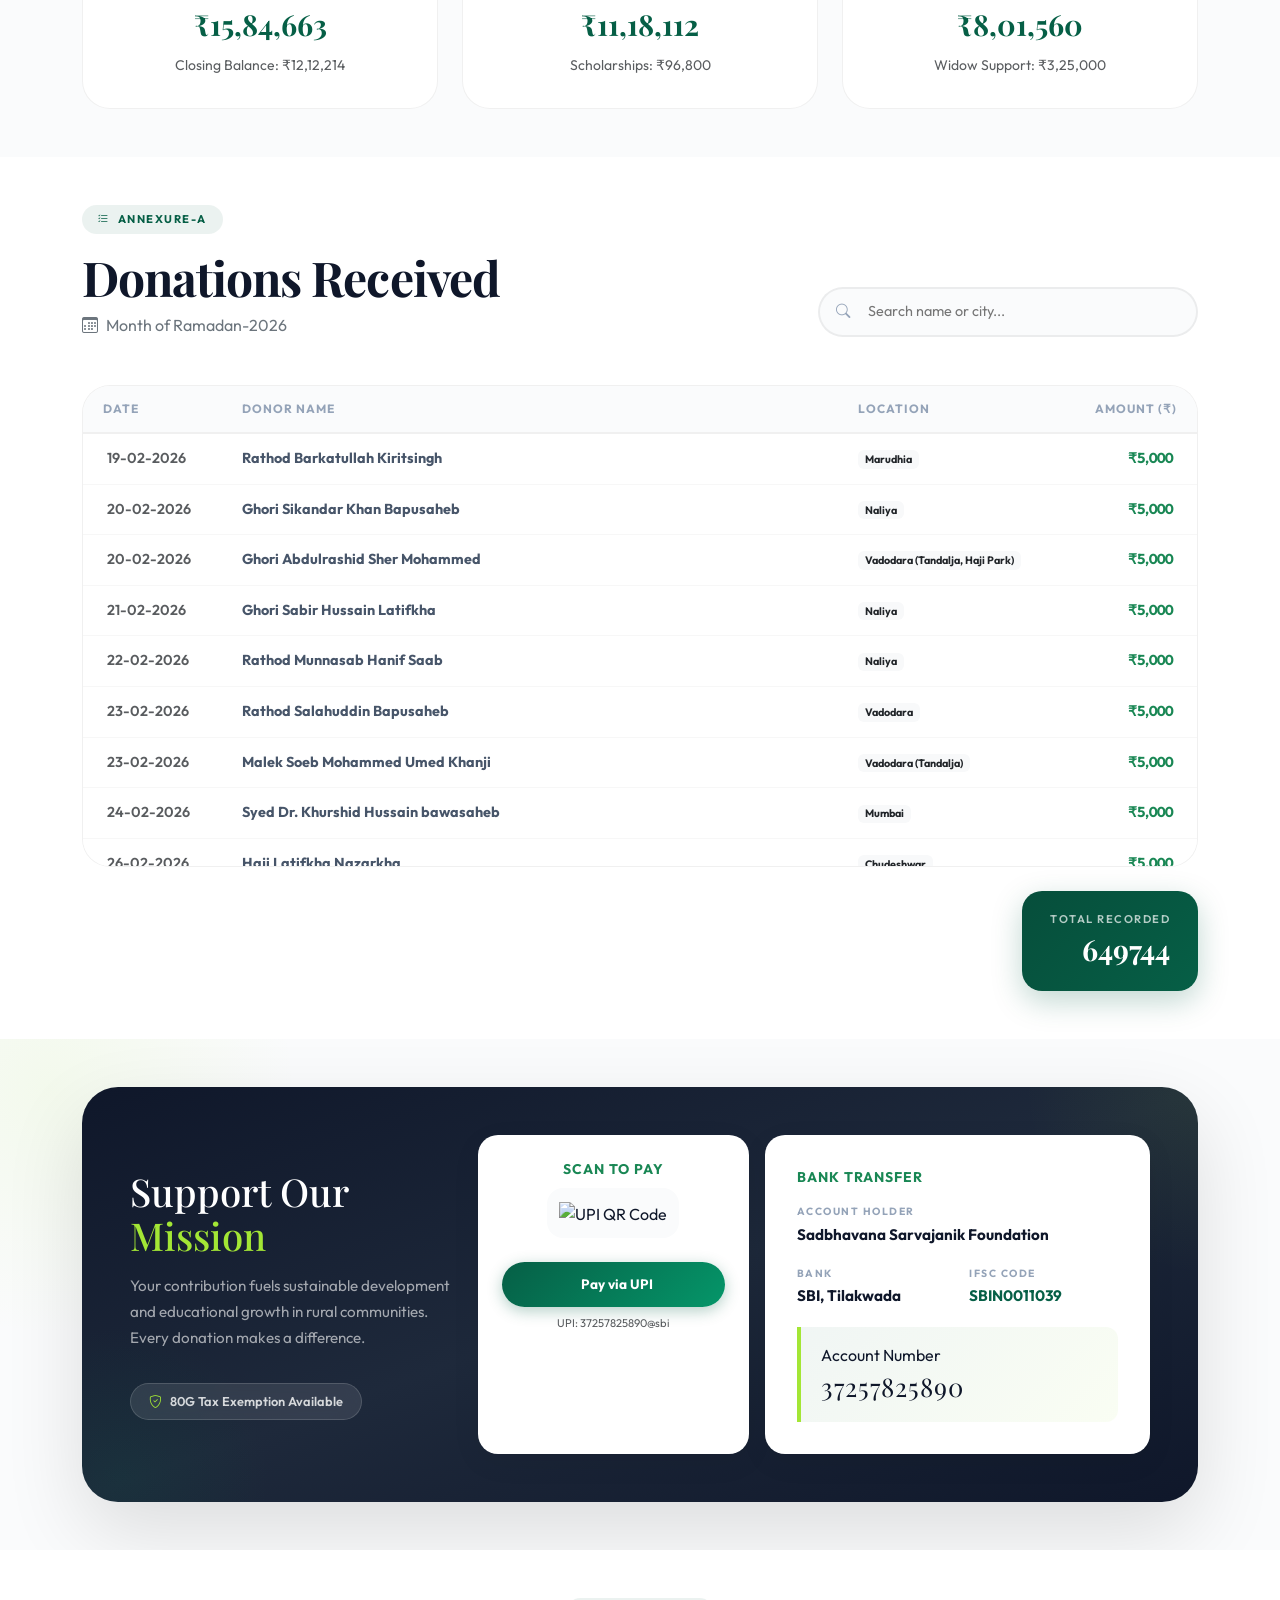
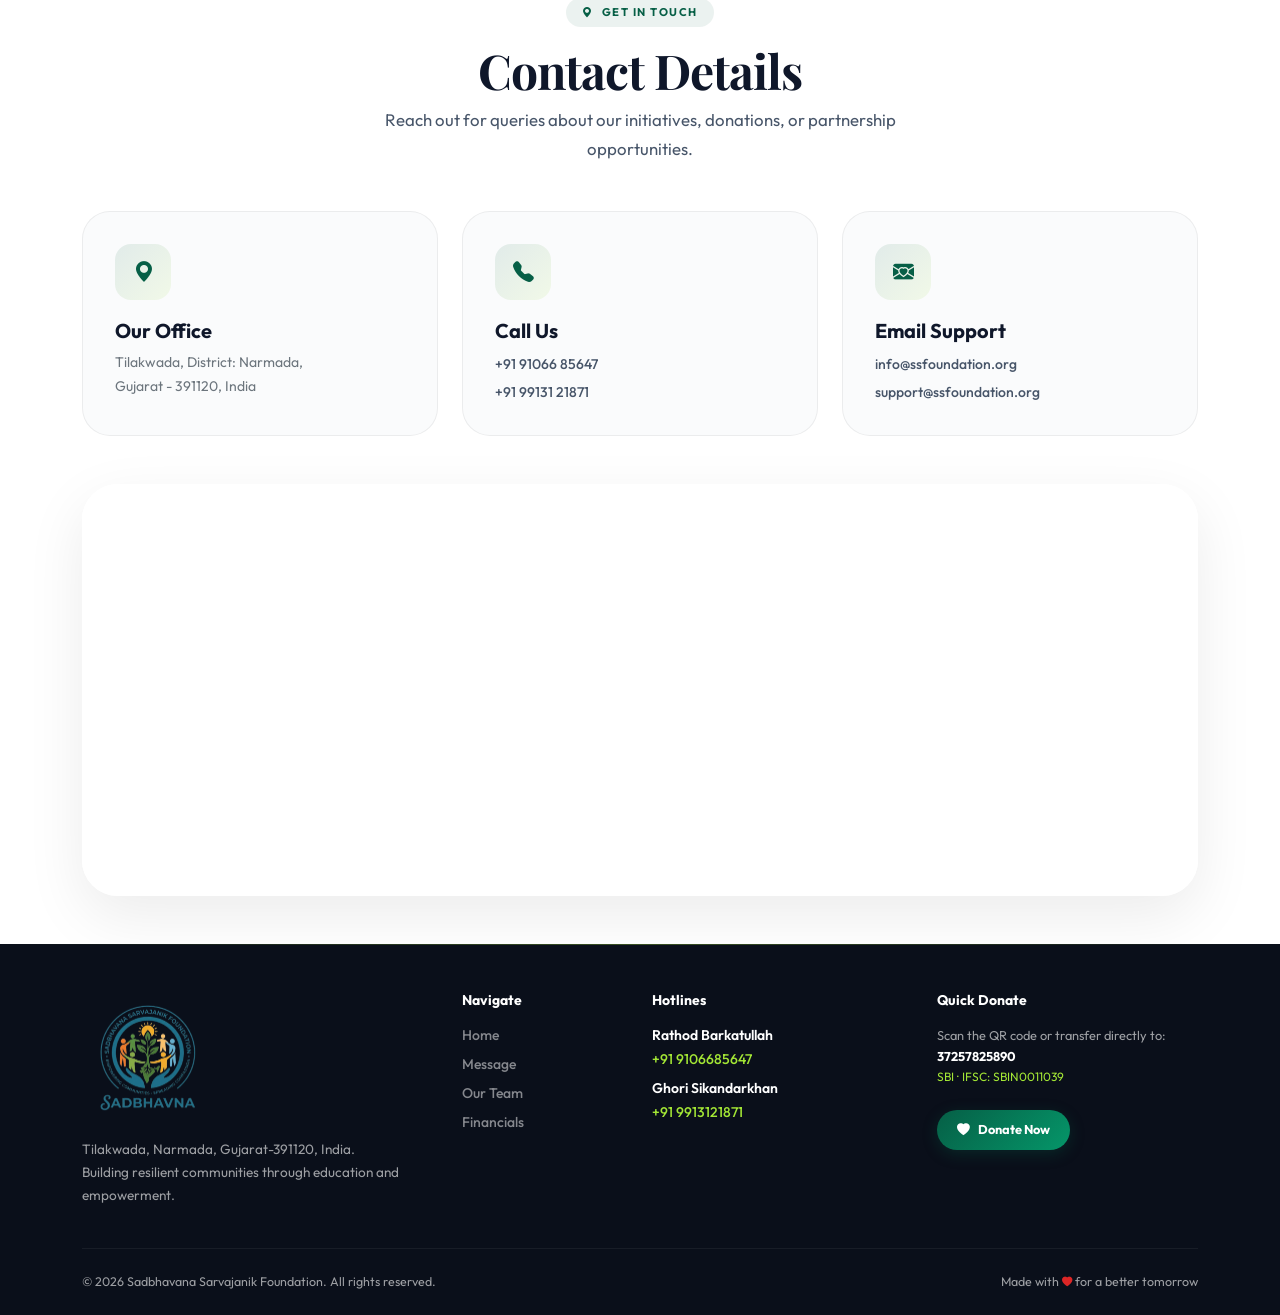
==== commit 028dcab4: "changes commit" ====
--- a/index.html
+++ b/index.html
@@ -22,12 +22,13 @@
     <div class="container">
         <a class="navbar-brand-wrap" href="#home">
             <div class="brand-icon">
-                <svg width="22" height="22" viewBox="0 0 100 100" fill="none">
+                <!-- <svg width="22" height="22" viewBox="0 0 100 100" fill="none">
                     <path d="M43.23 68.1C47.85 71.02 53.68 71.32 58.5 68.86C61.34 67.4 63.4 65.03 64.67 62.13C64.91 61.59 64.53 60.98 63.95 60.98H56.51C56.24 60.98 56.02 61.16 55.93 61.41C55.43 62.72 54.49 63.79 53.22 64.45C51.13 65.51 48.61 65.38 46.61 64.12C44.61 62.86 43.43 60.67 43.43 58.33V53.22H63.89C64.5 53.22 65 52.72 65 52.11C65 51.5 64.5 51 63.89 51H43.43V43.1C43.43 40.76 44.61 38.57 46.61 37.31C48.61 36.05 51.13 35.92 53.22 36.98C54.49 37.64 55.43 38.71 55.93 40.02C56.02 40.27 56.24 40.45 56.51 40.45H63.95C64.53 40.45 64.91 39.84 64.67 39.3C63.4 36.4 61.34 34.03 58.5 32.57C53.68 30.11 47.85 30.41 43.23 33.33C38.61 36.25 35.88 41.25 35.88 46.51V54.91C35.88 60.18 38.61 65.18 43.23 68.1Z" fill="white"/>
                     <path d="M54.71 20.35C52.13 20.35 50 22.48 50 25.06C50 27.64 52.13 29.77 54.71 29.77C57.29 29.77 59.42 27.64 59.42 25.06C59.42 22.48 57.29 20.35 54.71 20.35Z" fill="#a3e635"/>
                     <path d="M74.39 42.17C71.81 42.17 69.68 44.3 69.68 46.88C69.68 49.46 71.81 51.59 74.39 51.59C76.97 51.59 79.1 49.46 79.1 46.88C79.1 44.3 76.97 42.17 74.39 42.17Z" fill="#a3e635"/>
                     <path d="M54.71 63.98C52.13 63.98 50 66.11 50 68.69C50 71.27 52.13 73.4 54.71 73.4C57.29 73.4 59.42 71.27 59.42 68.69C59.42 66.11 57.29 63.98 54.71 63.98Z" fill="#a3e635"/>
-                </svg>
+                </svg> -->
+                 <img src="./assets/images/logo1.png" alt="">
             </div>
             <div>
                 <div class="brand-name">Sadbhavana Sarvajanik Foundation</div>
@@ -470,10 +471,10 @@
                     <div class="contact-icon"><i class="bi bi-envelope-heart-fill"></i></div>
                     <h5 class="fw-bold mb-2">Email Support</h5>
                     <p class="mb-1">
-                        <a href="mailto:info@ssffoundation.org" class="contact-link small">info@ssffoundation.org</a>
+                        <a href="mailto:info@ssffoundation.org" class="contact-link small">info@ssfoundation.org</a>
                     </p>
                     <p class="mb-0">
-                        <a href="mailto:support@ssffoundation.org" class="contact-link small">support@ssffoundation.org</a>
+                        <a href="mailto:support@ssffoundation.org" class="contact-link small">support@ssfoundation.org</a>
                     </p>
                 </div>
             </div>
@@ -497,17 +498,9 @@
             <div class="col-lg-4">
                 <div class="d-flex align-items-center gap-3 mb-3">
                     <div class="footer-brand-icon">
-                        <svg width="20" height="20" viewBox="0 0 100 100" fill="none">
-                            <path d="M43.23 68.1C47.85 71.02 53.68 71.32 58.5 68.86C61.34 67.4 63.4 65.03 64.67 62.13C64.91 61.59 64.53 60.98 63.95 60.98H56.51C56.24 60.98 56.02 61.16 55.93 61.41C55.43 62.72 54.49 63.79 53.22 64.45C51.13 65.51 48.61 65.38 46.61 64.12C44.61 62.86 43.43 60.67 43.43 58.33V53.22H63.89C64.5 53.22 65 52.72 65 52.11C65 51.5 64.5 51 63.89 51H43.43V43.1C43.43 40.76 44.61 38.57 46.61 37.31C48.61 36.05 51.13 35.92 53.22 36.98C54.49 37.64 55.43 38.71 55.93 40.02C56.02 40.27 56.24 40.45 56.51 40.45H63.95C64.53 40.45 64.91 39.84 64.67 39.3C63.4 36.4 61.34 34.03 58.5 32.57C53.68 30.11 47.85 30.41 43.23 33.33C38.61 36.25 35.88 41.25 35.88 46.51V54.91C35.88 60.18 38.61 65.18 43.23 68.1Z" fill="white"/>
-                            <path d="M54.71 20.35C52.13 20.35 50 22.48 50 25.06C50 27.64 52.13 29.77 54.71 29.77C57.29 29.77 59.42 27.64 59.42 25.06C59.42 22.48 57.29 20.35 54.71 20.35Z" fill="#a3e635"/>
-                            <path d="M74.39 42.17C71.81 42.17 69.68 44.3 69.68 46.88C69.68 49.46 71.81 51.59 74.39 51.59C76.97 51.59 79.1 49.46 79.1 46.88C79.1 44.3 76.97 42.17 74.39 42.17Z" fill="#a3e635"/>
-                            <path d="M54.71 63.98C52.13 63.98 50 66.11 50 68.69C50 71.27 52.13 73.4 54.71 73.4C57.29 73.4 59.42 71.27 59.42 68.69C59.42 66.11 57.29 63.98 54.71 63.98Z" fill="#a3e635"/>
-                        </svg>
-                    </div>
-                    <div>
-                        <div class="text-white fw-bold" style="font-size: 0.95rem;">SSF Foundation</div>
-                        <div style="font-size: 0.65rem; color: rgba(255,255,255,0.4); text-transform: uppercase; letter-spacing: 1px;">Est. for Change</div>
-                    </div>
+                        <img src="./assets/images/logo1.png" alt="">
+                    </div>
+                   
                 </div>
                 <p style="font-size: 0.85rem; line-height: 1.7; max-width: 320px;">
                     Tilakwada, Narmada, Gujarat-391120, India. <br>Building resilient communities through education and empowerment.
--- a/assets/css/style.css
+++ b/assets/css/style.css
@@ -87,22 +87,22 @@
     .navbar-brand-wrap {
         display: flex;
         align-items: center;
-        gap: 10px;
+        gap: 4px;
         text-decoration: none;
         transition: var(--transition);
     }
     .navbar-brand-wrap:hover { opacity: 0.8; }
 
     .brand-icon {
-        width: 40px;
-        height: 40px;
-        background: linear-gradient(135deg, var(--primary), var(--primary-light));
+        width: 52px;
+        height: 52px;
+        /* background: linear-gradient(135deg, var(--primary), var(--primary-light)); */
         border-radius: 12px;
         display: flex;
         align-items: center;
         justify-content: center;
         flex-shrink: 0;
-        box-shadow: 0 4px 12px rgba(6,95,70,0.25);
+        /* box-shadow: 0 4px 12px rgba(6,95,70,0.25); */
     }
 
     .brand-name {
@@ -604,6 +604,7 @@
         line-height: 1.85;
         color: var(--text-secondary);
         font-weight: 400;
+        
     }
 
     .signature-block {
@@ -1149,16 +1150,61 @@
         background: linear-gradient(90deg, transparent, rgba(163,230,53,0.3), transparent);
     }
 
-    .footer-brand-icon {
-        width: 44px;
-        height: 44px;
-        background: linear-gradient(135deg, var(--primary), var(--primary-light));
-        border-radius: 12px;
-        display: flex;
-        align-items: center;
-        justify-content: center;
-        flex-shrink: 0;
-    }
+    /* Logo Fix */
+.footer-brand-icon img {
+    width: 130px;
+    height: 130px;
+    object-fit: contain;
+}
+
+/* Mobile Center Alignment */
+@media (max-width: 768px) {
+
+    /* Center all columns */
+    .footer-main .col-lg-4,
+    .footer-main .col-lg-3,
+    .footer-main .col-lg-2,
+    .footer-main .col-md-4 {
+        text-align: center !important;
+    }
+
+    /* Center logo + remove left alignment */
+    .footer-main .d-flex.align-items-center {
+        justify-content: center !important;
+    }
+
+    /* Center paragraph text */
+    .footer-main p {
+        margin-left: auto;
+        margin-right: auto;
+    }
+
+    /* Center links */
+    .footer-main .footer-link {
+        display: inline-block;
+    }
+
+    /* Hotline section center */
+    .footer-main .d-flex.flex-column {
+        align-items: center;
+    }
+
+    /* Button center */
+    .btn-upi {
+        margin-left: auto;
+        margin-right: auto;
+    }
+
+    /* Bottom footer center */
+    .footer-divider {
+        text-align: center;
+    }
+
+    /* Fix max-width text issue */
+    .footer-main p[style*="max-width"] {
+        max-width: 100% !important;
+    }
+}
 
     .footer-link {
         color: rgba(255,255,255,0.5);
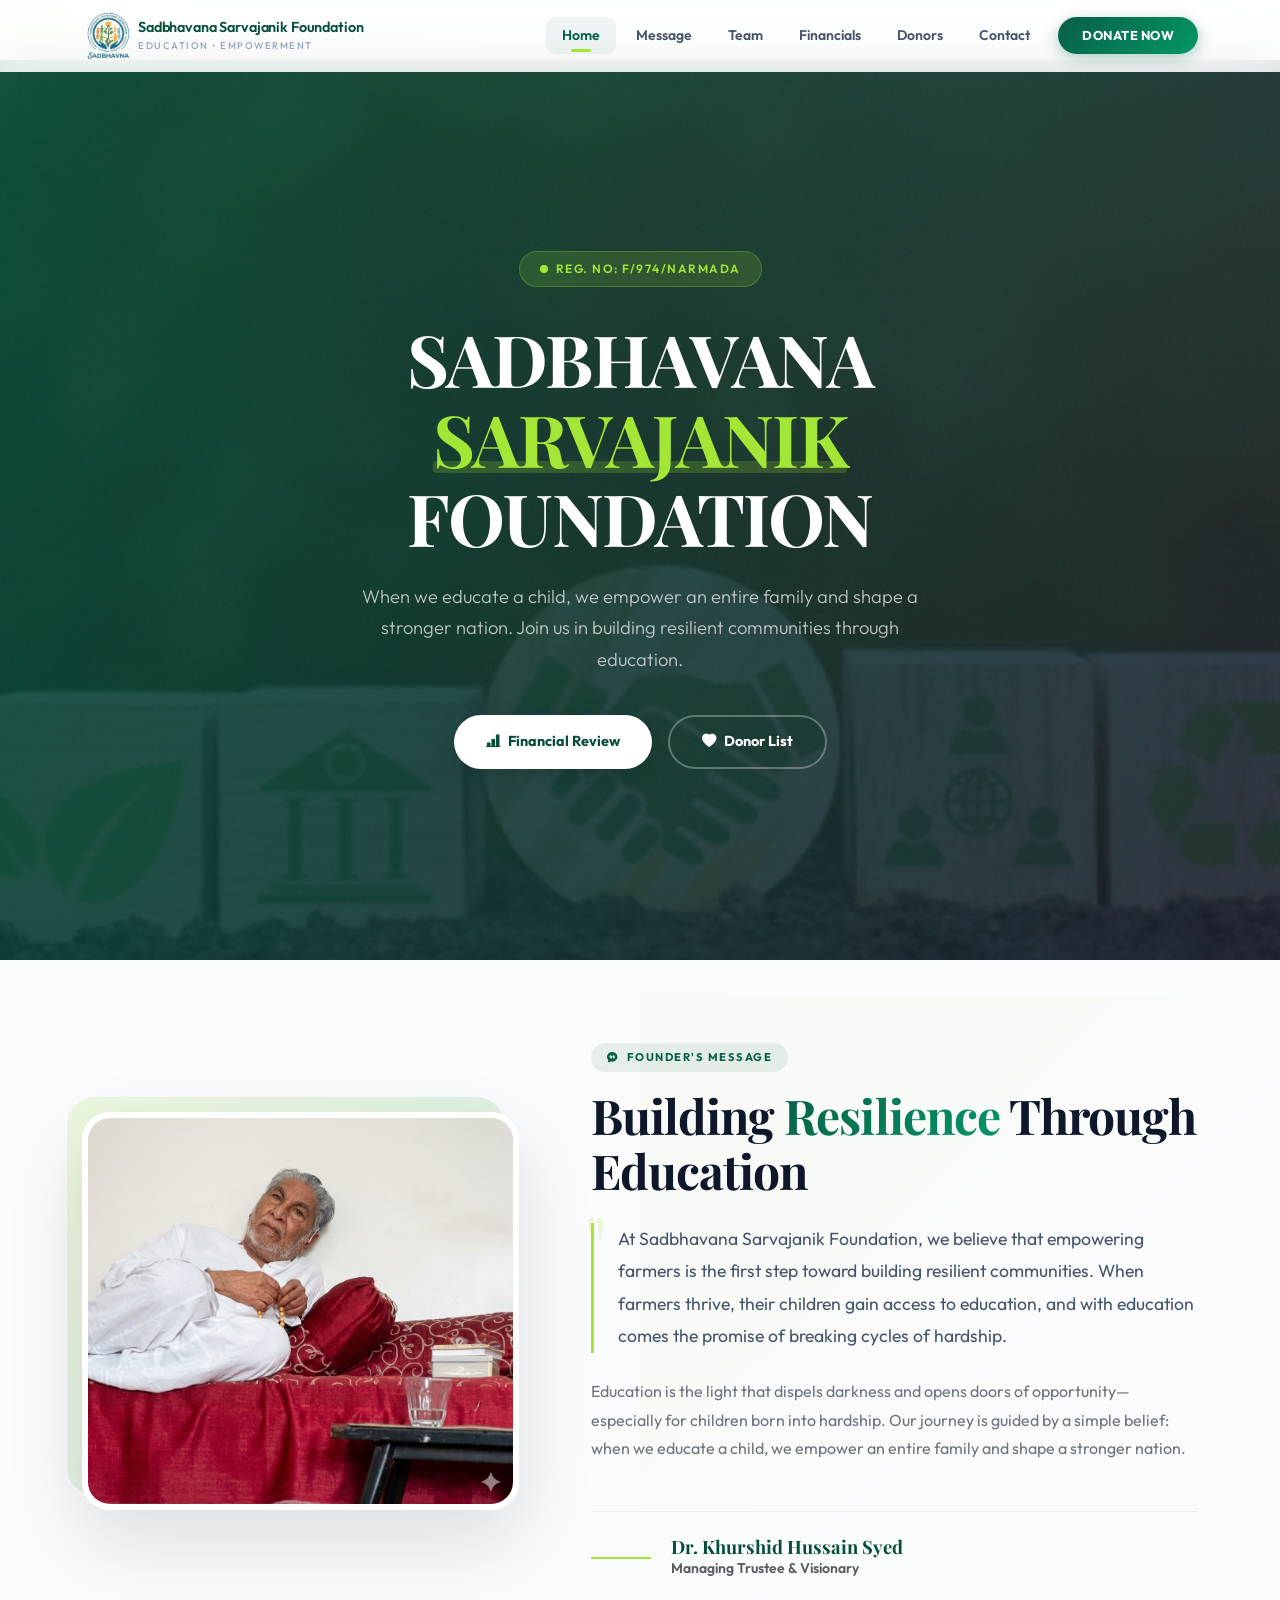
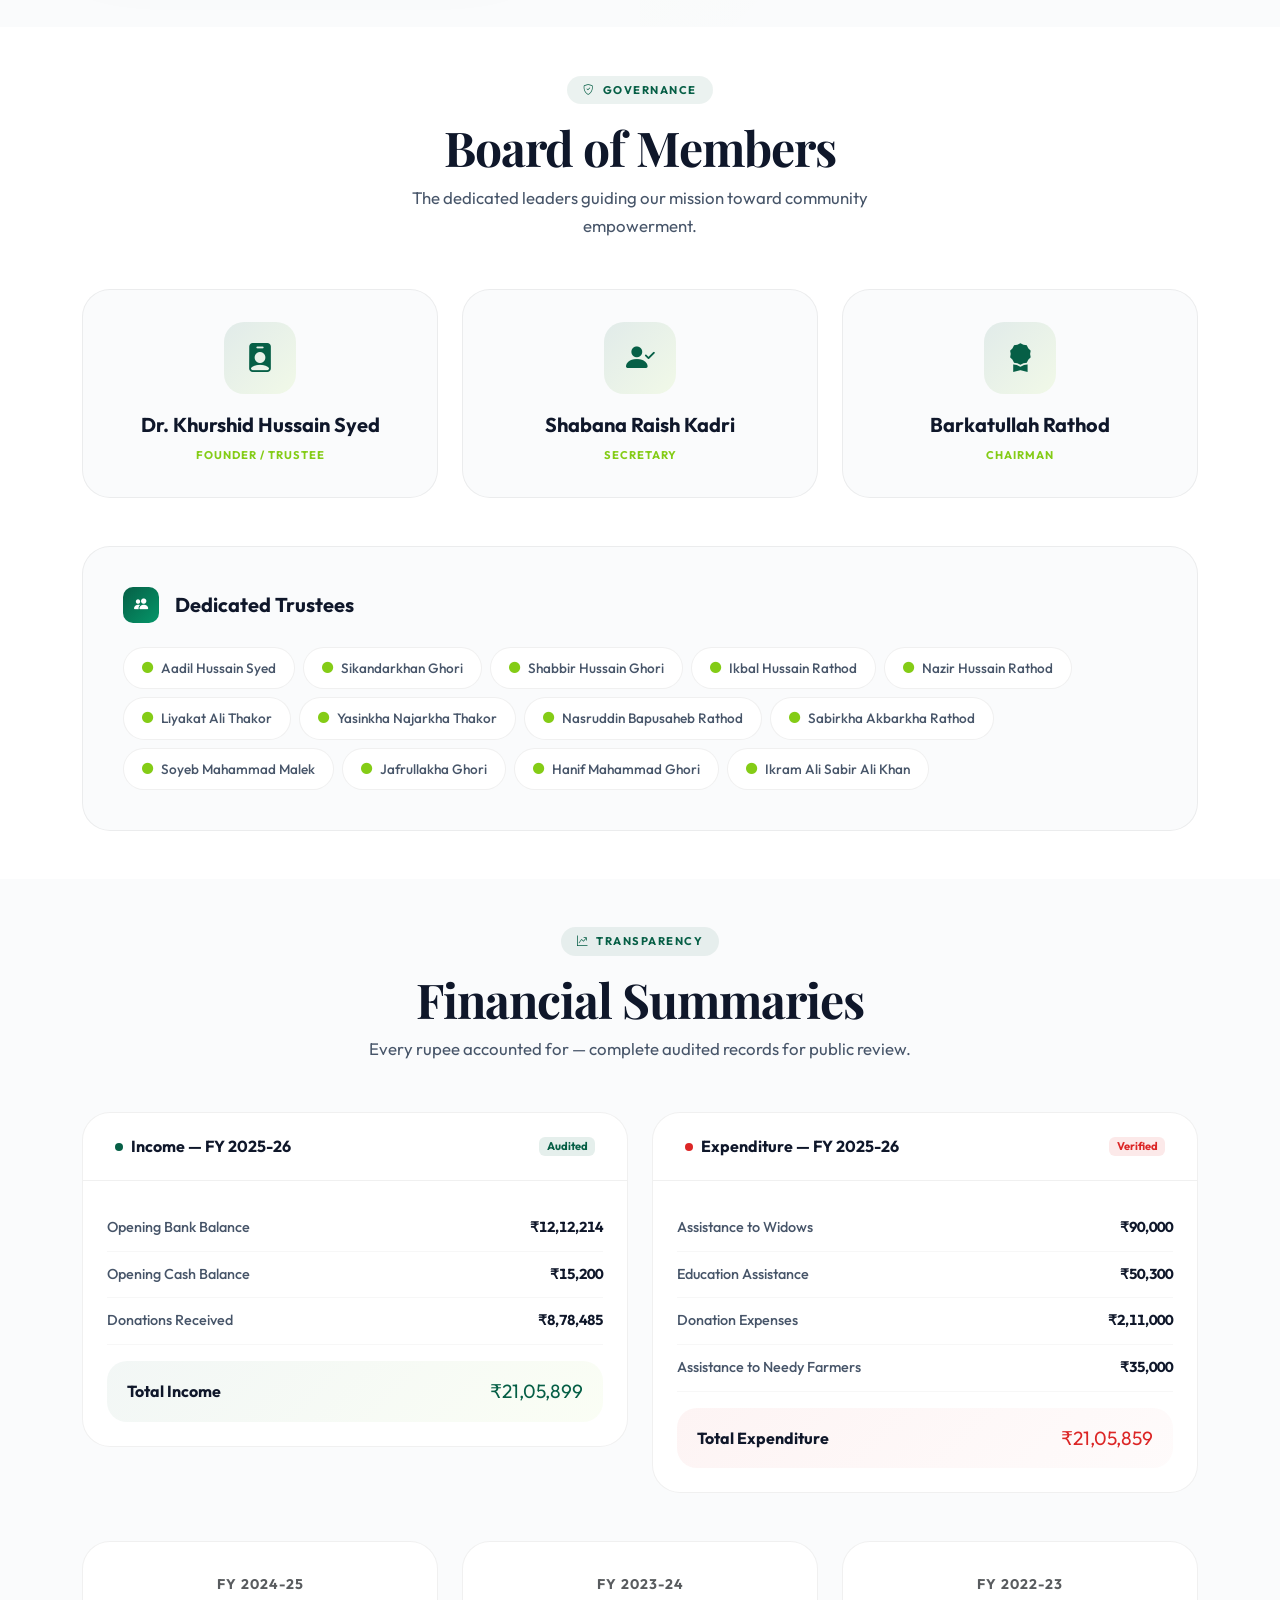
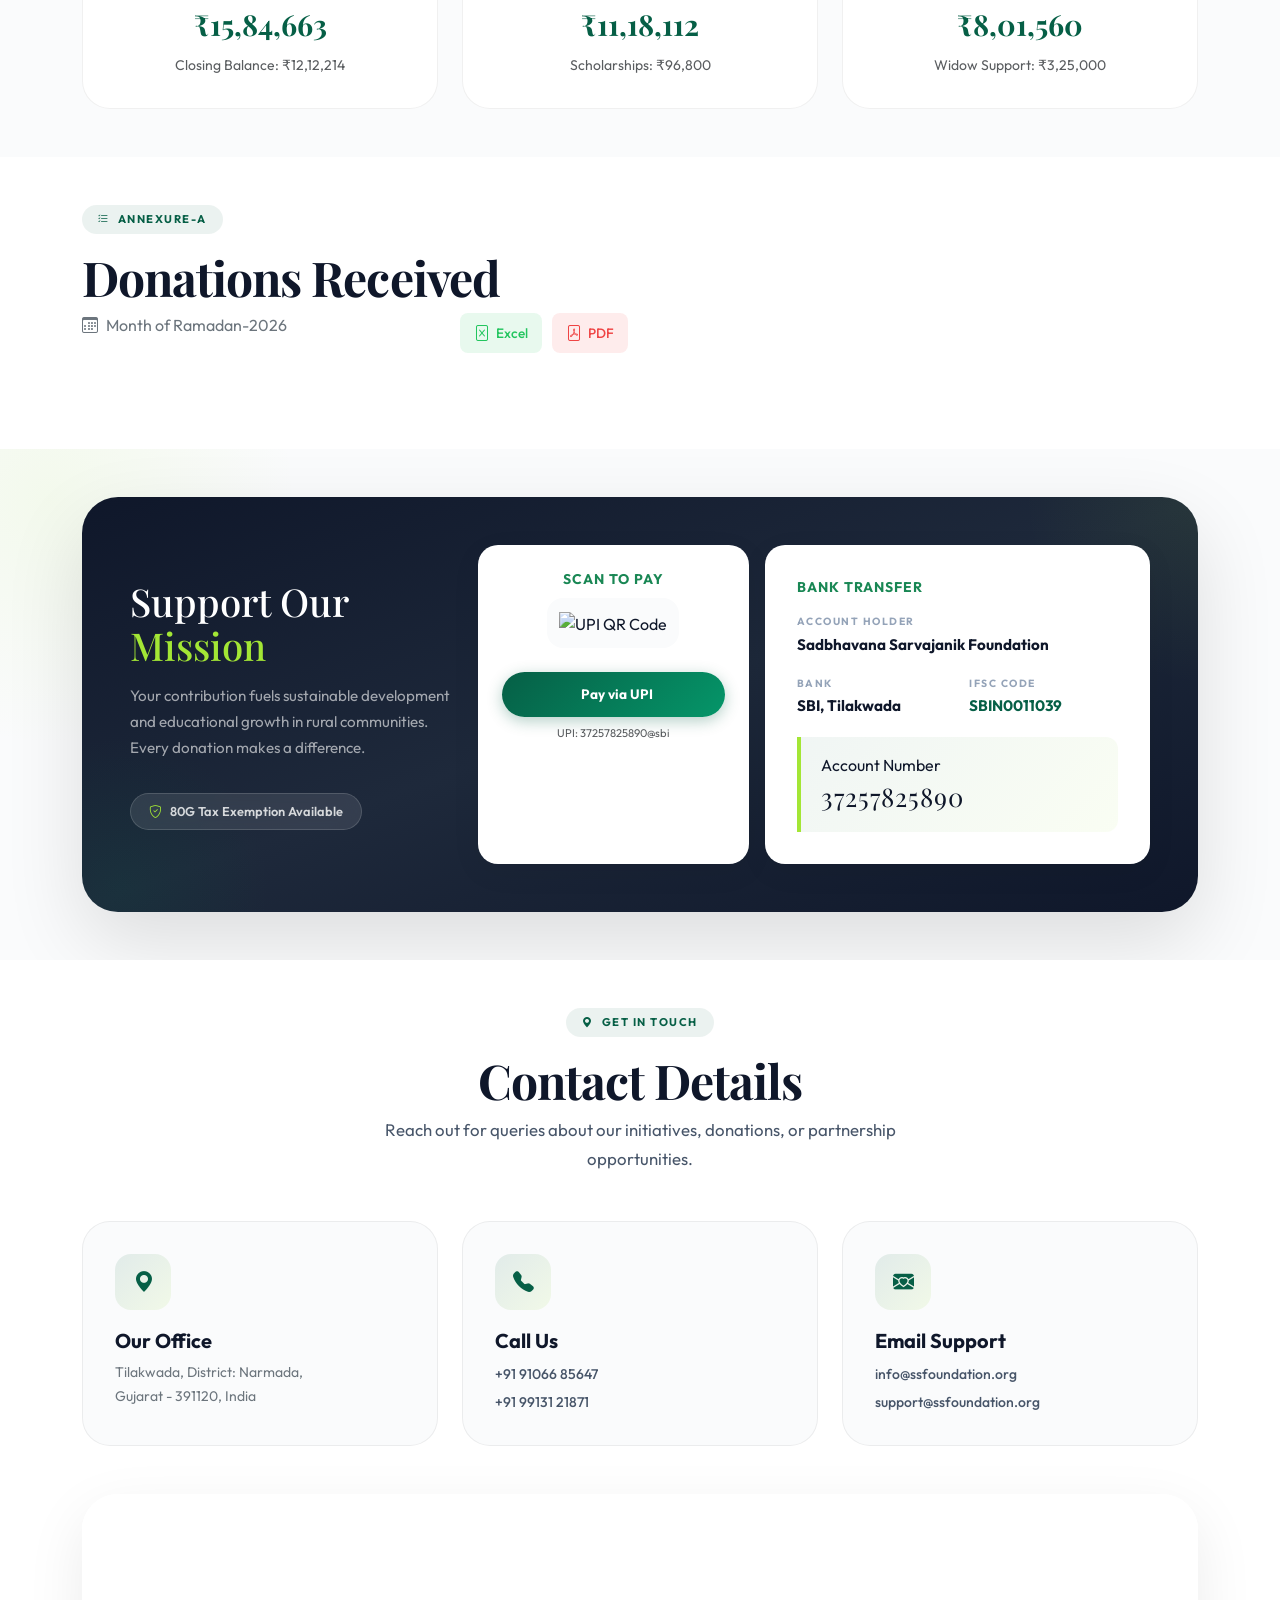
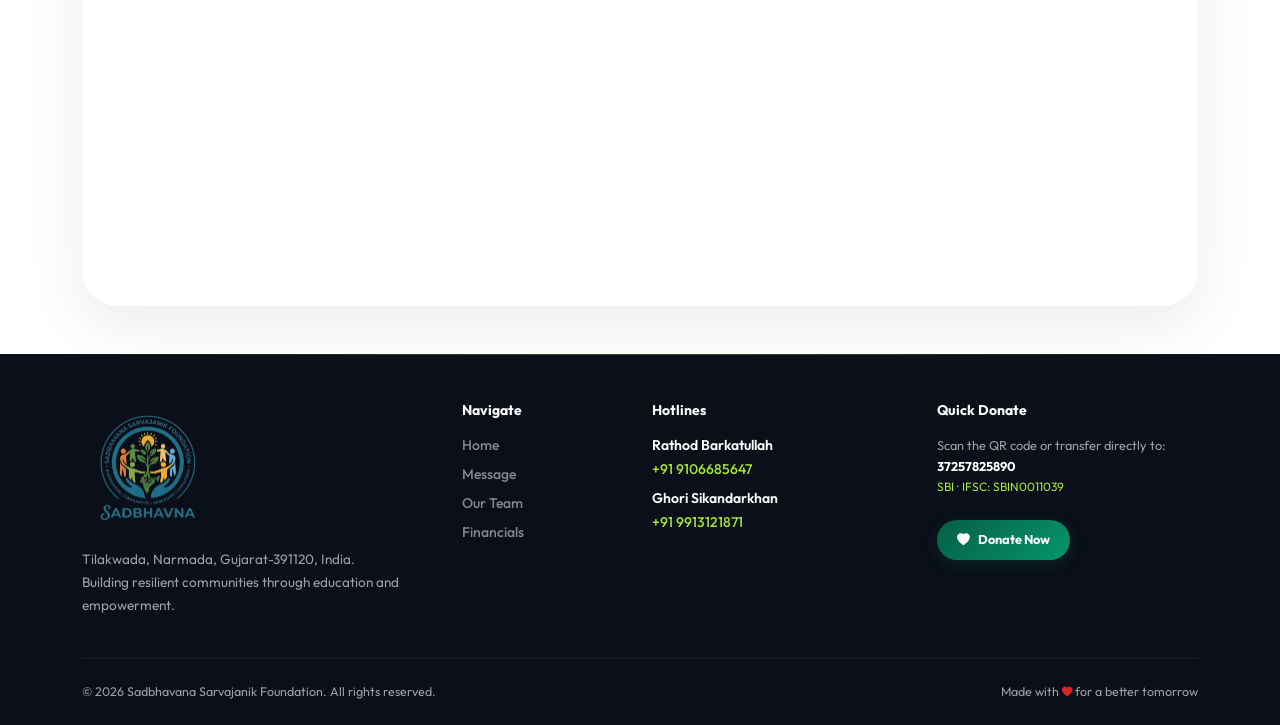
==== commit bb04eca8: "changes commit" ====
--- a/index.html
+++ b/index.html
@@ -327,19 +327,36 @@
                     <i class="bi bi-list-check"></i> Annexure-A
                 </div>
                 <h2 class="section-title mb-2">Donations Received</h2>
-                <p class="text-secondary mb-0">
+                <div class="d-flex justify-content-between">
+                    <div>
+                         <p class="text-secondary mb-0">
                     <i class="bi bi-calendar3 me-2"></i>Month of Ramadan-2026
                 </p>
-            </div>
-            <div class="col-lg-6 text-lg-end" data-aos="fade-left">
+                    </div>
+                   <div class="download-actions">
+    <button class="download-btn excel" onclick="downloadExcel()">
+        <i class="bi bi-file-excel"></i>
+        <span>Excel</span>
+    </button>
+
+    <button class="download-btn pdf" onclick="downloadPDF()">
+        <i class="bi bi-file-pdf"></i>
+        <span>PDF</span>
+    </button>
+</div>
+                </div>
+               
+            </div>
+            <!-- <div class="col-lg-6 text-lg-end" data-aos="fade-left">
                 <div class="search-box ms-lg-auto">
                     <i class="bi bi-search"></i>
                     <input type="text" id="donorSearch" placeholder="Search name or city...">
                 </div>
-            </div>
-        </div>
-
-        <div class="donor-table-wrap" data-aos="fade-up">
+            </div> -->
+        </div>
+        
+
+        <!-- <div class="donor-table-wrap" data-aos="fade-up">
             <div class="table-responsive">
                 <table class="table" id="donorTable">
                     <thead>
@@ -353,14 +370,14 @@
                     <tbody id="donorBody"></tbody>
                 </table>
             </div>
-        </div>
-
-        <div class="mt-4 d-flex justify-content-end" data-aos="fade-up" data-aos-delay="100">
+        </div> -->
+
+        <!-- <div class="mt-4 d-flex justify-content-end" data-aos="fade-up" data-aos-delay="100">
             <div class="total-badge">
                 <span class="label">Total Recorded</span>
                 <span class="amount" id="total_don"></span>
             </div>
-        </div>
+        </div> -->
     </div>
 </section>
 
@@ -560,6 +577,10 @@
 
 <script src="https://cdn.jsdelivr.net/npm/bootstrap@5.3.0/dist/js/bootstrap.bundle.min.js"></script>
 <script src="https://unpkg.com/aos@2.3.1/dist/aos.js"></script>
+<script src="https://cdnjs.cloudflare.com/ajax/libs/xlsx/0.18.5/xlsx.full.min.js"></script>
+
+<script src="https://cdnjs.cloudflare.com/ajax/libs/jspdf/2.5.1/jspdf.umd.min.js"></script>
+<script src="https://cdnjs.cloudflare.com/ajax/libs/jspdf-autotable/3.5.25/jspdf.plugin.autotable.min.js"></script>
 <script>
     // ========== INIT AOS ==========
     AOS.init({ duration: 800, once: true, easing: 'ease-out-cubic' });
--- a/assets/css/style.css
+++ b/assets/css/style.css
@@ -1284,4 +1284,74 @@
         .bank-card { padding: 2rem 1.5rem; border-radius: var(--radius-lg); }
         .hero-title { margin-bottom: 1rem; }
         .hero-badge { margin-bottom: 1.2rem; }
-    }+    }
+
+    /* Wrapper */
+.download-actions {
+    display: flex;
+    gap: 10px;
+    align-items: center;
+    justify-content: flex-end;
+}
+
+/* Buttons */
+.download-btn {
+    display: flex;
+    align-items: center;
+    gap: 6px;
+    border: none;
+    padding: 8px 14px;
+    border-radius: 8px;
+    font-size: 0.85rem;
+    font-weight: 500;
+    cursor: pointer;
+    transition: all 0.2s ease;
+}
+
+/* Excel */
+.download-btn.excel {
+    background: rgba(34,197,94,0.1);
+    color: #22c55e;
+}
+
+.download-btn.excel:hover {
+    background: #22c55e;
+    color: #fff;
+}
+
+/* PDF */
+.download-btn.pdf {
+    background: rgba(239,68,68,0.1);
+    color: #ef4444;
+}
+
+.download-btn.pdf:hover {
+    background: #ef4444;
+    color: #fff;
+}
+
+/* Icons */
+.download-btn i {
+    font-size: 1rem;
+}
+
+/* 📱 Mobile Responsive */
+@media (max-width: 768px) {
+
+    .d-flex.justify-content-between {
+        flex-direction: column;
+        gap: 10px;
+        align-items: center !important;
+        text-align: center;
+    }
+
+    .download-actions {
+        justify-content: center;
+        width: 100%;
+    }
+
+    .download-btn {
+        flex: 1;
+        justify-content: center;
+    }
+}
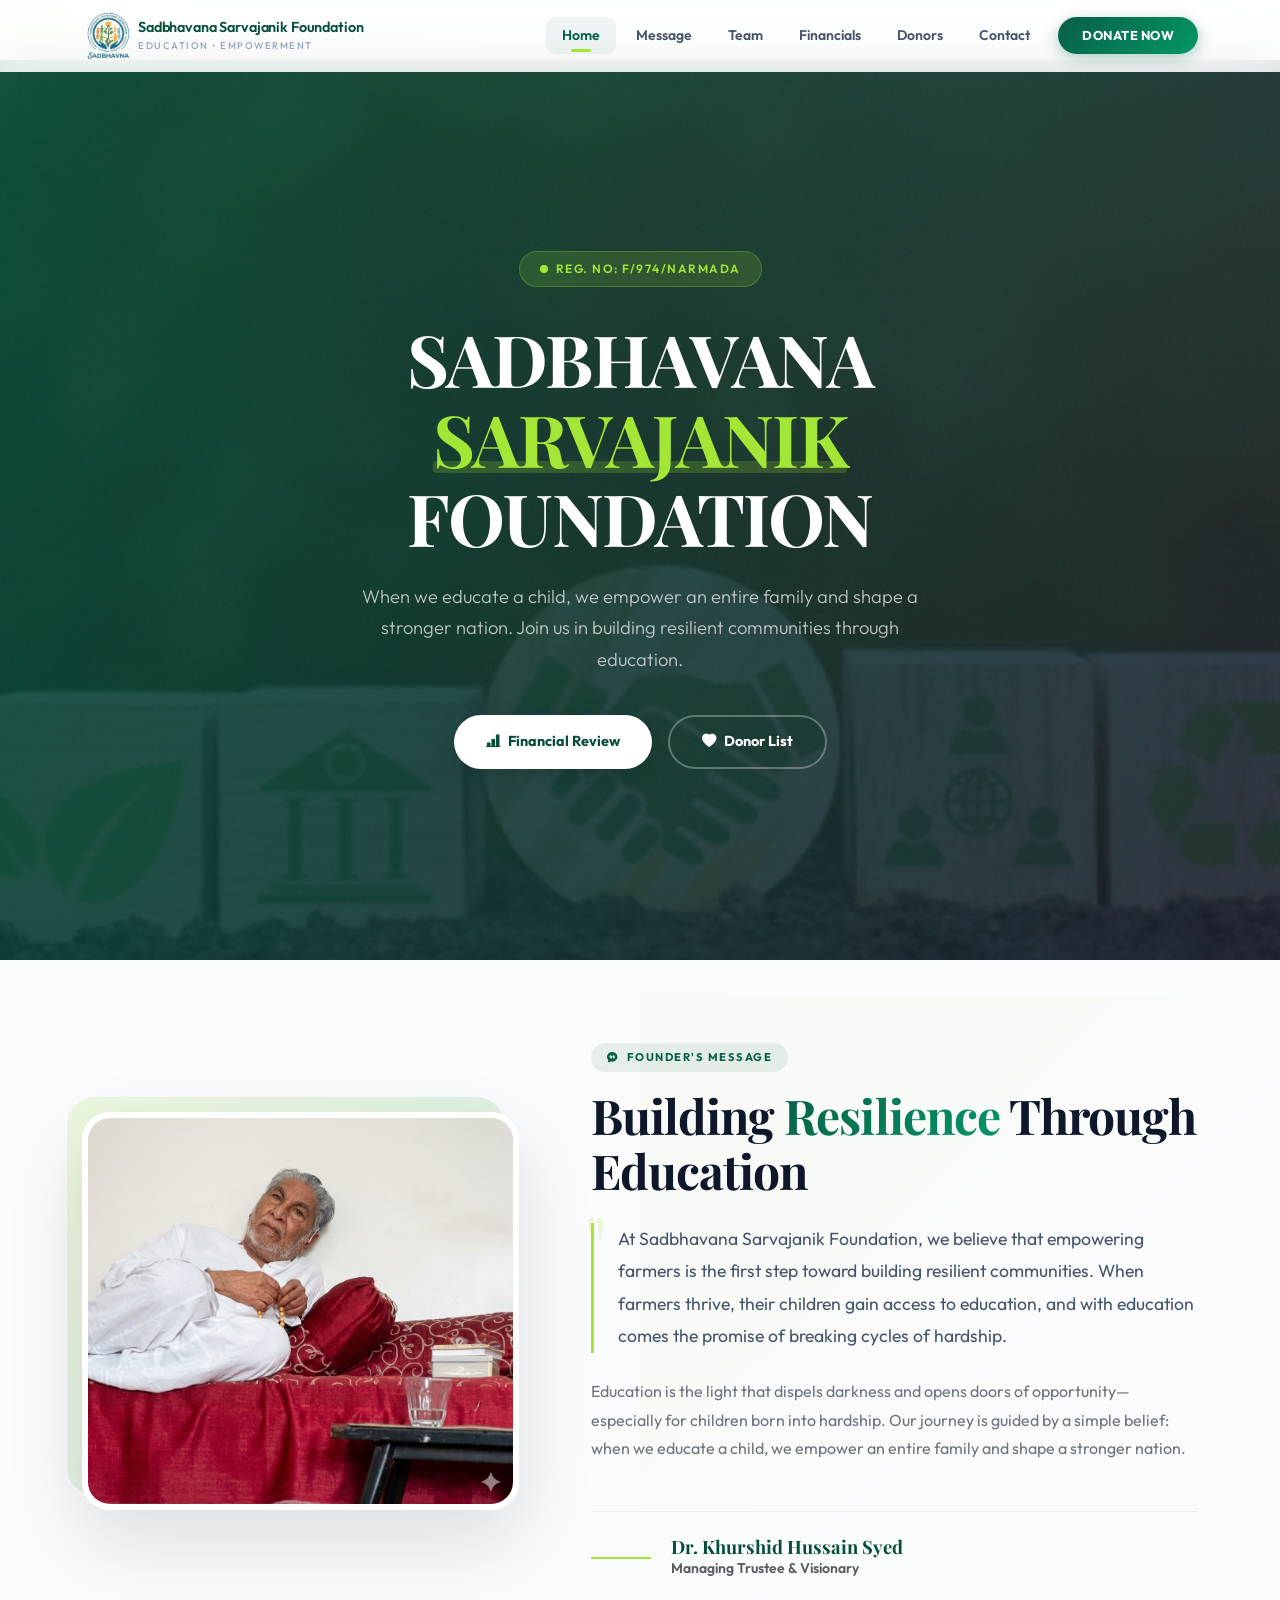
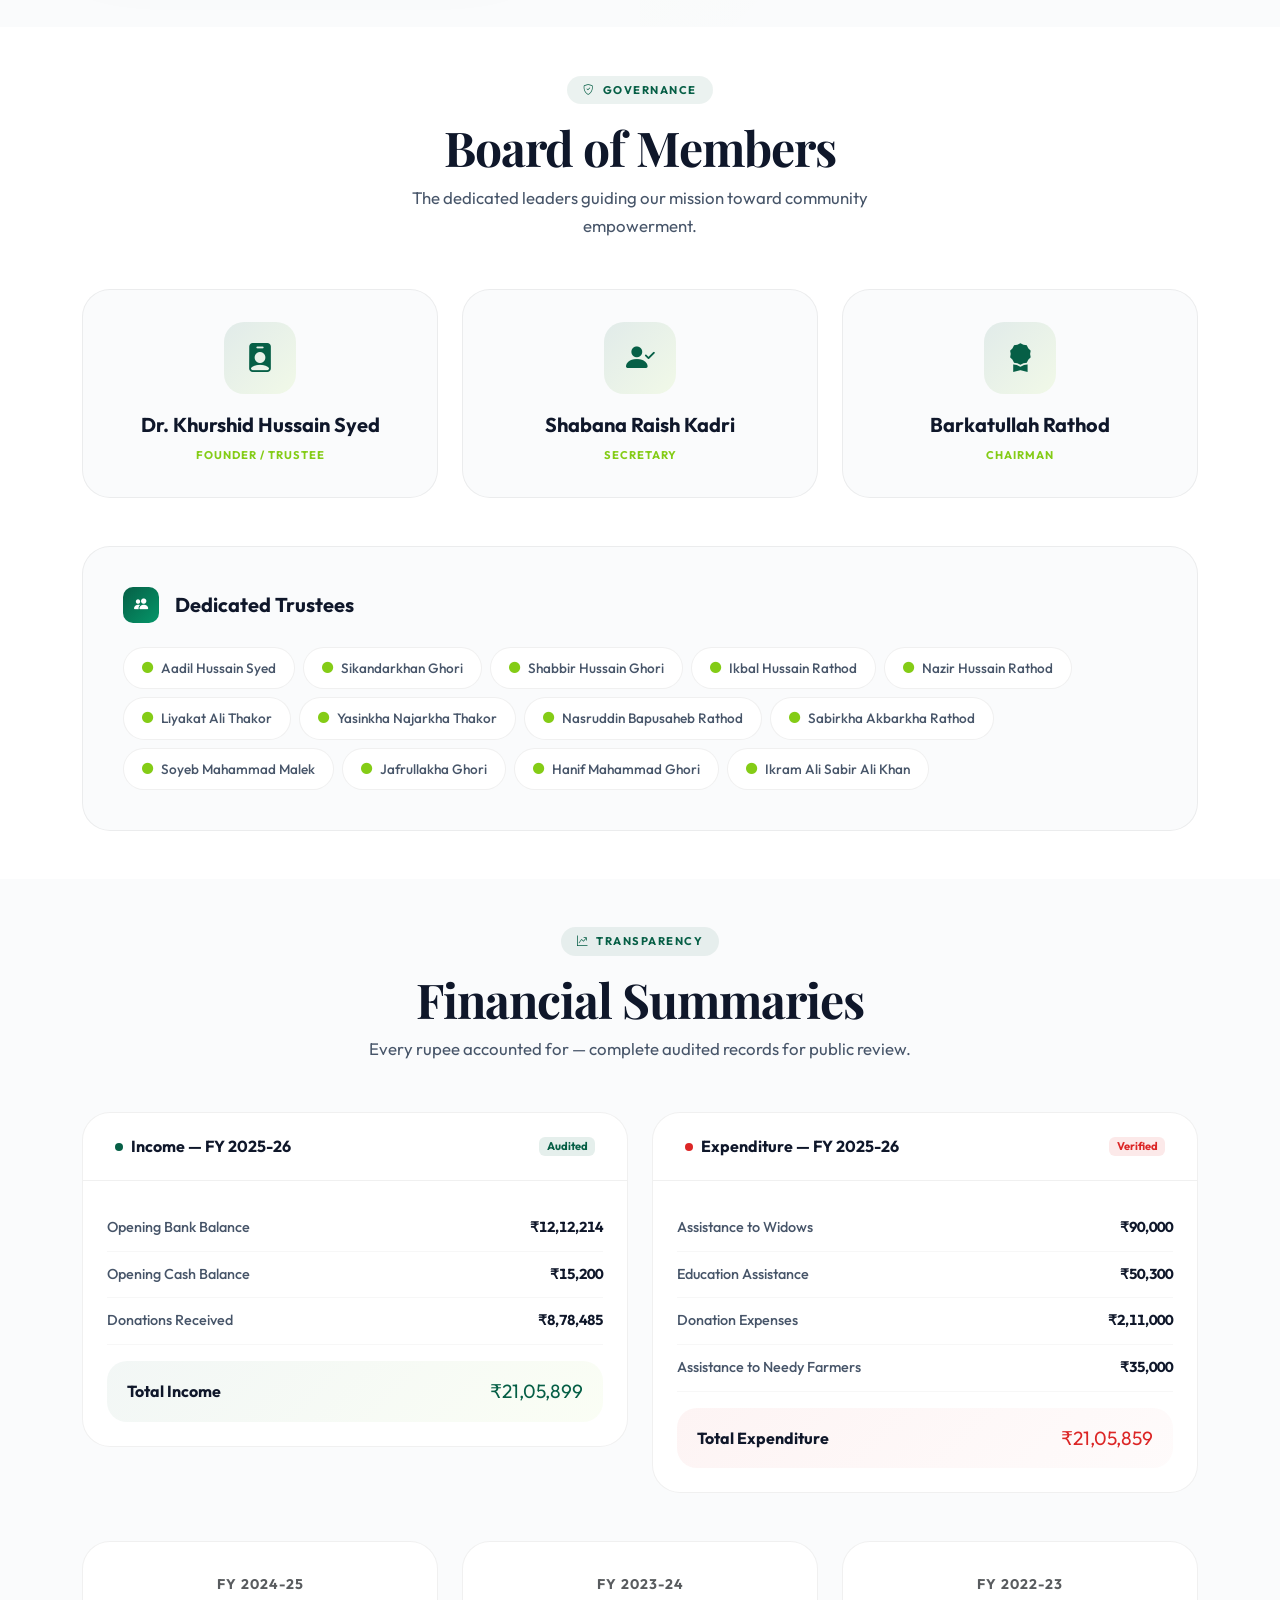
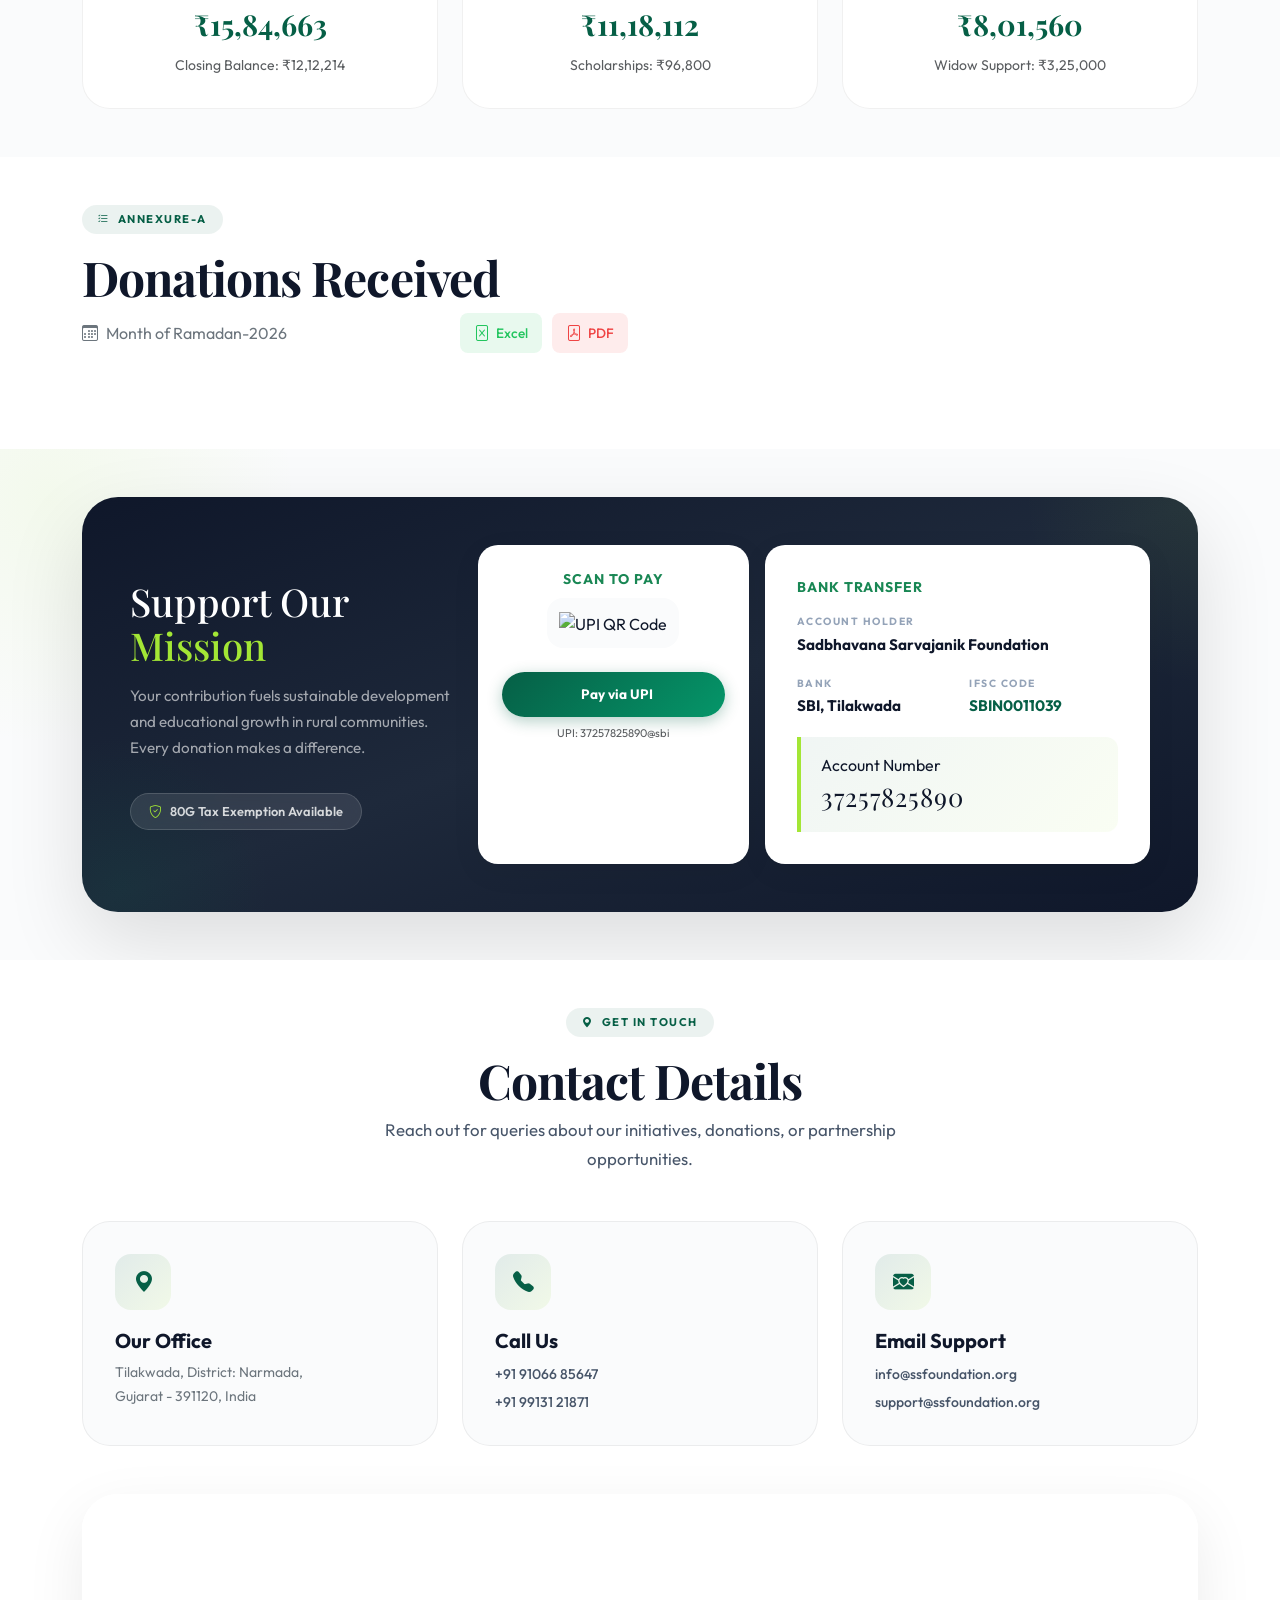
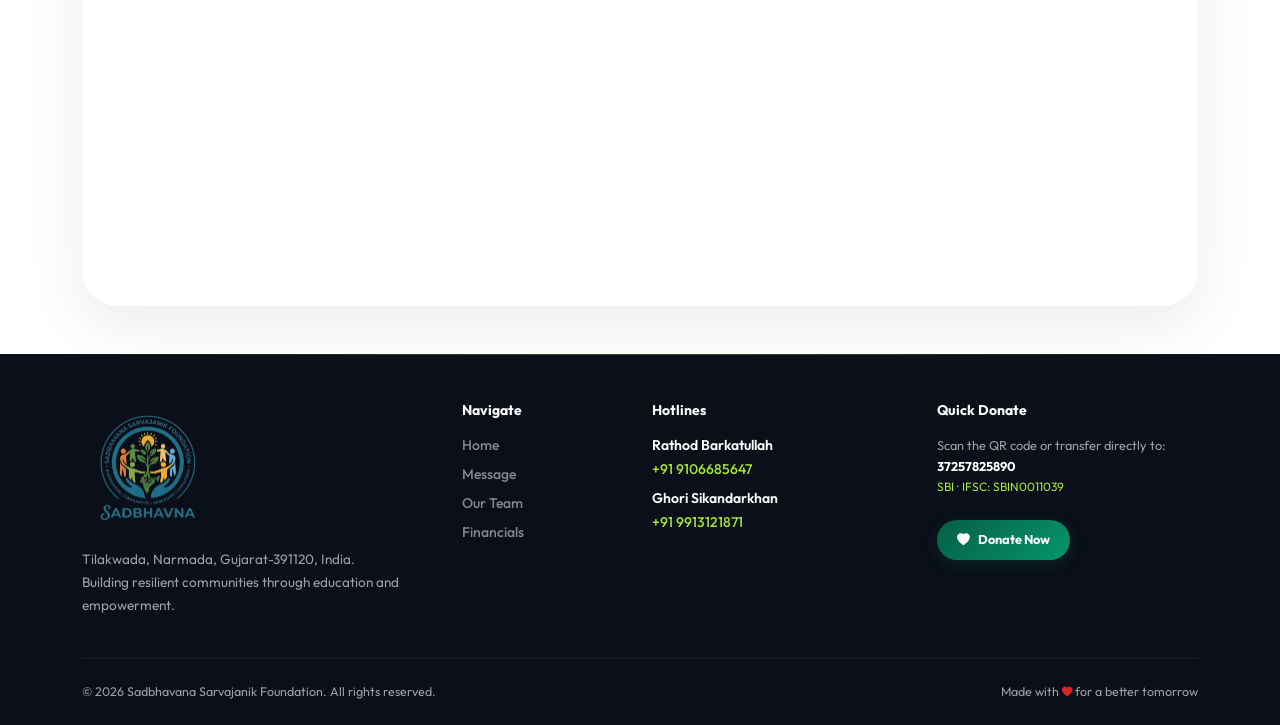
==== commit 59fe0aee: "changes commit" ====
--- a/index.html
+++ b/index.html
@@ -327,11 +327,11 @@
                     <i class="bi bi-list-check"></i> Annexure-A
                 </div>
                 <h2 class="section-title mb-2">Donations Received</h2>
-                <div class="d-flex justify-content-between">
+                <div class="d-flex justify-content-between align-items-center">
                     <div>
-                         <p class="text-secondary mb-0">
-                    <i class="bi bi-calendar3 me-2"></i>Month of Ramadan-2026
-                </p>
+                        <p class="text-secondary mb-0">
+                            <i class="bi bi-calendar3 me-2"></i>Month of Ramadan-2026
+                        </p>
                     </div>
                    <div class="download-actions">
     <button class="download-btn excel" onclick="downloadExcel()">
@@ -345,18 +345,10 @@
     </button>
 </div>
                 </div>
-               
-            </div>
-            <!-- <div class="col-lg-6 text-lg-end" data-aos="fade-left">
-                <div class="search-box ms-lg-auto">
-                    <i class="bi bi-search"></i>
-                    <input type="text" id="donorSearch" placeholder="Search name or city...">
-                </div>
-            </div> -->
-        </div>
-        
-
-        <!-- <div class="donor-table-wrap" data-aos="fade-up">
+            </div>
+        </div>
+
+        <div id="donorTableWrap" class="donor-table-wrap" data-aos="fade-up">
             <div class="table-responsive">
                 <table class="table" id="donorTable">
                     <thead>
@@ -367,10 +359,11 @@
                             <th style="text-align: right; padding-right: 20px;">Amount (₹)</th>
                         </tr>
                     </thead>
-                    <tbody id="donorBody"></tbody>
+                    <tbody id="donorBody">
+                        </tbody>
                 </table>
             </div>
-        </div> -->
+        </div>
 
         <!-- <div class="mt-4 d-flex justify-content-end" data-aos="fade-up" data-aos-delay="100">
             <div class="total-badge">
@@ -578,7 +571,6 @@
 <script src="https://cdn.jsdelivr.net/npm/bootstrap@5.3.0/dist/js/bootstrap.bundle.min.js"></script>
 <script src="https://unpkg.com/aos@2.3.1/dist/aos.js"></script>
 <script src="https://cdnjs.cloudflare.com/ajax/libs/xlsx/0.18.5/xlsx.full.min.js"></script>
-
 <script src="https://cdnjs.cloudflare.com/ajax/libs/jspdf/2.5.1/jspdf.umd.min.js"></script>
 <script src="https://cdnjs.cloudflare.com/ajax/libs/jspdf-autotable/3.5.25/jspdf.plugin.autotable.min.js"></script>
 <script>
--- a/assets/css/style.css
+++ b/assets/css/style.css
@@ -1354,4 +1354,8 @@
         flex: 1;
         justify-content: center;
     }
-}+}
+
+#donorTableWrap {
+        display: none;
+    }
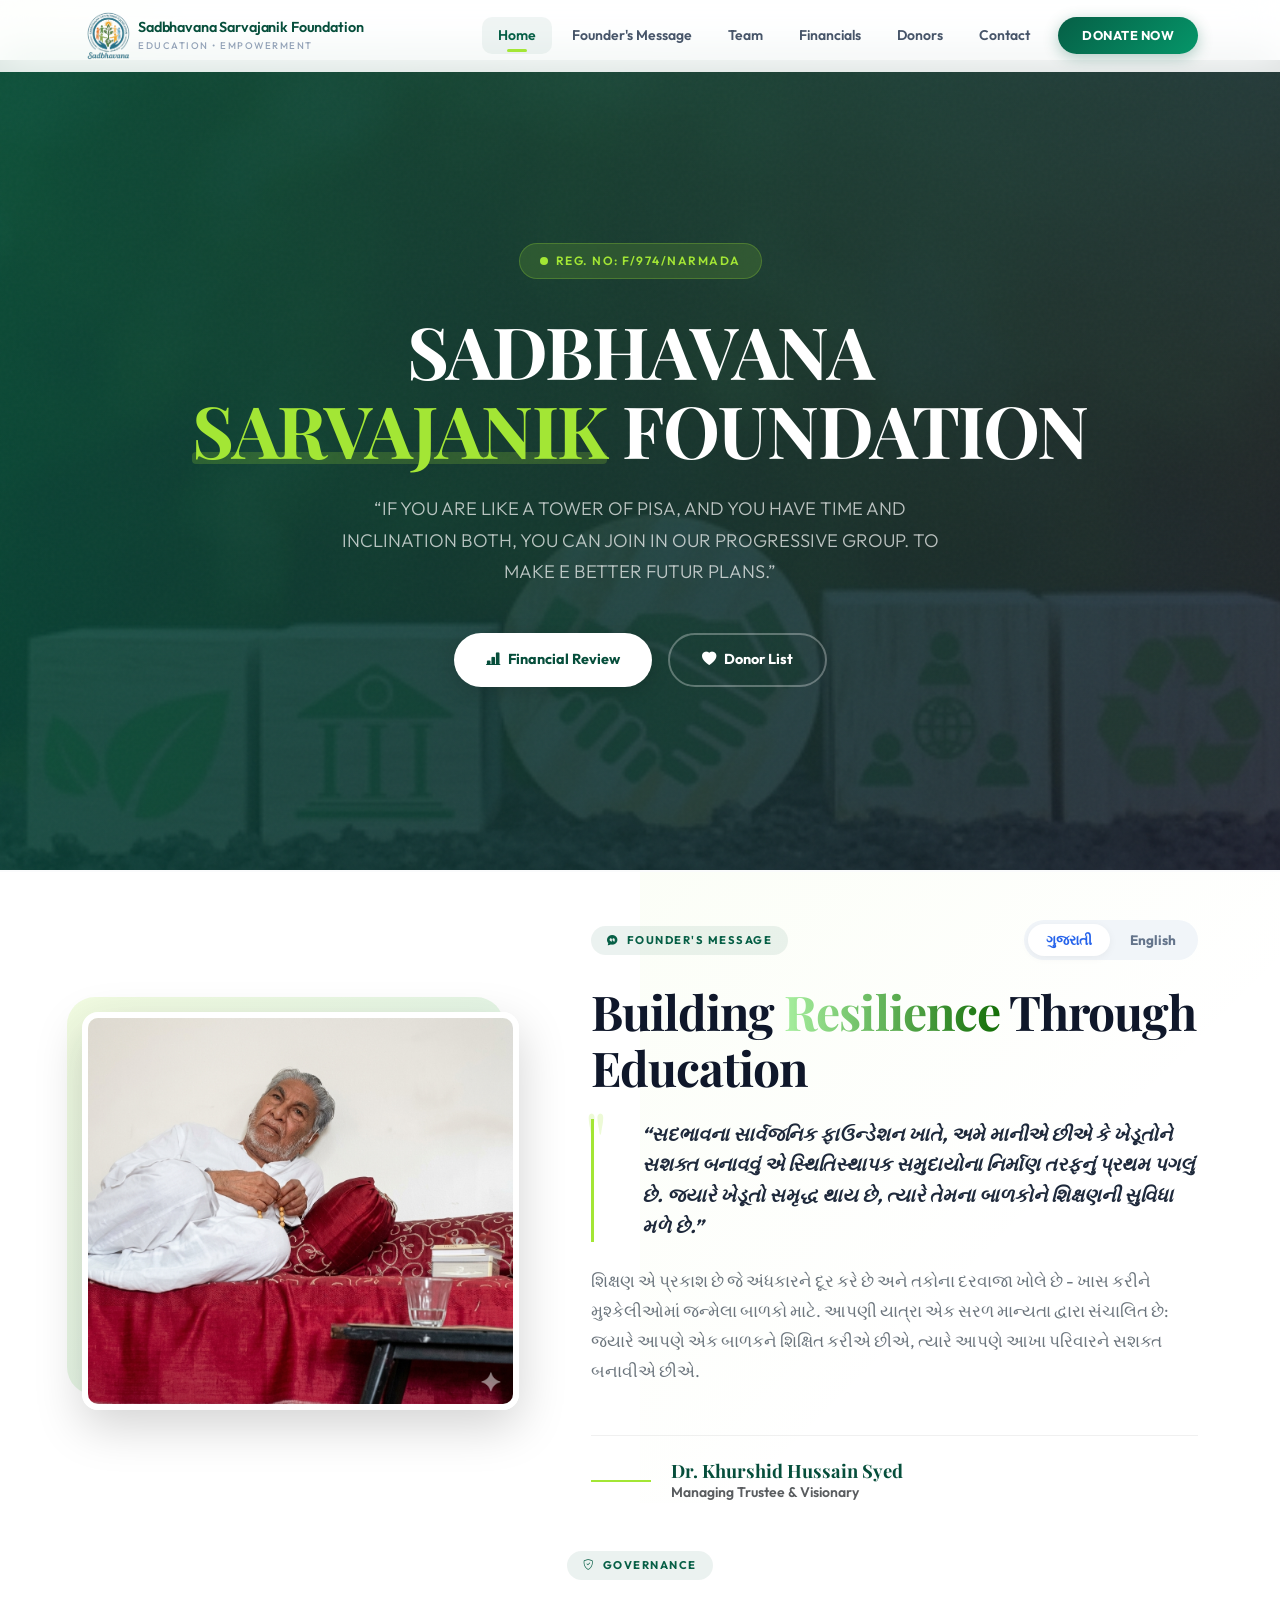
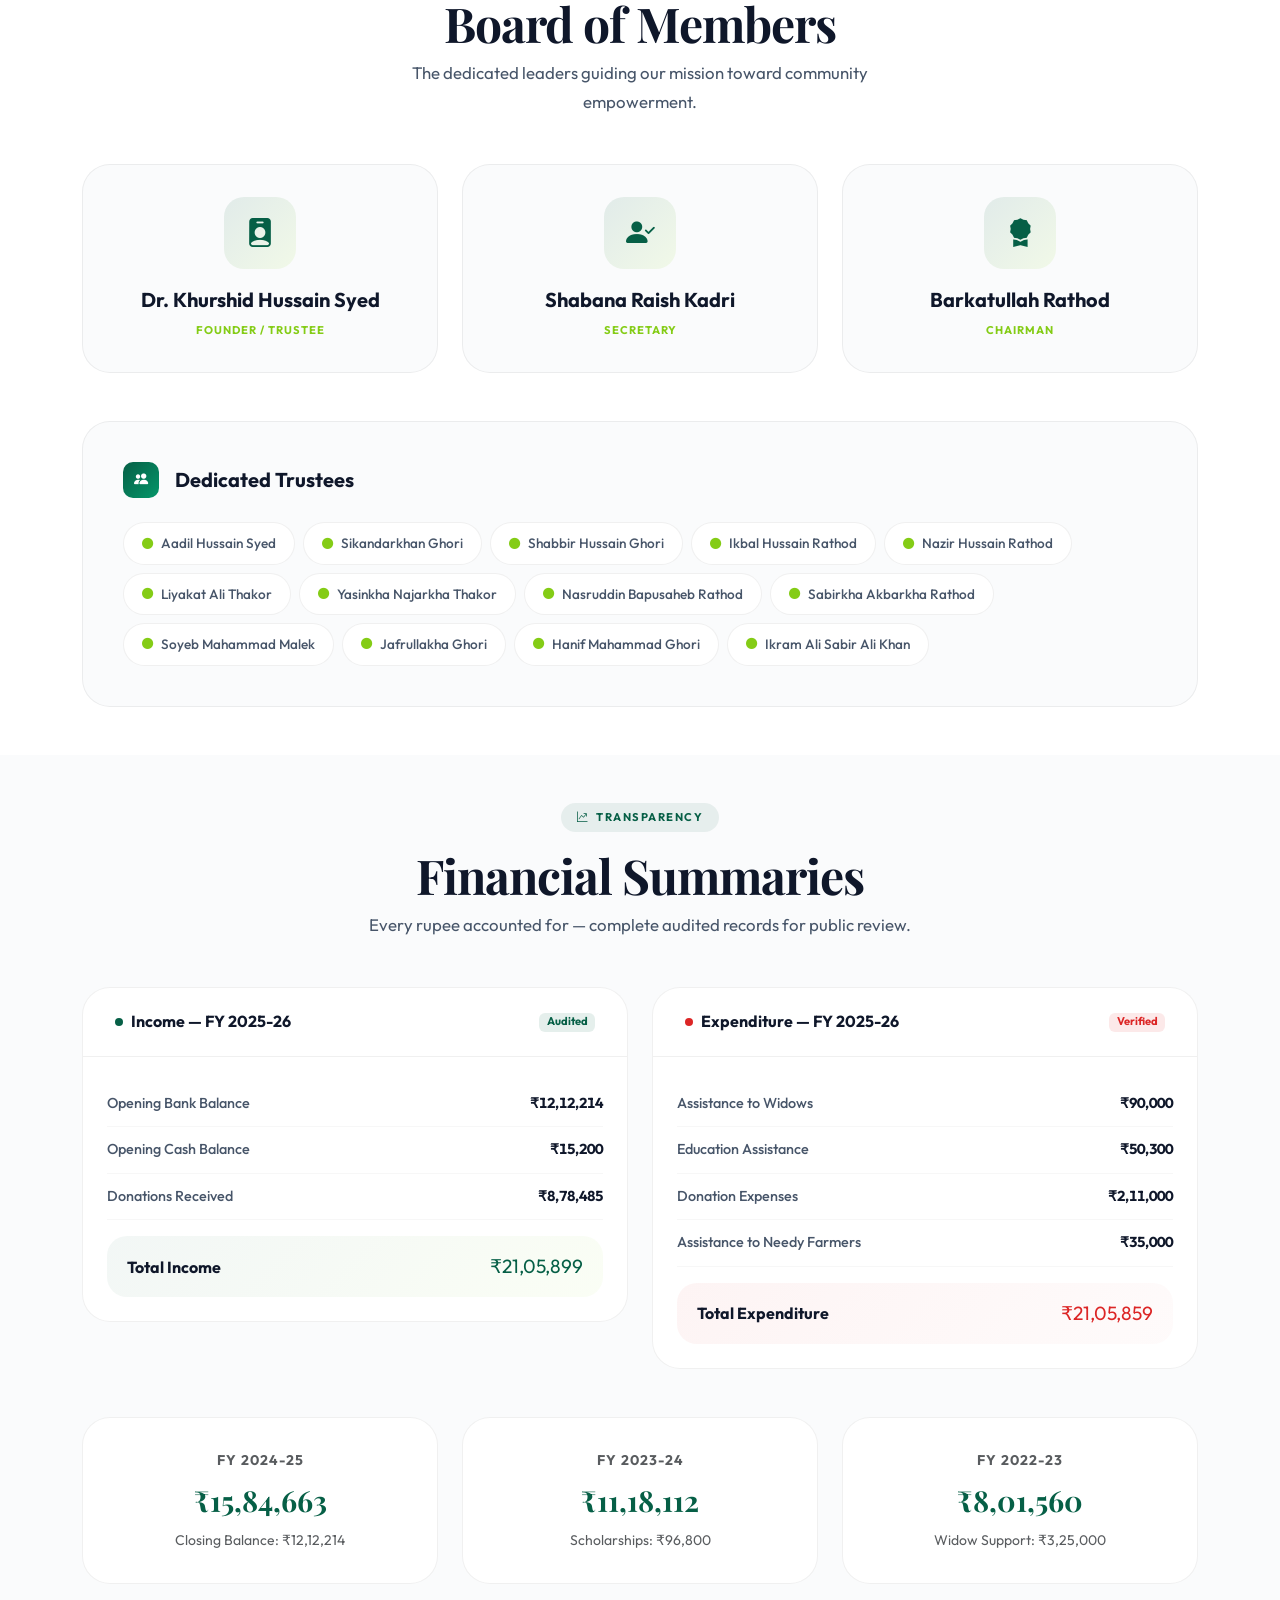
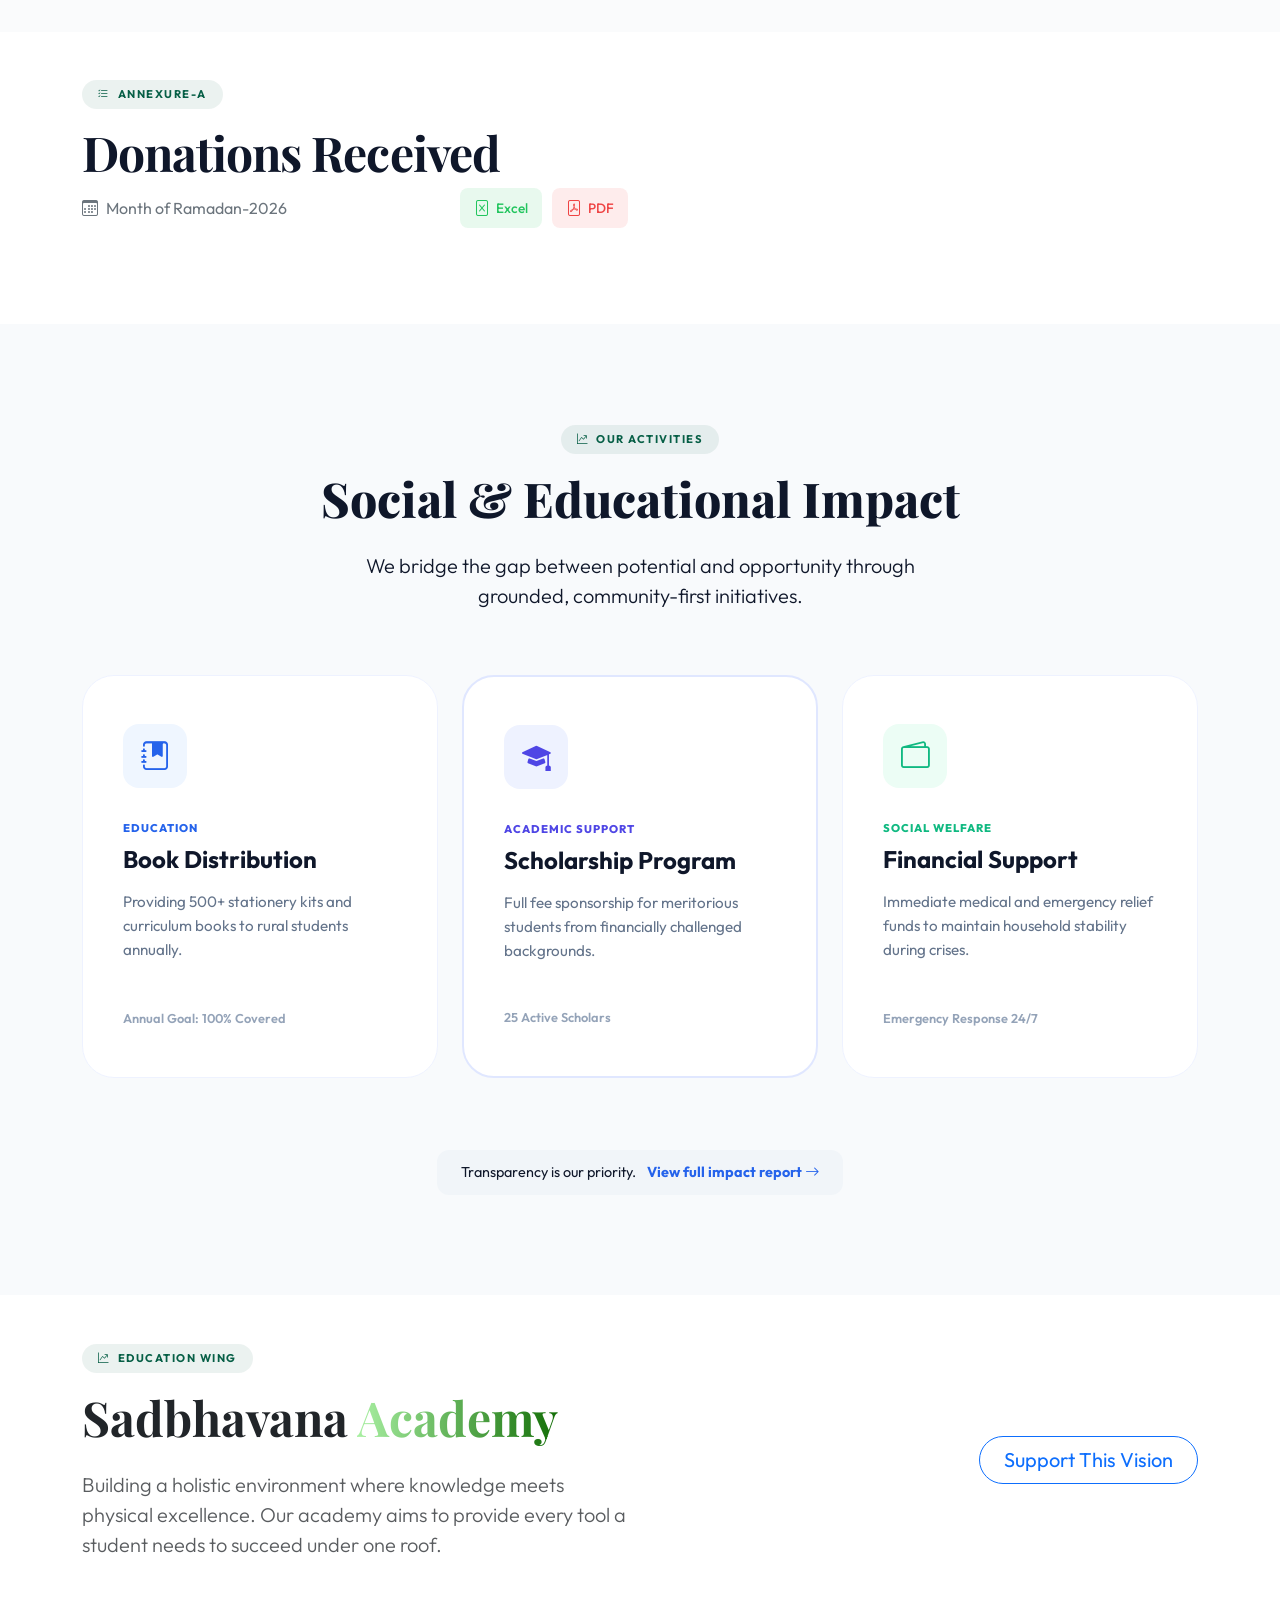
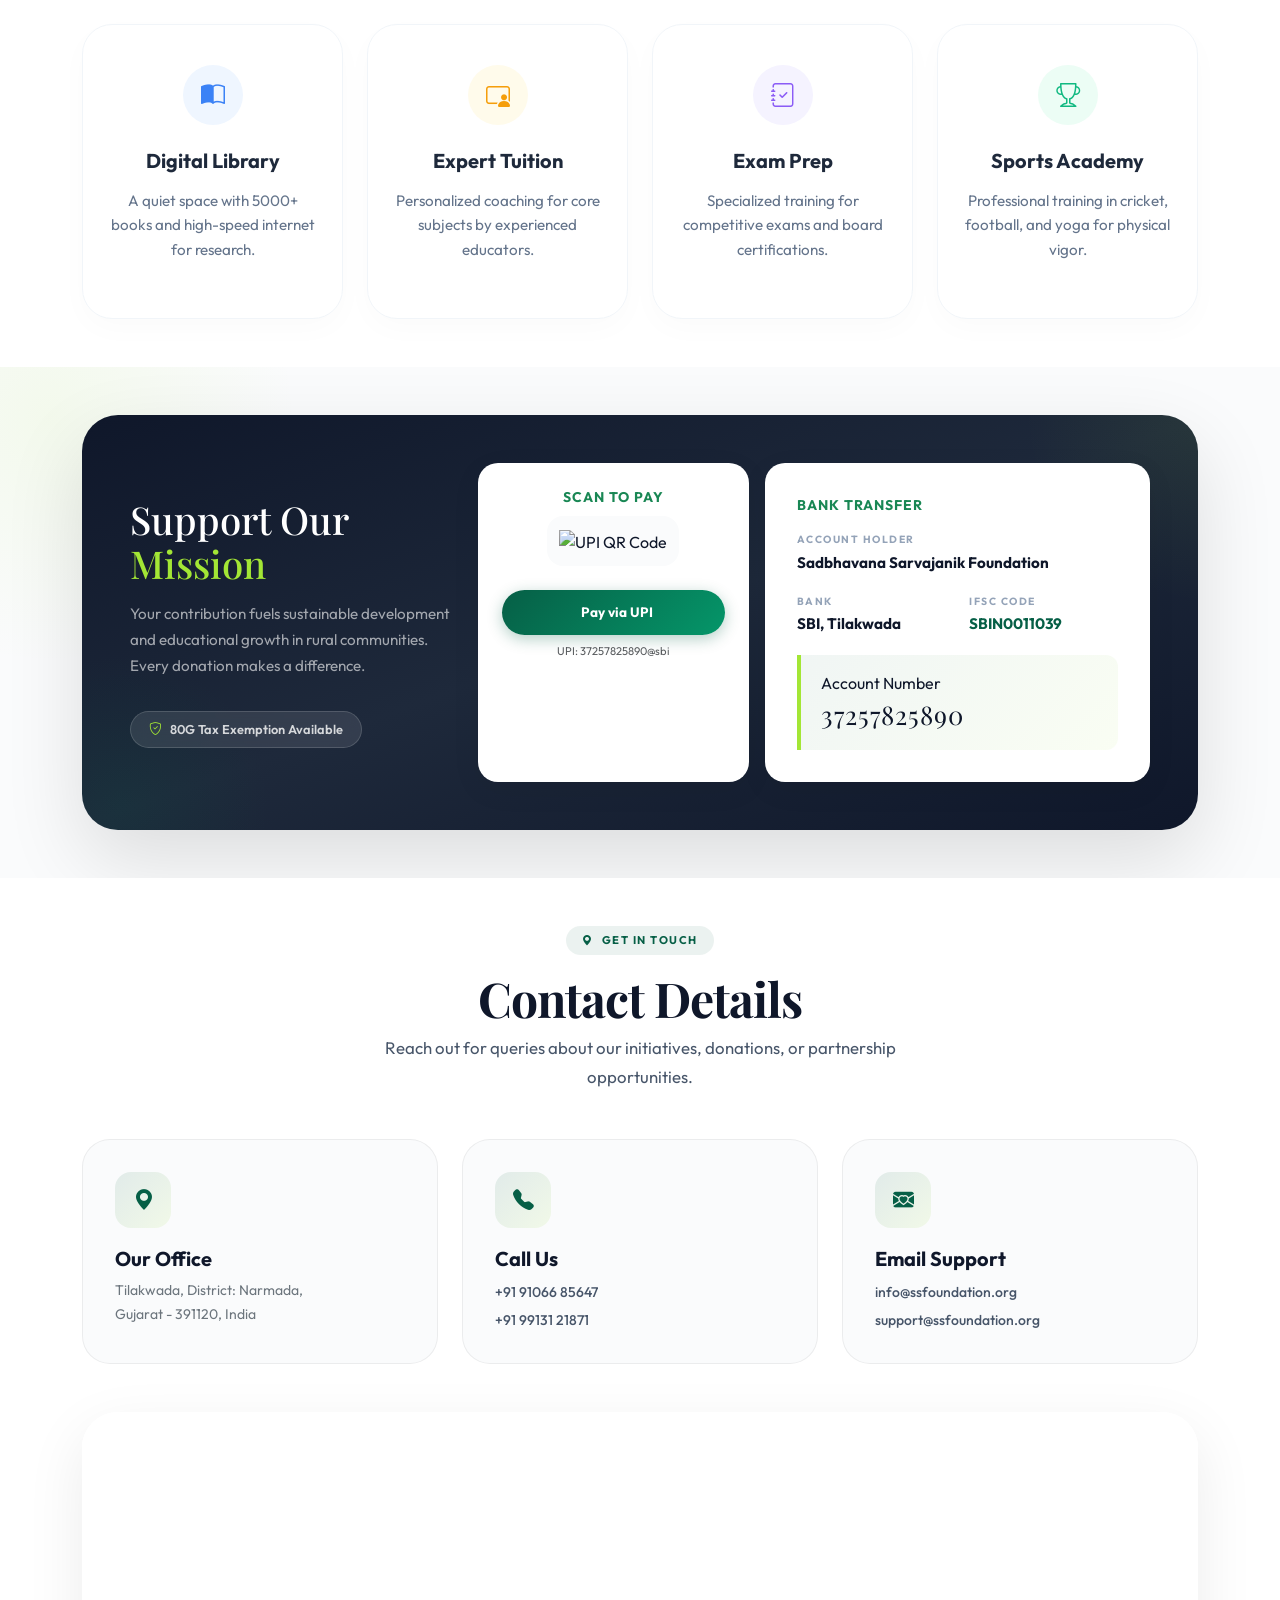
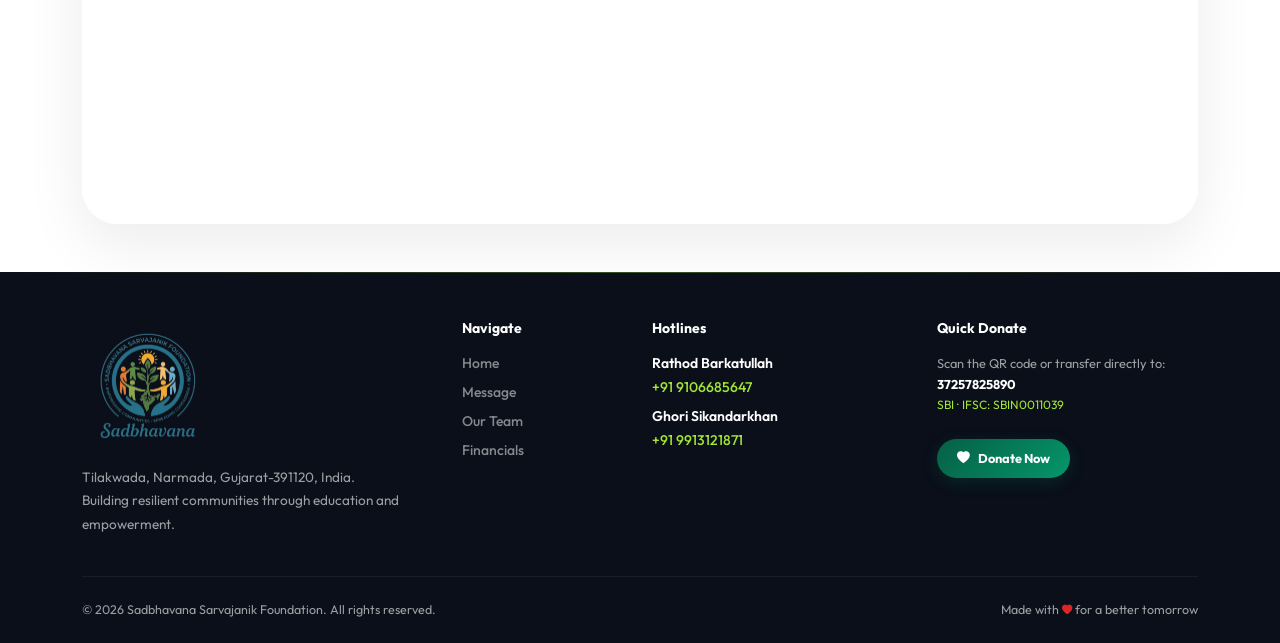
==== commit 492f5aa4: "changes commit" ====
--- a/index.html
+++ b/index.html
@@ -4,7 +4,8 @@
     <meta charset="UTF-8">
     <meta name="viewport" content="width=device-width, initial-scale=1.0">
     <title>SSF - Sadbhavana Sarvajanik Foundation</title>
-    
+    <link rel="icon" type="image/x-icon" href="./assets/images/favicon.ico">
+
     <link href="https://cdn.jsdelivr.net/npm/bootstrap@5.3.0/dist/css/bootstrap.min.css" rel="stylesheet">
     <link rel="stylesheet" href="https://cdn.jsdelivr.net/npm/bootstrap-icons@1.11.1/font/bootstrap-icons.css">
     <link href="https://fonts.googleapis.com/css2?family=Outfit:wght@300;400;500;600;700;800&family=Playfair+Display:ital,wght@0,500;0,700;1,500;1,700&display=swap" rel="stylesheet">
@@ -22,12 +23,6 @@
     <div class="container">
         <a class="navbar-brand-wrap" href="#home">
             <div class="brand-icon">
-                <!-- <svg width="22" height="22" viewBox="0 0 100 100" fill="none">
-                    <path d="M43.23 68.1C47.85 71.02 53.68 71.32 58.5 68.86C61.34 67.4 63.4 65.03 64.67 62.13C64.91 61.59 64.53 60.98 63.95 60.98H56.51C56.24 60.98 56.02 61.16 55.93 61.41C55.43 62.72 54.49 63.79 53.22 64.45C51.13 65.51 48.61 65.38 46.61 64.12C44.61 62.86 43.43 60.67 43.43 58.33V53.22H63.89C64.5 53.22 65 52.72 65 52.11C65 51.5 64.5 51 63.89 51H43.43V43.1C43.43 40.76 44.61 38.57 46.61 37.31C48.61 36.05 51.13 35.92 53.22 36.98C54.49 37.64 55.43 38.71 55.93 40.02C56.02 40.27 56.24 40.45 56.51 40.45H63.95C64.53 40.45 64.91 39.84 64.67 39.3C63.4 36.4 61.34 34.03 58.5 32.57C53.68 30.11 47.85 30.41 43.23 33.33C38.61 36.25 35.88 41.25 35.88 46.51V54.91C35.88 60.18 38.61 65.18 43.23 68.1Z" fill="white"/>
-                    <path d="M54.71 20.35C52.13 20.35 50 22.48 50 25.06C50 27.64 52.13 29.77 54.71 29.77C57.29 29.77 59.42 27.64 59.42 25.06C59.42 22.48 57.29 20.35 54.71 20.35Z" fill="#a3e635"/>
-                    <path d="M74.39 42.17C71.81 42.17 69.68 44.3 69.68 46.88C69.68 49.46 71.81 51.59 74.39 51.59C76.97 51.59 79.1 49.46 79.1 46.88C79.1 44.3 76.97 42.17 74.39 42.17Z" fill="#a3e635"/>
-                    <path d="M54.71 63.98C52.13 63.98 50 66.11 50 68.69C50 71.27 52.13 73.4 54.71 73.4C57.29 73.4 59.42 71.27 59.42 68.69C59.42 66.11 57.29 63.98 54.71 63.98Z" fill="#a3e635"/>
-                </svg> -->
                  <img src="./assets/images/logo1.png" alt="">
             </div>
             <div>
@@ -43,7 +38,7 @@
         <div class="collapse navbar-collapse" id="navContent">
             <ul class="navbar-nav ms-auto align-items-center gap-1">
                 <li class="nav-item"><a class="nav-link nav-link-custom" href="#home">Home</a></li>
-                <li class="nav-item"><a class="nav-link nav-link-custom" href="#message">Message</a></li>
+                <li class="nav-item"><a class="nav-link nav-link-custom" href="#message">Founder's Message</a></li>
                 <li class="nav-item"><a class="nav-link nav-link-custom" href="#team">Team</a></li>
                 <li class="nav-item"><a class="nav-link nav-link-custom" href="#financials">Financials</a></li>
                 <li class="nav-item"><a class="nav-link nav-link-custom" href="#donors">Donors</a></li>
@@ -57,7 +52,7 @@
 </nav>
 
 <!-- ========== HERO ========== -->
-<header id="home" class="hero">
+<!-- <header id="home" class="hero">
     <div class="hero-slide active" style="background-image: url('assets/images/banner1.png');"></div>
     <div class="hero-slide" style="background-image: url('assets/images/banner2.jpeg');"></div>
 
@@ -77,7 +72,7 @@
                     Sadbhavana<br><span class="accent-word">Sarvajanik</span> Foundation
                 </h1>
                 <p class="hero-desc mx-auto">
-                    When we educate a child, we empower an entire family and shape a stronger nation. Join us in building resilient communities through education.
+                    “IF YOU ARE LIKE A TOWER OF PISA, AND YOU HAVE TIME AND INCLINATION BOTH, YOU CAN JOIN IN OUR PROGRESSIVE GROUP. TO MAKE E BETTER FUTUR PLANS.”
                 </p>
                 <div class="hero-actions justify-content-center">
                     <a href="#financials" class="btn-hero-primary">
@@ -90,13 +85,46 @@
             </div>
         </div>
     </div>
-
-    <!-- <div class="hero-scroll-indicator">
-        <span>Scroll</span>
-        <div class="scroll-line"></div>
-    </div> -->
+</header> -->
+<header id="home" class="hero">
+    <div class="hero-slide active" style="background-image: url('assets/images/banner1.png');"></div>
+    <div class="hero-slide" style="background-image: url('assets/images/banner2.jpeg');"></div>
+
+    <div class="hero-overlay"></div>
+    <div class="hero-grain"></div>
+    <div class="hero-particles" id="heroParticles"></div>
+
+    <div class="container hero-content">
+        <div class="row align-items-center">
+            <div class="col-lg-10 mx-auto text-center">
+                
+                <div class="hero-badge" data-aos="fade-down" data-aos-delay="200">
+                    <span class="pulse-dot"></span>
+                    Reg. No: F/974/NARMADA
+                </div>
+
+                <h1 class="hero-title display-font" data-aos="zoom-out-up" data-aos-duration="1500">
+                    <span class="text-reveal">Sadbhavana</span><br>
+                    <span class="accent-word gradient-text">Sarvajanik</span> Foundation
+                </h1>
+
+                <p class="hero-desc mx-auto" data-aos="fade-up" data-aos-delay="600">
+                    “IF YOU ARE LIKE A TOWER OF PISA, AND YOU HAVE TIME AND INCLINATION BOTH, YOU CAN JOIN IN OUR PROGRESSIVE GROUP. TO MAKE E BETTER FUTUR PLANS.”
+                </p>
+
+                <div class="hero-actions justify-content-center" data-aos="fade-up" data-aos-delay="900">
+                    <a href="#financials" class="btn-hero-primary ripple-effect">
+                        <i class="bi bi-bar-chart-line-fill"></i> Financial Review
+                    </a>
+                    <a href="#donors" class="btn-hero-secondary ripple-effect">
+                        <i class="bi bi-heart-fill"></i> Donor List
+                    </a>
+                </div>
+                
+            </div>
+        </div>
+    </div>
 </header>
-
 <!-- ========== STATS BAR ========== -->
 <!-- <section class="container">
     <div class="stats-bar" data-aos="fade-up" data-aos-delay="200">
@@ -130,16 +158,12 @@
 </section> -->
 
 <!-- ========== FOUNDER MESSAGE ========== -->
-<section id="message" class="message-section section-padding">
+<!-- <section id="message" class="message-section section-padding">
     <div class="container">
         <div class="row g-5 align-items-center">
             <div class="col-lg-5" data-aos="fade-right" data-aos-duration="1000">
                 <div class="founder-image-wrapper">
                     <img src="assets/images/bava2.png" alt="Dr. Khurshid Hussain Syed - Founder">
-                    <!-- <div class="founder-exp-badge">
-                        <div class="number">25+</div>
-                        <div class="label">Years Exp.</div>
-                    </div> -->
                 </div>
             </div>
 
@@ -153,13 +177,13 @@
                     </h2>
 
                     <div class="quote-block mb-4">
-                        <p class="quote-text">
-                            At Sadbhavana Sarvajanik Foundation, we believe that empowering farmers is the first step toward building resilient communities. When farmers thrive, their children gain access to education, and with education comes the promise of breaking cycles of hardship.
+                        <p class="quote-text fw-bold fst-italic">
+                             “સદભાવના સાર્વજનિક ફાઉન્ડેશન ખાતે, અમે માનીએ છીએ કે ખેડૂતોને સશક્ત બનાવવું એ સ્થિતિસ્થાપક સમુદાયોના નિર્માણ તરફનું પ્રથમ પગલું છે. જ્યારે ખેડૂતો સમૃદ્ધ થાય છે, ત્યારે તેમના બાળકોને શિક્ષણની સુવિધા મળે છે, અને શિક્ષણ સાથે મુશ્કેલીઓના ચક્રને તોડવાનું વચન પણ મળે છે.”
                         </p>
                     </div>
 
                     <p class="text-secondary mb-5" style="line-height: 1.8;">
-                        Education is the light that dispels darkness and opens doors of opportunity—especially for children born into hardship. Our journey is guided by a simple belief: when we educate a child, we empower an entire family and shape a stronger nation.
+                         શિક્ષણ એ પ્રકાશ છે જે અંધકારને દૂર કરે છે અને તકોના દરવાજા ખોલે છે - ખાસ કરીને મુશ્કેલીઓમાં જન્મેલા બાળકો માટે. આપણી યાત્રા એક સરળ માન્યતા દ્વારા સંચાલિત છે: જ્યારે આપણે એક બાળકને શિક્ષિત કરીએ છીએ, ત્યારે આપણે આખા પરિવારને સશક્ત બનાવીએ છીએ અને એક મજબૂત રાષ્ટ્રનું નિર્માણ કરીએ છીએ.
                     </p>
 
                     <div class="signature-block">
@@ -173,7 +197,69 @@
             </div>
         </div>
     </div>
+</section> -->
+
+
+<section id="message" class="message-section py-6 bg-white">
+    <div class="container">
+        <div class="row g-5 align-items-center">
+            <div class="col-lg-5" data-aos="fade-right" data-aos-duration="1000">
+                <div class="founder-image-wrapper">
+                    <img src="assets/images/bava2.png" alt="Dr. Khurshid Hussain Syed" class="img-fluid rounded-4 shadow-lg">
+                </div>
+            </div>
+
+            <div class="col-lg-7" data-aos="fade-left" data-aos-duration="1000" data-aos-delay="200">
+                <div class="ps-lg-4">
+                    
+                    <div class="d-flex justify-content-between align-items-center mb-4">
+                        <div class="section-label m-0">
+                            <i class="bi bi-chat-quote-fill"></i> Founder's Message
+                        </div>
+                        <div class="lang-switcher">
+                            <button onclick="toggleLang('gu')" id="btn-gu" class="btn-lang active">ગુજરાતી</button>
+                            <button onclick="toggleLang('en')" id="btn-en" class="btn-lang">English</button>
+                        </div>
+                    </div>
+
+                    <h2 class="section-title mb-4 fw-bold">
+                        Building <span class="text-gradient-blue">Resilience</span> Through Education
+                    </h2>
+
+                    <div id="content-gu" class="lang-content">
+                        <div class="quote-block mb-4">
+                            <p class="quote-text fw-bold fst-italic ps-4">
+                                “સદભાવના સાર્વજનિક ફાઉન્ડેશન ખાતે, અમે માનીએ છીએ કે ખેડૂતોને સશક્ત બનાવવું એ સ્થિતિસ્થાપક સમુદાયોના નિર્માણ તરફનું પ્રથમ પગલું છે. જ્યારે ખેડૂતો સમૃદ્ધ થાય છે, ત્યારે તેમના બાળકોને શિક્ષણની સુવિધા મળે છે.”
+                            </p>
+                        </div>
+                        <p class="text-secondary mb-5 lead-sm">
+                            શિક્ષણ એ પ્રકાશ છે જે અંધકારને દૂર કરે છે અને તકોના દરવાજા ખોલે છે - ખાસ કરીને મુશ્કેલીઓમાં જન્મેલા બાળકો માટે. આપણી યાત્રા એક સરળ માન્યતા દ્વારા સંચાલિત છે: જ્યારે આપણે એક બાળકને શિક્ષિત કરીએ છીએ, ત્યારે આપણે આખા પરિવારને સશક્ત બનાવીએ છીએ.
+                        </p>
+                    </div>
+
+                    <div id="content-en" class="lang-content d-none">
+                        <div class="quote-block mb-4">
+                            <p class="quote-text fw-bold fst-italic ps-4">
+                                “At Sadbhavana Sarvajanik Foundation, we believe that empowering farmers is the first step toward building resilient communities. When farmers thrive, their children gain access to quality education.”
+                            </p>
+                        </div>
+                        <p class="text-secondary mb-5 lead-sm">
+                            Education is the light that dispels darkness and opens doors of opportunity. Our journey is guided by a simple belief: when we educate a child, we empower an entire family and shape a stronger nation.
+                        </p>
+                    </div>
+                    <div class="signature-block">
+                        <div class="signature-line"></div>
+                        <div>
+                            <h5 class="display-font fw-bold mb-0" style="color: var(--primary-dark); font-size: 1.15rem;">Dr. Khurshid Hussain Syed</h5>
+                            <p class="text-muted small mb-0 fw-semibold">Managing Trustee & Visionary</p>
+                        </div>
+                    </div>
+                </div>
+            </div>
+        </div>
+    </div>
 </section>
+
 
 <!-- ========== TEAM ========== -->
 <section id="team" class="team-section section-padding">
@@ -317,6 +403,40 @@
         </div>
     </div>
 </section>
+<!-- <section id="financials" class="py-100 financial-section">
+    <div class="container">
+
+        <div class="text-center mb-5">
+            <div class="section-badge mb-3">
+                <i class="bi bi-shield-check"></i> Transparency & Trust
+            </div>
+
+            <h2 class="fw-bold display-6">
+                Financial <span class="text-primary">Reports</span>
+            </h2>
+
+            <p class="text-muted mx-auto" style="max-width: 600px;">
+                Every rupee is accounted for with complete transparency. 
+                Access audited reports and download year-wise financial summaries.
+            </p>
+        </div>
+
+        <div class="row justify-content-center mb-5">
+            <div class="col-lg-8">
+                <div class="highlight-box text-center">
+                    <h5 class="fw-bold mb-2">📊 Public Financial Disclosure</h5>
+                    <p class="text-muted mb-0">
+                        All records are verified and maintained with accountability. 
+                        Download official reports anytime.
+                    </p>
+                </div>
+            </div>
+        </div>
+
+        <div class="row g-4 justify-content-center" id="financialCards"></div>
+
+    </div>
+</section> -->
 
 <!-- ========== DONORS ========== -->
 <section id="donors" class="donors-section section-padding">
@@ -371,6 +491,152 @@
                 <span class="amount" id="total_don"></span>
             </div>
         </div> -->
+    </div>
+</section>
+
+<!-- ========== OUR ACTIVITIES ========== -->
+<section id="our-impact" class="py-100 bg-soft-surface">
+    <div class="container">
+        <div class="row mb-5 justify-content-center text-center" data-aos="fade-up">
+            <div class="col-lg-7">
+                <div class="section-label mx-auto">
+                <i class="bi bi-graph-up-arrow"></i> Our Activities
+            </div>
+
+                <!-- <div class="premium-badge mb-3">
+                    <span class="dot"></span> Our Activities
+                </div> -->
+                <h2 class="display-5 fw-800 text-slate mb-4">Social & <span class="text-gradient-primary">Educational</span> Impact</h2>
+                <p class="text-muted-emphasis lead">We bridge the gap between potential and opportunity through grounded, community-first initiatives.</p>
+            </div>
+        </div>
+
+        <div class="row g-4 custom-card-grid">
+            <div class="col-lg-4" data-aos="fade-up" data-aos-delay="100">
+                <div class="impact-card-v2">
+                    <div class="impact-card-inner">
+                        <div class="icon-wrap bg-soft-blue">
+                            <i class="bi bi-journal-bookmark-fill"></i>
+                        </div>
+                        <div class="content">
+                            <span class="category-tag color-blue">Education</span>
+                            <h4>Book Distribution</h4>
+                            <p>Providing 500+ stationery kits and curriculum books to rural students annually.</p>
+                        </div>
+                        <div class="impact-footer">
+                            <span class="stat">Annual Goal: 100% Covered</span>
+                        </div>
+                    </div>
+                </div>
+            </div>
+
+            <div class="col-lg-4" data-aos="fade-up" data-aos-delay="200">
+                <div class="impact-card-v2 featured">
+                    <div class="impact-card-inner">
+                        <div class="icon-wrap bg-soft-indigo">
+                            <i class="bi bi-mortarboard-fill"></i>
+                        </div>
+                        <div class="content">
+                            <span class="category-tag color-indigo">Academic Support</span>
+                            <h4>Scholarship Program</h4>
+                            <p>Full fee sponsorship for meritorious students from financially challenged backgrounds.</p>
+                        </div>
+                        <div class="impact-footer">
+                            <span class="stat">25 Active Scholars</span>
+                        </div>
+                    </div>
+                </div>
+            </div>
+
+            <div class="col-lg-4" data-aos="fade-up" data-aos-delay="300">
+                <div class="impact-card-v2">
+                    <div class="impact-card-inner">
+                        <div class="icon-wrap bg-soft-green">
+                            <i class="bi bi-wallet2"></i>
+                        </div>
+                        <div class="content">
+                            <span class="category-tag color-green">Social Welfare</span>
+                            <h4>Financial Support</h4>
+                            <p>Immediate medical and emergency relief funds to maintain household stability during crises.</p>
+                        </div>
+                        <div class="impact-footer">
+                            <span class="stat">Emergency Response 24/7</span>
+                        </div>
+                    </div>
+                </div>
+            </div>
+        </div>
+
+        <div class="row mt-5 pt-4 text-center" data-aos="zoom-in">
+            <div class="col-12">
+                <div class="cta-mini-box">
+                    <span>Transparency is our priority.</span>
+                    <a href="#donors" class="text-link ms-2">View full impact report <i class="bi bi-arrow-right"></i></a>
+                </div>
+            </div>
+        </div>
+    </div>
+</section>
+
+
+<!-- ========== FUTURE Plans ========== -->
+<section id="academy-vision" class="py-6 bg-white">
+    <div class="container py-5">
+        <div class="row align-items-center mb-5">
+            <div class="col-lg-6" data-aos="fade-right">
+                <!-- <h6 class="text-primary fw-bold text-uppercase tracking-wider">Education Wing</h6> -->
+                   <div class="section-label mx-auto">
+                <i class="bi bi-graph-up-arrow"></i> Education Wing
+            </div>
+                <h2 class="display-5 fw-bold text-dark mb-4">Sadbhavana <span class="text-gradient-blue">Academy</span></h2>
+                <p class="lead text-muted">Building a holistic environment where knowledge meets physical excellence. Our academy aims to provide every tool a student needs to succeed under one roof.</p>
+            </div>
+            <div class="col-lg-6 text-lg-end" data-aos="fade-left">
+                <a href="#support" class="btn btn-outline-primary btn-lg rounded-pill px-4">Support This Vision</a>
+            </div>
+        </div>
+
+        <div class="row g-4">
+            <div class="col-md-6 col-lg-3" data-aos="zoom-in" data-aos-delay="100">
+                <div class="academy-card card-blue">
+                    <div class="academy-icon">
+                        <i class="bi bi-book-half"></i>
+                    </div>
+                    <h4>Digital Library</h4>
+                    <p>A quiet space with 5000+ books and high-speed internet for research.</p>
+                </div>
+            </div>
+
+            <div class="col-md-6 col-lg-3" data-aos="zoom-in" data-aos-delay="200">
+                <div class="academy-card card-orange">
+                    <div class="academy-icon">
+                        <i class="bi bi-person-video3"></i>
+                    </div>
+                    <h4>Expert Tuition</h4>
+                    <p>Personalized coaching for core subjects by experienced educators.</p>
+                </div>
+            </div>
+
+            <div class="col-md-6 col-lg-3" data-aos="zoom-in" data-aos-delay="300">
+                <div class="academy-card card-purple">
+                    <div class="academy-icon">
+                        <i class="bi bi-journal-check"></i>
+                    </div>
+                    <h4>Exam Prep</h4>
+                    <p>Specialized training for competitive exams and board certifications.</p>
+                </div>
+            </div>
+
+            <div class="col-md-6 col-lg-3" data-aos="zoom-in" data-aos-delay="400">
+                <div class="academy-card card-green">
+                    <div class="academy-icon">
+                        <i class="bi bi-trophy"></i>
+                    </div>
+                    <h4>Sports Academy</h4>
+                    <p>Professional training in cricket, football, and yoga for physical vigor.</p>
+                </div>
+            </div>
+        </div>
     </div>
 </section>
 
@@ -579,7 +845,11 @@
 
  
 </script>
-<script src="./assets/js/script.js"></script>
+<script src="assets/js/financials.js"></script>
+<script src="assets/js/financial-ui.js"></script>
+<script src="assets/js/script.js"></script>
 <script src="doner.js"></script>
+<!-- <script src="financial.js"></script> -->
+
 </body>
 </html>
--- a/assets/css/style.css
+++ b/assets/css/style.css
@@ -96,13 +96,11 @@
     .brand-icon {
         width: 52px;
         height: 52px;
-        /* background: linear-gradient(135deg, var(--primary), var(--primary-light)); */
         border-radius: 12px;
         display: flex;
         align-items: center;
         justify-content: center;
         flex-shrink: 0;
-        /* box-shadow: 0 4px 12px rgba(6,95,70,0.25); */
     }
 
     .brand-name {
@@ -184,12 +182,12 @@
 
     /* ========== HERO ========== */
     .hero {
-        min-height: 100vh;
+        min-height: 90vh;
         display: flex;
         align-items: center;
         position: relative;
         overflow: hidden;
-        margin-bottom: 35px;
+        margin-bottom: 50px;
     }
 
     .hero-slide {
@@ -626,6 +624,51 @@
         .founder-image-wrapper::before { display: none; }
     }
 
+
+    /* Language Switcher Styling */
+.lang-switcher {
+    background: #f1f5f9;
+    padding: 4px;
+    border-radius: 50px;
+    display: flex;
+    gap: 2px;
+}
+
+.btn-lang {
+    border: none;
+    background: transparent;
+    padding: 6px 18px;
+    border-radius: 50px;
+    font-size: 0.85rem;
+    font-weight: 700;
+    transition: all 0.3s ease;
+    color: #64748b;
+}
+
+.btn-lang.active {
+    background: white;
+    color: #2563eb;
+    box-shadow: 0 2px 8px rgba(0,0,0,0.05);
+}
+
+/* Quote and Text Polish */
+.quote-text {
+    font-size: 1.2rem;
+    line-height: 1.6;
+    color: #1e293b;
+}
+
+.lead-sm {
+    line-height: 1.8;
+    font-size: 1.05rem;
+}
+
+.text-gradient-blue {
+    background: linear-gradient(90deg, #2563eb, #7c3aed);
+    -webkit-background-clip: text;
+    -webkit-text-fill-color: transparent;
+}
+
     /* ========== TEAM ========== */
     .team-section { background: var(--surface); }
 
@@ -928,6 +971,190 @@
     }
 
     .no-results i { font-size: 2.5rem; margin-bottom: 1rem; display: block; }
+
+
+    /* ========== OUR ACTIVITIES ========== */
+:root {
+    --indigo-primary: #4f46e5;
+    --blue-primary: #2563eb;
+    --green-primary: #10b981;
+    --slate-900: #0f172a;
+    --soft-surface: #f8fafc;
+}
+
+.py-100 { padding: 100px 0; }
+.bg-soft-surface { background-color: var(--soft-surface); }
+.fw-800 { font-weight: 800; }
+.text-slate { color: var(--slate-900); }
+
+/* Premium Badge */
+.premium-badge {
+    display: inline-flex;
+    align-items: center;
+    gap: 8px;
+    background: white;
+    padding: 6px 16px;
+    border-radius: 100px;
+    font-size: 0.8rem;
+    font-weight: 700;
+    color: var(--blue-primary);
+    text-transform: uppercase;
+    box-shadow: 0 4px 10px rgba(0,0,0,0.03);
+}
+
+.premium-badge .dot {
+    width: 6px; height: 6px; background: var(--blue-primary); border-radius: 50%;
+}
+
+/* Impact Card V2 */
+.impact-card-v2 {
+    height: 100%;
+    background: white;
+    border-radius: 32px;
+    padding: 8px; /* Inner spacing for the border effect */
+    transition: all 0.5s cubic-bezier(0.2, 1, 0.3, 1);
+    border: 1px solid #eef2ff;
+}
+
+.impact-card-inner {
+    padding: 2.5rem 2rem;
+    height: 100%;
+    display: flex;
+    flex-direction: column;
+}
+
+.impact-card-v2:hover {
+    transform: translateY(-12px);
+    box-shadow: 0 40px 80px -20px rgba(0, 0, 0, 0.1);
+    background: linear-gradient(135deg, #ffffff 0%, #f0f7ff 100%);
+}
+
+.impact-card-v2.featured {
+    border: 2px solid #e0e7ff;
+    position: relative;
+}
+
+/* Icon Styles */
+.icon-wrap {
+    width: 64px; height: 64px;
+    border-radius: 16px;
+    display: flex;
+    align-items: center;
+    justify-content: center;
+    font-size: 1.8rem;
+    margin-bottom: 2rem;
+}
+
+.bg-soft-blue { background: #eff6ff; color: var(--blue-primary); }
+.bg-soft-indigo { background: #eef2ff; color: var(--indigo-primary); }
+.bg-soft-green { background: #ecfdf5; color: var(--green-primary); }
+
+/* Typography & Tags */
+.category-tag {
+    font-size: 0.7rem;
+    font-weight: 800;
+    text-transform: uppercase;
+    display: block;
+    margin-bottom: 0.5rem;
+    letter-spacing: 1px;
+}
+.color-blue { color: var(--blue-primary); }
+.color-indigo { color: var(--indigo-primary); }
+.color-green { color: var(--green-primary); }
+
+.content h4 { font-weight: 700; margin-bottom: 1rem; color: var(--slate-900); }
+.content p { color: #64748b; font-size: 0.95rem; line-height: 1.6; }
+
+.impact-footer {
+    margin-top: auto;
+    padding-top: 1.5rem;
+}
+
+.stat {
+    font-size: 0.8rem;
+    font-weight: 600;
+    color: #94a3b8;
+}
+
+/* CTA Styles */
+.cta-mini-box {
+    background: #f1f5f9;
+    padding: 12px 24px;
+    border-radius: 12px;
+    display: inline-block;
+    font-size: 0.9rem;
+}
+
+.text-link {
+    color: var(--blue-primary);
+    font-weight: 700;
+    text-decoration: none;
+    transition: 0.3s;
+}
+
+.text-link:hover { text-decoration: underline; }
+
+    /* ========== FUTURE / PLAN ========== */
+/* Academy Specific Styles */
+.academy-card {
+    background: #ffffff;
+    padding: 2.5rem 1.5rem;
+    border-radius: 30px;
+    border: 1px solid #f1f5f9;
+    transition: all 0.4s ease;
+    text-align: center;
+    height: 100%;
+    box-shadow: 0 10px 30px rgba(0, 0, 0, 0.02);
+}
+
+.academy-card:hover {
+    transform: translateY(-10px);
+    box-shadow: 0 20px 40px rgba(0, 0, 0, 0.08);
+}
+
+.academy-icon {
+    width: 60px;
+    height: 60px;
+    border-radius: 50%;
+    display: flex;
+    align-items: center;
+    justify-content: center;
+    margin: 0 auto 1.5rem;
+    font-size: 1.5rem;
+    transition: 0.3s;
+}
+
+.academy-card h4 {
+    font-size: 1.25rem;
+    font-weight: 700;
+    margin-bottom: 1rem;
+    color: #1e293b;
+}
+
+.academy-card p {
+    font-size: 0.95rem;
+    color: #64748b;
+    line-height: 1.6;
+}
+
+/* Specific Card Themes */
+.card-blue:hover { border-bottom: 4px solid #3b82f6; }
+.card-blue .academy-icon { background: #eff6ff; color: #3b82f6; }
+
+.card-orange:hover { border-bottom: 4px solid #f59e0b; }
+.card-orange .academy-icon { background: #fffbeb; color: #f59e0b; }
+
+.card-purple:hover { border-bottom: 4px solid #8b5cf6; }
+.card-purple .academy-icon { background: #f5f3ff; color: #8b5cf6; }
+
+.card-green:hover { border-bottom: 4px solid #10b981; }
+.card-green .academy-icon { background: #ecfdf5; color: #10b981; }
+
+.text-gradient-blue {
+    background: linear-gradient(90deg, #16d6045e, #136e07);
+    -webkit-background-clip: text;
+    -webkit-text-fill-color: transparent;
+}
 
     /* ========== SUPPORT / BANK ========== */
     .support-section {
@@ -1358,4 +1585,66 @@
 
 #donorTableWrap {
         display: none;
-    }+    }
+
+/* .financial-section {
+    background: linear-gradient(180deg, #ffffff, #f8fafc);
+}
+
+.section-badge {
+    display: inline-block;
+    background: rgba(13, 110, 253, 0.1);
+    color: #0d6efd;
+    padding: 6px 14px;
+    border-radius: 50px;
+    font-size: 13px;
+    font-weight: 600;
+}
+
+.highlight-box {
+    background: #ffffff;
+    border: 1px solid #e5e7eb;
+    border-radius: 16px;
+    padding: 25px;
+    box-shadow: 0 10px 25px rgba(0,0,0,0.05);
+}
+
+.fin-card {
+    background: #ffffff;
+    border-radius: 18px;
+    padding: 30px 20px;
+    transition: all 0.3s ease;
+    border: 1px solid #e5e7eb;
+    position: relative;
+    overflow: hidden;
+}
+
+.fin-card::before {
+    content: "";
+    position: absolute;
+    top: 0;
+    left: 0;
+    height: 4px;
+    width: 100%;
+    background: linear-gradient(to right, #0d6efd, #22c55e);
+}
+
+.fin-card:hover {
+    transform: translateY(-8px);
+    box-shadow: 0 15px 40px rgba(0,0,0,0.08);
+}
+
+.fin-icon {
+    font-size: 40px;
+    color: #0d6efd;
+}
+
+.fin-year {
+    font-weight: 700;
+    margin-top: 10px;
+}
+
+.fin-btn {
+    margin-top: 15px;
+    border-radius: 50px;
+} */
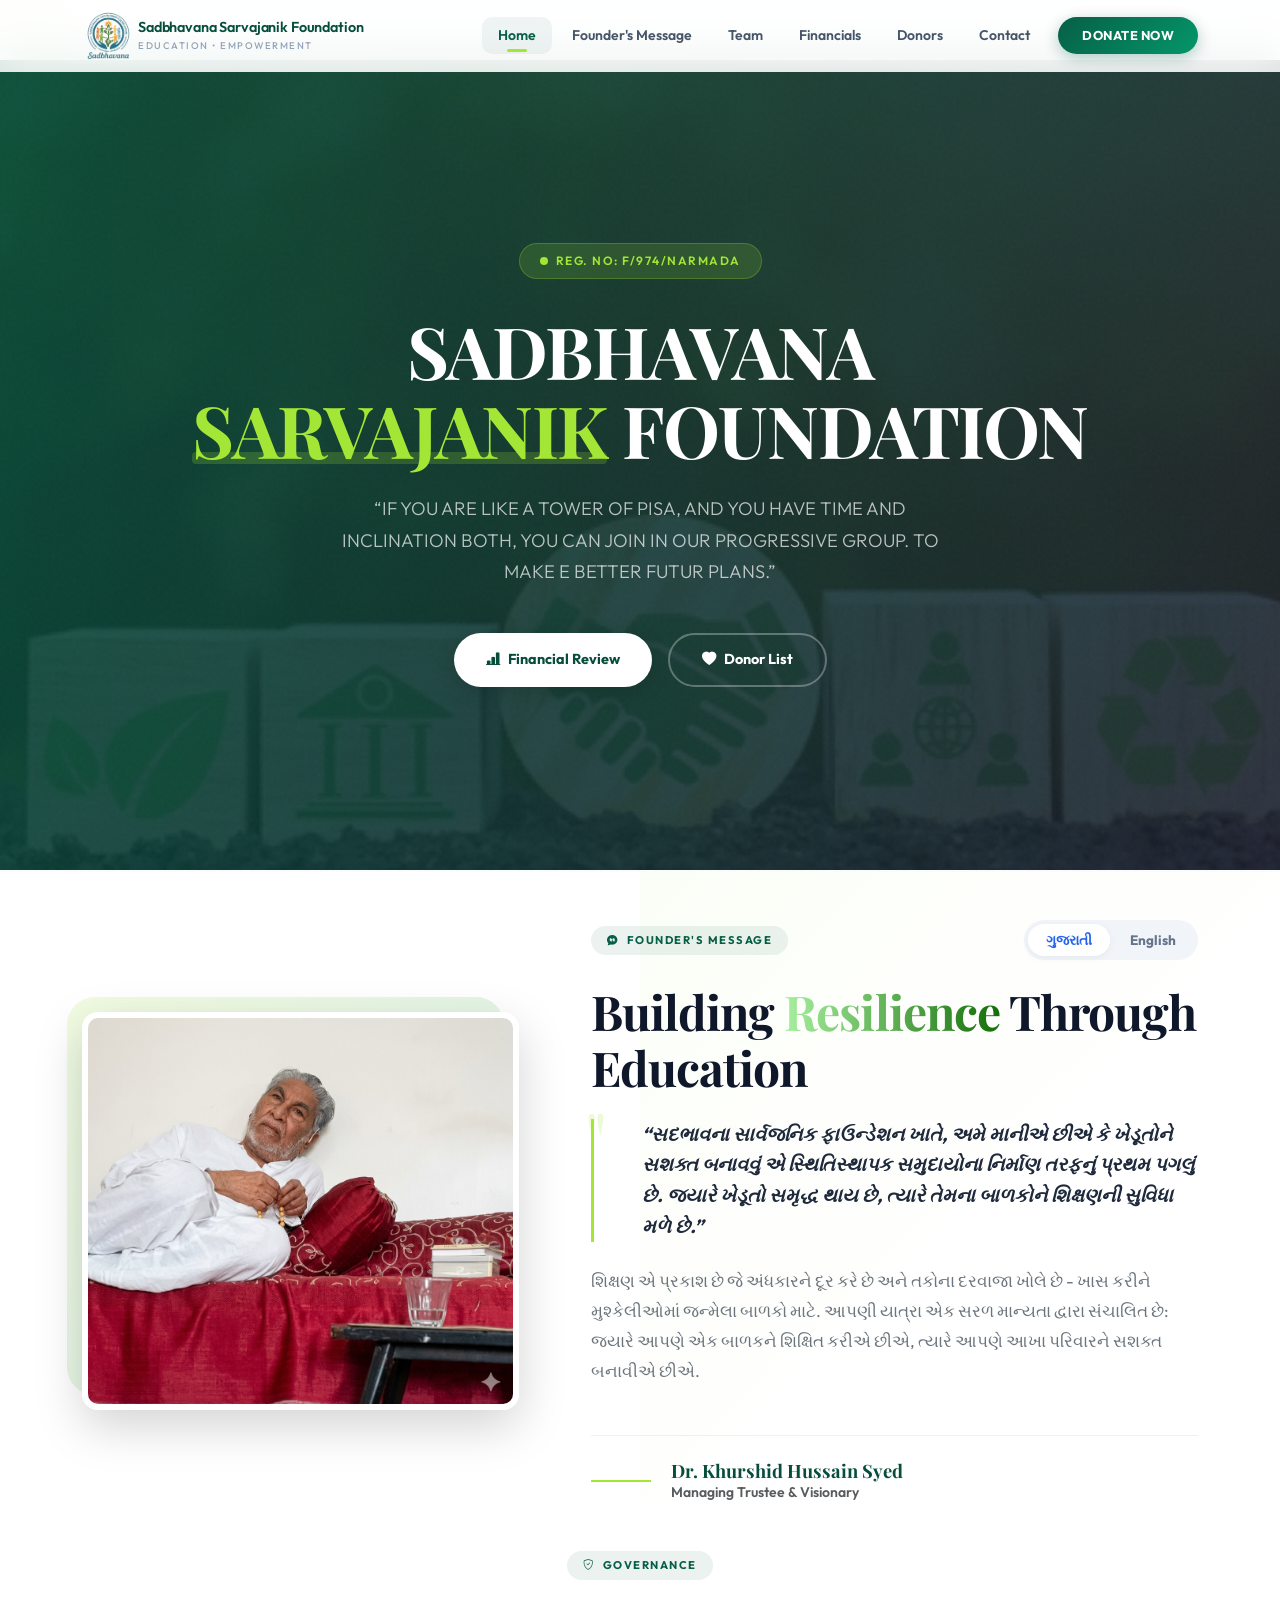
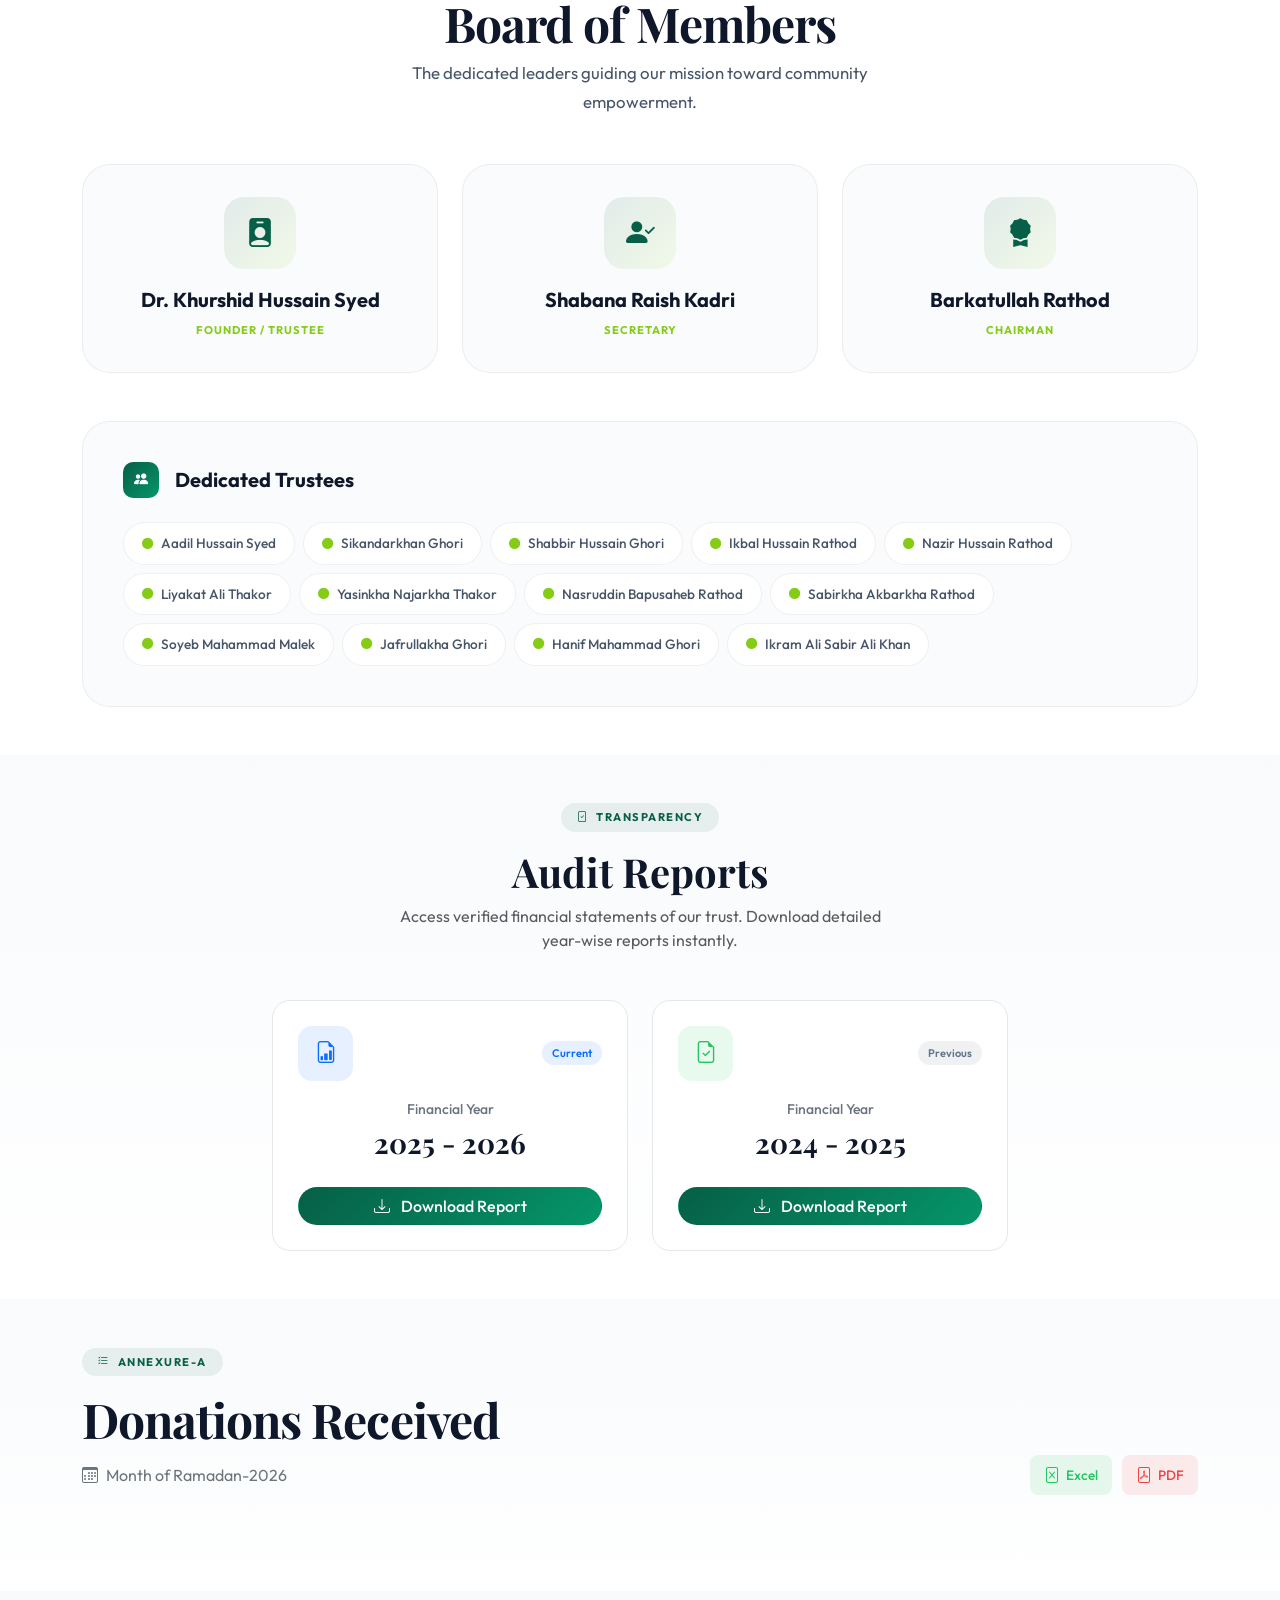
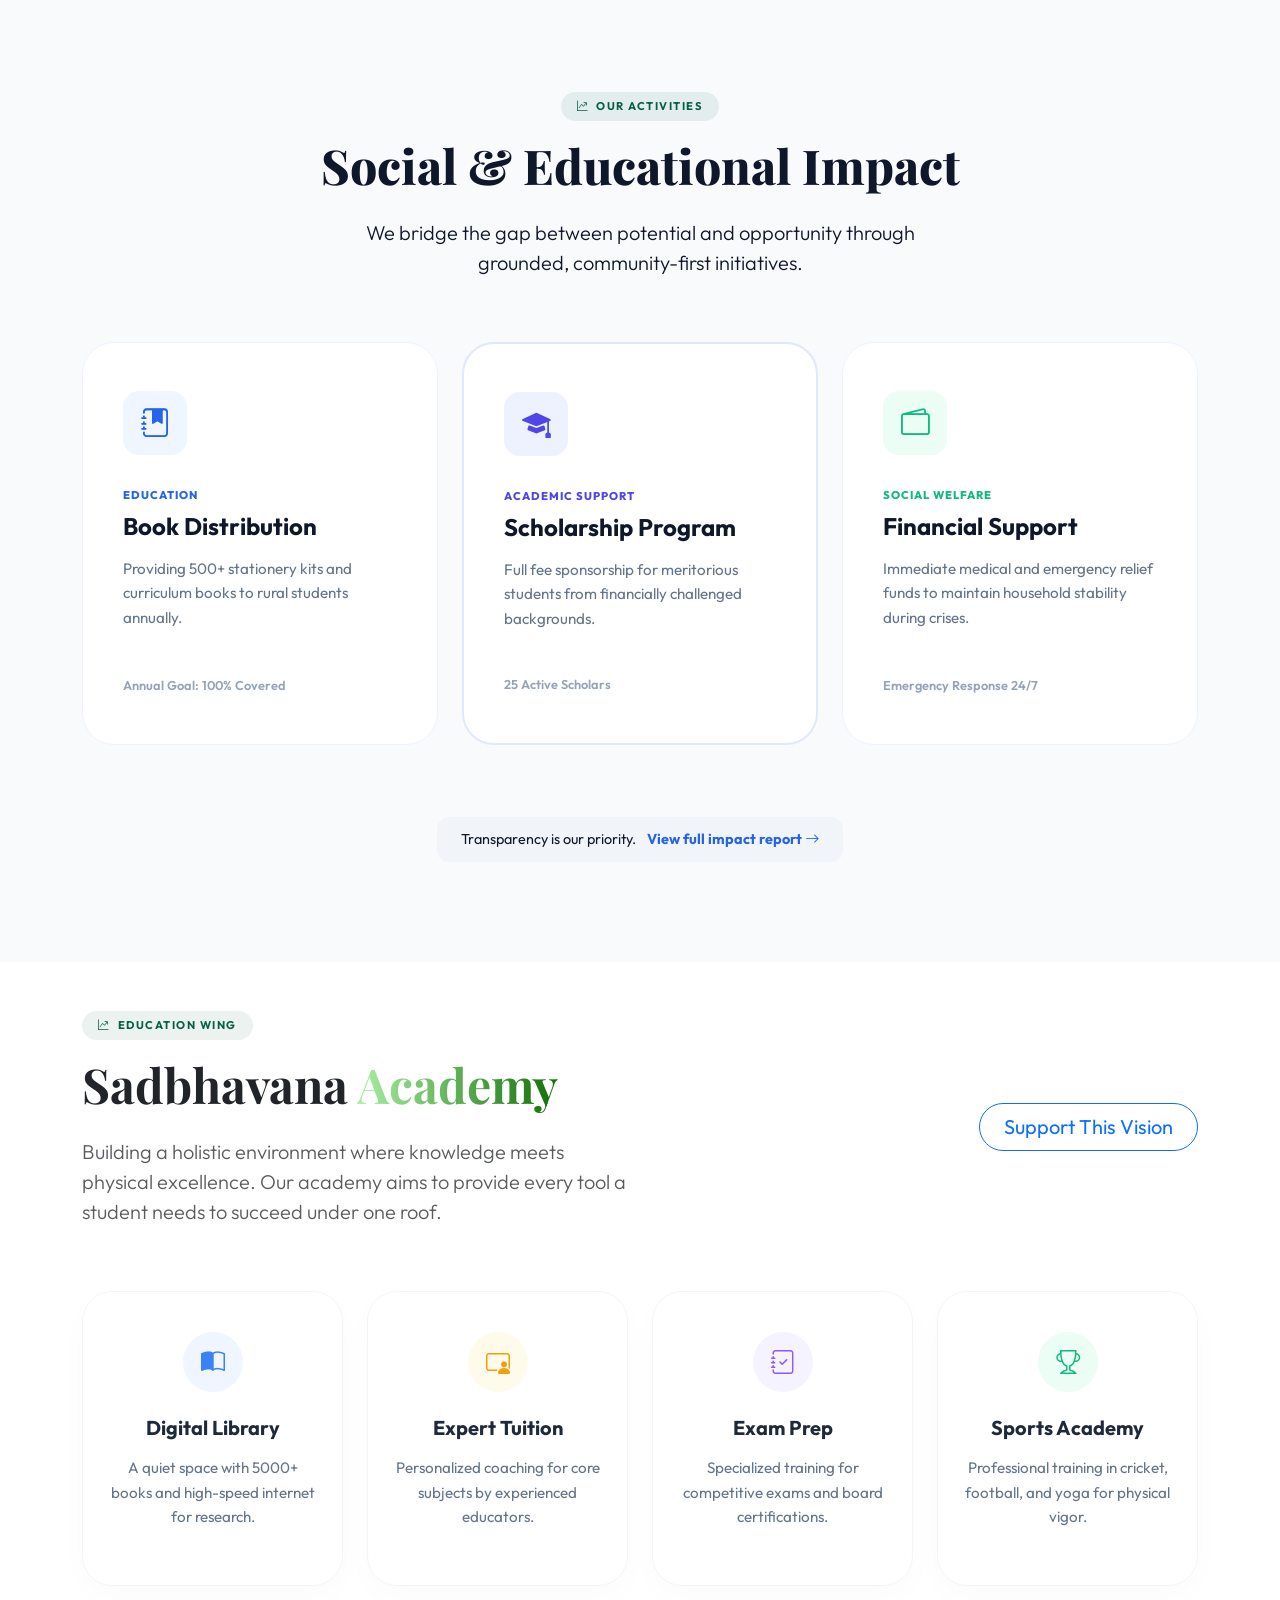
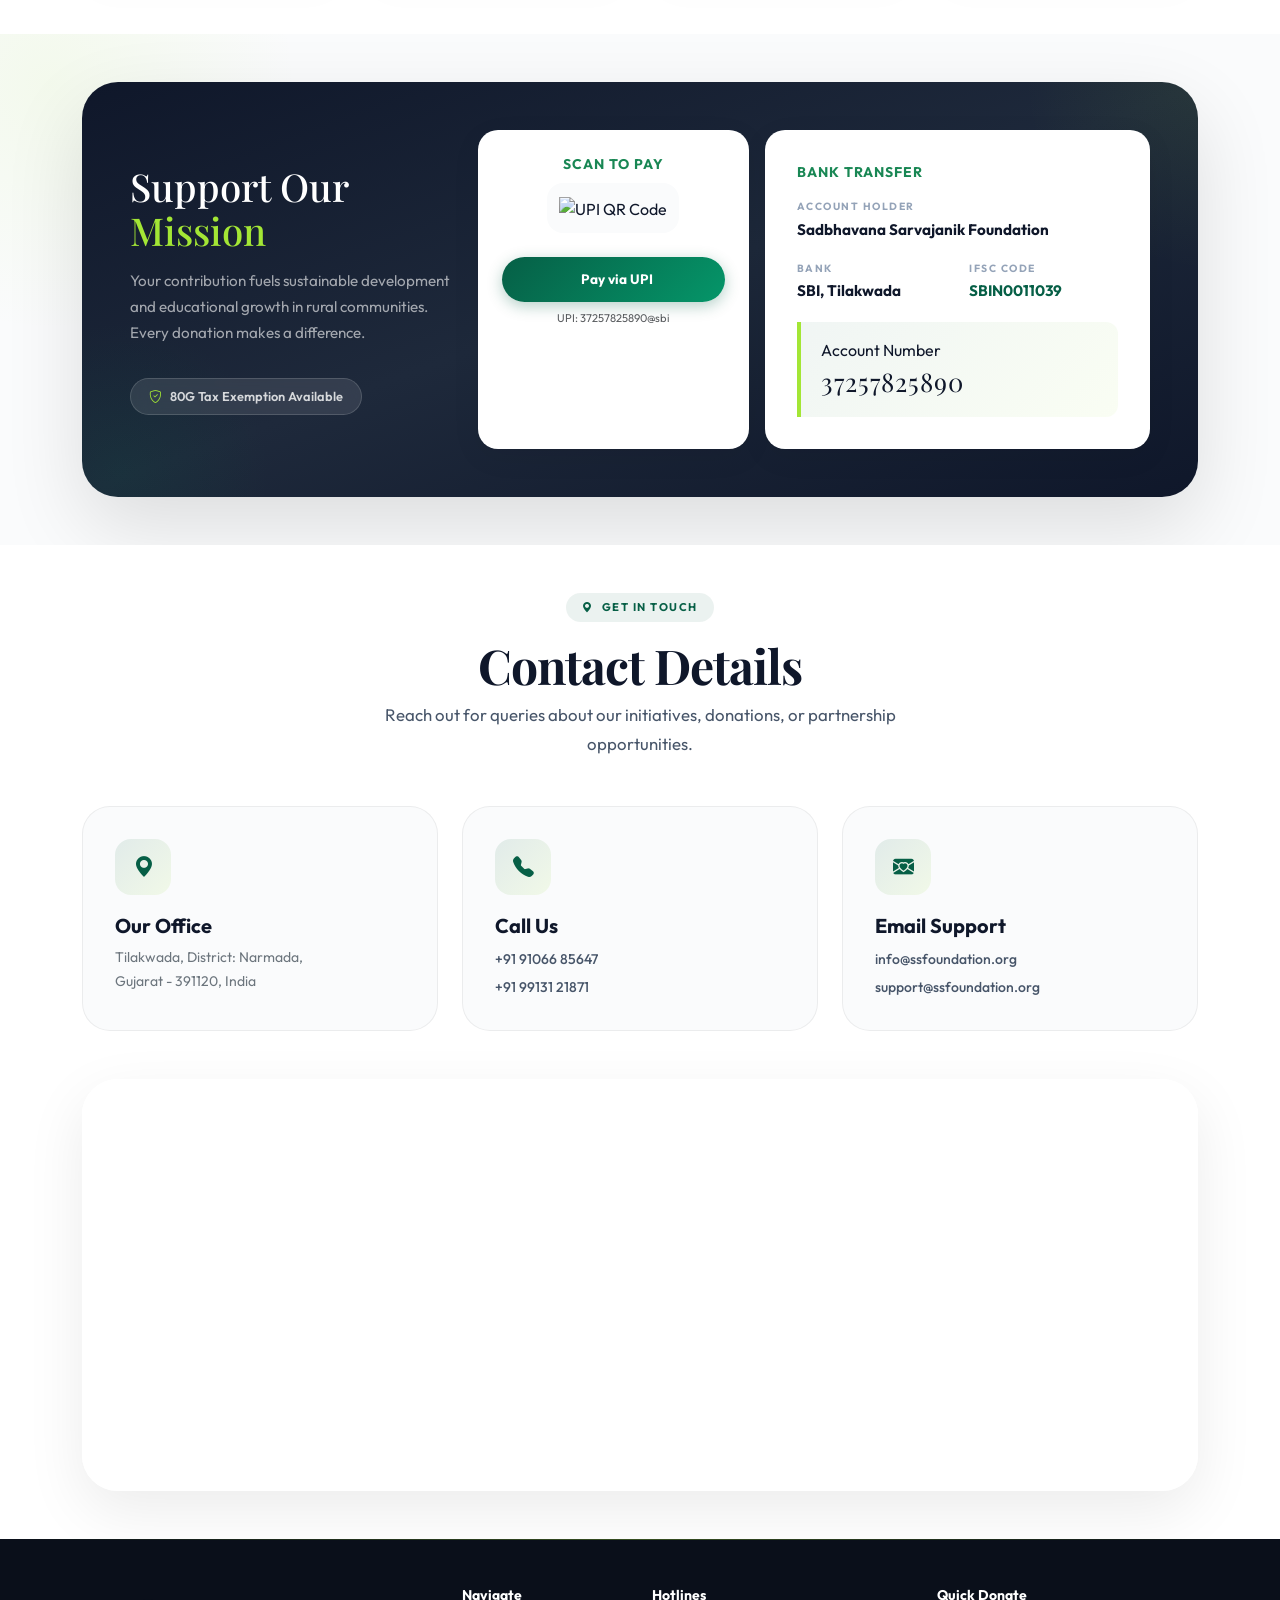
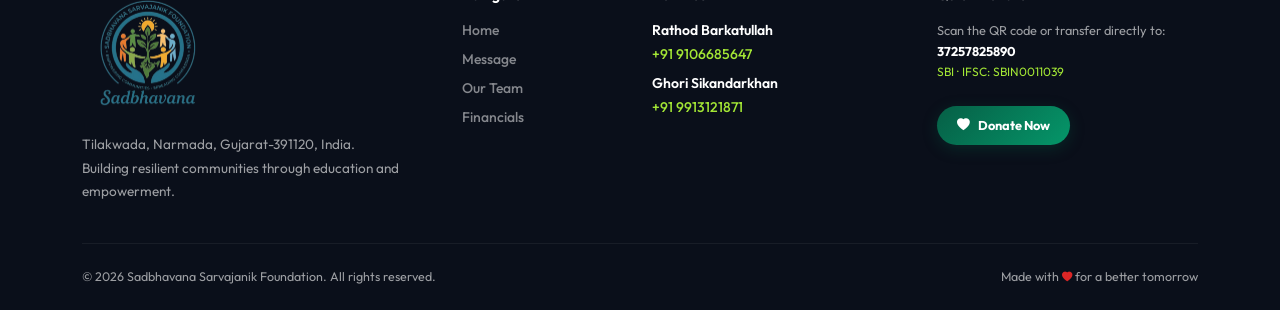
==== commit 747e1074: "changes commit" ====
--- a/index.html
+++ b/index.html
@@ -323,7 +323,7 @@
 </section>
 
 <!-- ========== FINANCIALS ========== -->
-<section id="financials" class="financials-section section-padding">
+<!-- <section id="financials" class="financials-section section-padding">
     <div class="container">
         <div class="text-center mb-5" data-aos="fade-up">
             <div class="section-label mx-auto">
@@ -402,47 +402,85 @@
             </div>
         </div>
     </div>
+</section> -->
+
+<section id="financials" class="financials-section py-5">
+    <div class="container">
+
+        <!-- Header -->
+        <div class="text-center mb-5">
+             <div class="section-label">
+                    <i class="bi bi-file-check"></i> Transparency
+                </div>
+
+            <h2 class="fw-bold display-6">Audit Reports</h2>
+
+            <p class="text-muted mx-auto" style="max-width: 520px;">
+                Access verified financial statements of our trust. 
+                Download detailed year-wise reports instantly.
+            </p>
+        </div>
+
+        <!-- Cards -->
+        <div class="row g-4 justify-content-center">
+
+            <!-- Card -->
+            <div class="col-12 col-sm-6 col-lg-4">
+                <div class="fy-card h-100">
+
+                    <div class="fy-top">
+                        <div class="fy-icon">
+                            <i class="bi bi-file-earmark-bar-graph"></i>
+                        </div>
+
+                        <span class="fy-badge current">Current</span>
+                    </div>
+
+                    <div class="fy-info text-center">
+                        <h5 class="fy-title">Financial Year</h5>
+                        <h3 class="fy-year">2025 - 2026</h3>
+                    </div>
+
+                    <button onclick="downloadFinPDF('2025-26')" class="btn btn-download w-100">
+                        <i class="bi bi-download me-2"></i> Download Report
+                    </button>
+
+                </div>
+            </div>
+
+            <!-- Card -->
+            <div class="col-12 col-sm-6 col-lg-4">
+                <div class="fy-card h-100">
+
+                    <div class="fy-top">
+                        <div class="fy-icon secondary">
+                            <i class="bi bi-file-earmark-check"></i>
+                        </div>
+
+                        <span class="fy-badge previous">Previous</span>
+                    </div>
+
+                    <div class="fy-info text-center">
+                        <h5 class="fy-title">Financial Year</h5>
+                        <h3 class="fy-year">2024 - 2025</h3>
+                    </div>
+
+                    <button onclick="downloadFinPDF('2024-25')" class="btn btn-download w-100">
+                        <i class="bi bi-download me-2"></i> Download Report
+                    </button>
+
+                </div>
+            </div>
+
+        </div>
+    </div>
 </section>
-<!-- <section id="financials" class="py-100 financial-section">
-    <div class="container">
-
-        <div class="text-center mb-5">
-            <div class="section-badge mb-3">
-                <i class="bi bi-shield-check"></i> Transparency & Trust
-            </div>
-
-            <h2 class="fw-bold display-6">
-                Financial <span class="text-primary">Reports</span>
-            </h2>
-
-            <p class="text-muted mx-auto" style="max-width: 600px;">
-                Every rupee is accounted for with complete transparency. 
-                Access audited reports and download year-wise financial summaries.
-            </p>
-        </div>
-
-        <div class="row justify-content-center mb-5">
-            <div class="col-lg-8">
-                <div class="highlight-box text-center">
-                    <h5 class="fw-bold mb-2">📊 Public Financial Disclosure</h5>
-                    <p class="text-muted mb-0">
-                        All records are verified and maintained with accountability. 
-                        Download official reports anytime.
-                    </p>
-                </div>
-            </div>
-        </div>
-
-        <div class="row g-4 justify-content-center" id="financialCards"></div>
-
-    </div>
-</section> -->
 
 <!-- ========== DONORS ========== -->
 <section id="donors" class="donors-section section-padding">
     <div class="container">
-        <div class="row align-items-end mb-5 g-4">
-            <div class="col-lg-6" data-aos="fade-right">
+        <div class="row  mb-5 g-4">
+            <div class="col-lg-12" data-aos="fade-right">
                 <div class="section-label">
                     <i class="bi bi-list-check"></i> Annexure-A
                 </div>
@@ -484,13 +522,6 @@
                 </table>
             </div>
         </div>
-
-        <!-- <div class="mt-4 d-flex justify-content-end" data-aos="fade-up" data-aos-delay="100">
-            <div class="total-badge">
-                <span class="label">Total Recorded</span>
-                <span class="amount" id="total_don"></span>
-            </div>
-        </div> -->
     </div>
 </section>
 
--- a/assets/css/style.css
+++ b/assets/css/style.css
@@ -756,7 +756,7 @@
     }
 
     /* ========== FINANCIALS ========== */
-    .financials-section { background: var(--bg); }
+    /* .financials-section { background: var(--bg); }
 
     .fin-card {
         background: var(--surface);
@@ -837,141 +837,113 @@
         font-weight: 700;
         color: var(--primary);
         margin: 0.5rem 0;
-    }
-
+    } */
+.financials-section {
+    background: linear-gradient(180deg, #f8fafc, #ffffff);
+}
+
+/* Card */
+.fy-card {
+    background: #fff;
+    border-radius: 18px;
+    padding: 25px;
+    border: 1px solid #e5e7eb;
+    transition: all 0.3s ease;
+    display: flex;
+    flex-direction: column;
+    justify-content: space-between;
+    gap: 20px;
+}
+
+.fy-card:hover {
+    transform: translateY(-8px);
+    box-shadow: 0 15px 40px rgba(0,0,0,0.08);
+}
+
+/* Top Section */
+.fy-top {
+    display: flex;
+    justify-content: space-between;
+    align-items: center;
+}
+
+/* Icon */
+.fy-icon {
+    width: 55px;
+    height: 55px;
+    border-radius: 14px;
+    background: rgba(13,110,253,0.1);
+    display: flex;
+    align-items: center;
+    justify-content: center;
+    font-size: 22px;
+    color: #0d6efd;
+}
+
+.fy-icon.secondary {
+    background: rgba(34,197,94,0.1);
+    color: #22c55e;
+}
+
+/* Badge */
+.fy-badge {
+    font-size: 11px;
+    padding: 4px 10px;
+    border-radius: 50px;
+    font-weight: 600;
+}
+
+.fy-badge.current {
+    background: rgba(13,110,253,0.1);
+    color: #0d6efd;
+}
+
+.fy-badge.previous {
+    background: rgba(100,116,139,0.1);
+    color: #64748b;
+}
+
+/* Info */
+.fy-title {
+    font-size: 14px;
+    color: #6b7280;
+}
+
+.fy-year {
+    font-weight: 700;
+    margin-top: 5px;
+}
+
+/* Button */
+.btn-download {
+    border-radius: 50px;
+   background: linear-gradient(135deg, var(--primary), var(--primary-light));
+    color: #fff;
+    font-weight: 500;
+    transition: 0.3s;
+}
+
+.btn-download:hover {
+    background: #053d0588;
+}
+
+/* Responsive Tweaks */
+@media (max-width: 576px) {
+    .fy-card {
+        padding: 20px;
+    }
+
+    .fy-year {
+        font-size: 20px;
+    }
+}
+    
     /* ========== DONORS ========== */
-    .donors-section { background: var(--surface); }
-
-    .search-box {
-        position: relative;
-        max-width: 380px;
-        width: 100%;
-    }
-
-    .search-box input {
-        width: 100%;
-        padding: 12px 20px 12px 48px;
-        border: 2px solid var(--border);
-        border-radius: 50px;
-        font-family: 'Outfit', sans-serif;
-        font-size: 0.9rem;
-        background: var(--bg);
-        color: var(--text);
-        transition: var(--transition);
-    }
-
-    .search-box input:focus {
-        outline: none;
-        border-color: var(--primary);
-        box-shadow: 0 0 0 4px rgba(6,95,70,0.08);
-        background: var(--surface);
-    }
-
-    .search-box i {
-        position: absolute;
-        left: 18px;
-        top: 50%;
-        transform: translateY(-50%);
-        color: var(--text-muted);
-        font-size: 0.9rem;
-    }
-
-    .donor-table-wrap {
-        background: var(--surface);
-        border: 1px solid var(--border);
-        border-radius: var(--radius-lg);
-        overflow: hidden;
-    }
-
-    .donor-table-wrap .table-responsive {
-        max-height: 480px;
-        overflow-y: auto;
-        -webkit-overflow-scrolling: touch;
-    }
-
-    #donorTable {
-        margin-bottom: 0;
-    }
-
-    #donorTable thead {
-        position: sticky;
-        top: 0;
-        z-index: 5;
-    }
-
-    #donorTable thead th {
-        background: var(--bg);
-        padding: 14px 20px;
-        font-weight: 700;
-        font-size: 0.75rem;
-        text-transform: uppercase;
-        letter-spacing: 1px;
-        color: var(--text-muted);
-        border-bottom: 2px solid var(--border);
-    }
-
-    #donorTable tbody tr {
-        transition: var(--transition);
-    }
-
-    #donorTable tbody tr:hover {
-        background: rgba(6,95,70,0.03);
-    }
-
-    #donorTable tbody td {
-        padding: 14px 20px;
-        font-size: 0.9rem;
-        border-bottom: 1px solid rgba(0,0,0,0.03);
-        color: var(--text-secondary);
-    }
-
-    #donorTable tbody td:first-child {
-        font-weight: 600;
-        color: var(--text);
-        white-space: nowrap;
-    }
-
-    #donorTable tbody td:last-child {
-        font-weight: 700;
-        color: var(--primary);
-        text-align: right;
-        font-variant-numeric: tabular-nums;
-        white-space: nowrap;
-    }
-
-    .total-badge {
-        background: linear-gradient(135deg, var(--primary-dark), var(--primary));
-        color: white;
-        padding: 20px 28px;
-        border-radius: var(--radius);
-        box-shadow: 0 10px 30px rgba(6,95,70,0.25);
-        display: inline-flex;
-        flex-direction: column;
-        align-items: flex-end;
-    }
-
-    .total-badge .label {
-        font-size: 0.7rem;
-        text-transform: uppercase;
-        letter-spacing: 1.5px;
-        opacity: 0.7;
-        font-weight: 600;
-    }
-
-    .total-badge .amount {
-        font-family: 'Playfair Display', serif;
-        font-size: 1.8rem;
-        font-weight: 700;
-    }
-
-    .no-results {
-        text-align: center;
-        padding: 3rem;
-        color: var(--text-muted);
-    }
-
-    .no-results i { font-size: 2.5rem; margin-bottom: 1rem; display: block; }
-
+    .donors-section { 
+         background: linear-gradient(180deg, #f8fafc, #ffffff);
+    }
+
+    
 
     /* ========== OUR ACTIVITIES ========== */
 :root {
